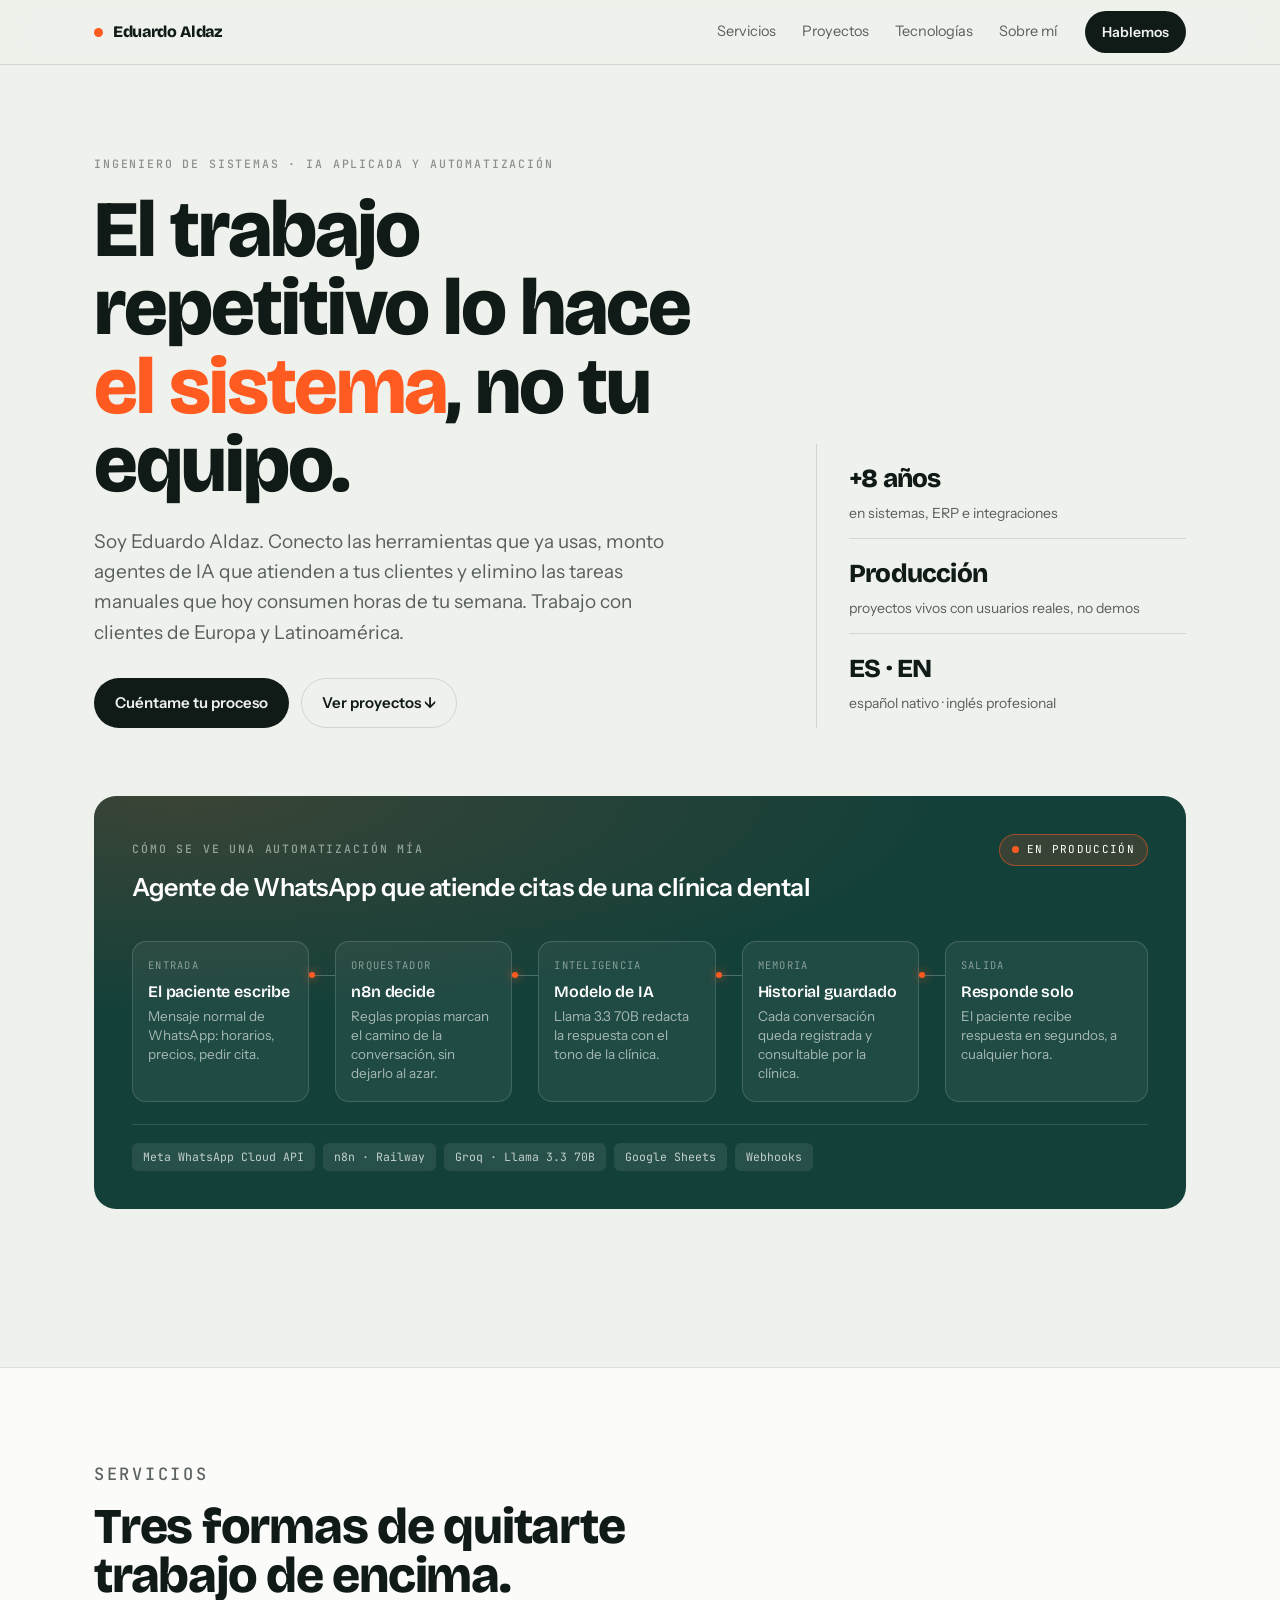
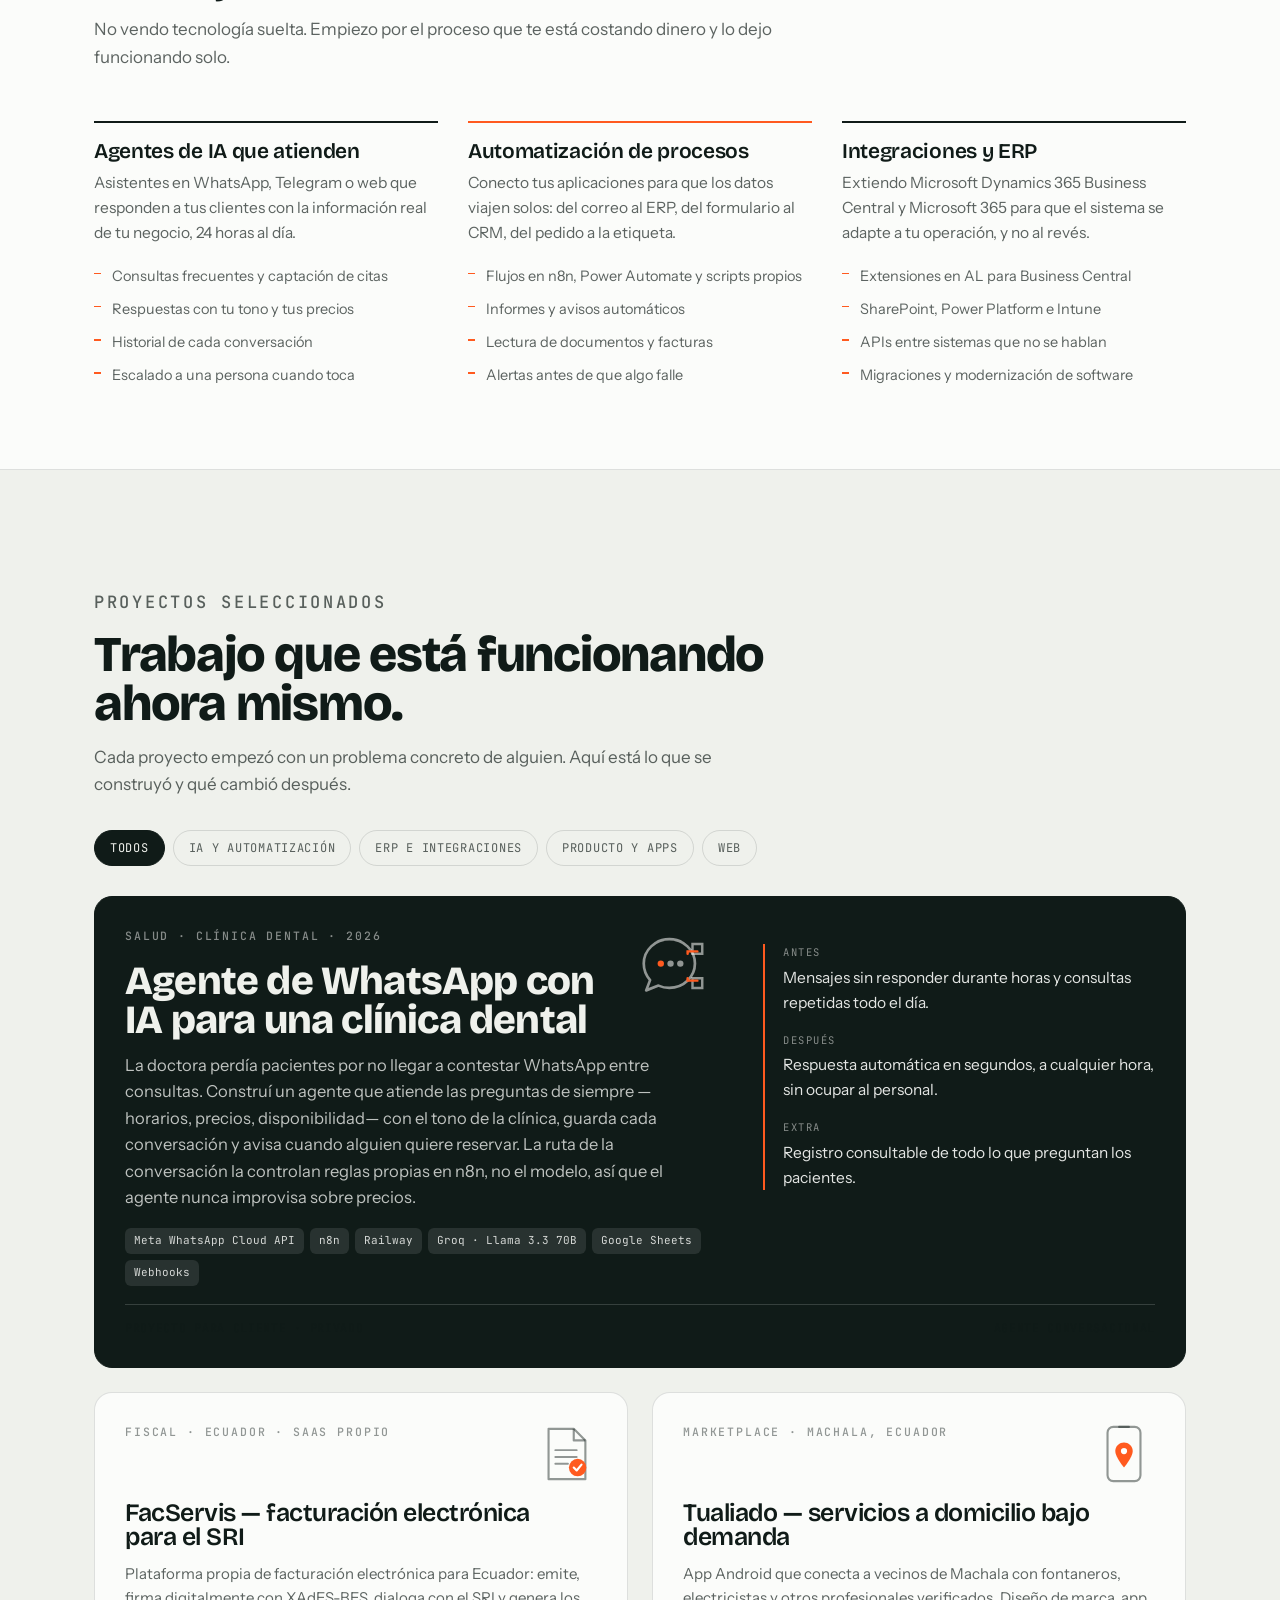
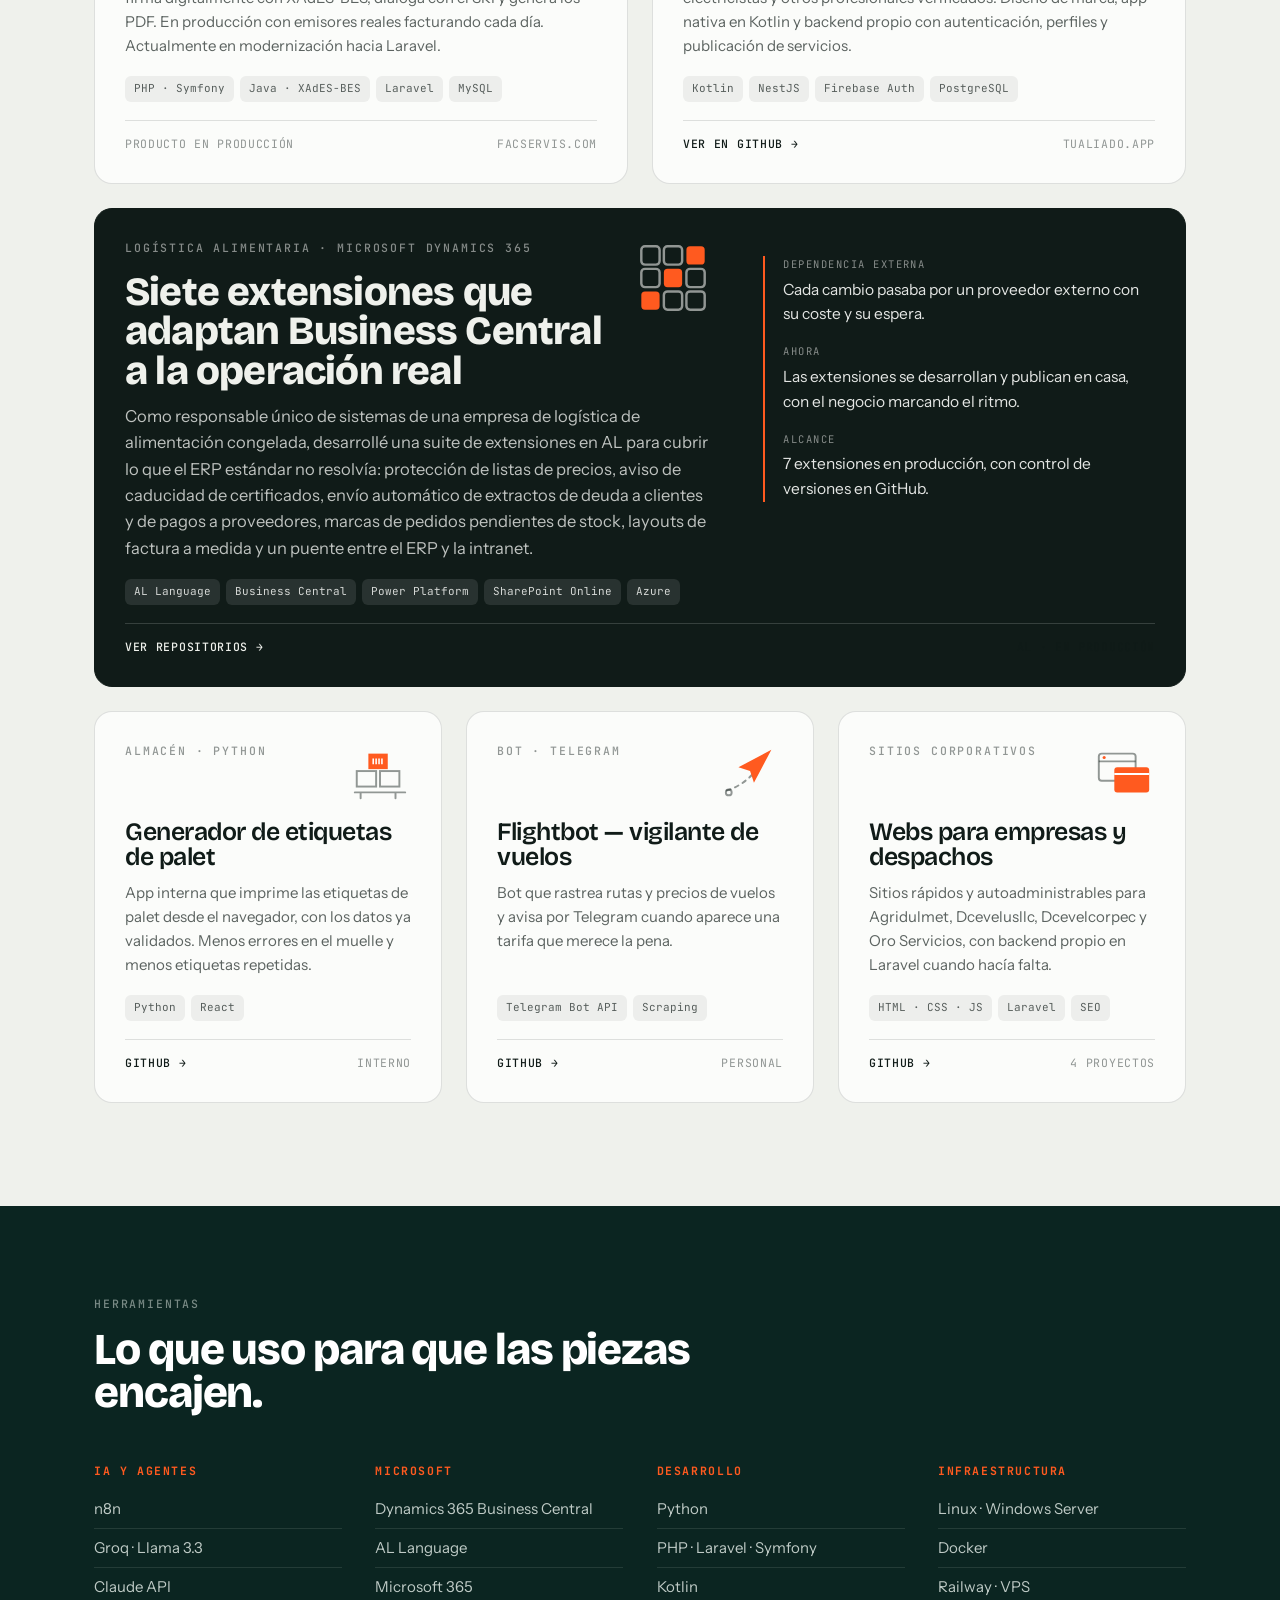
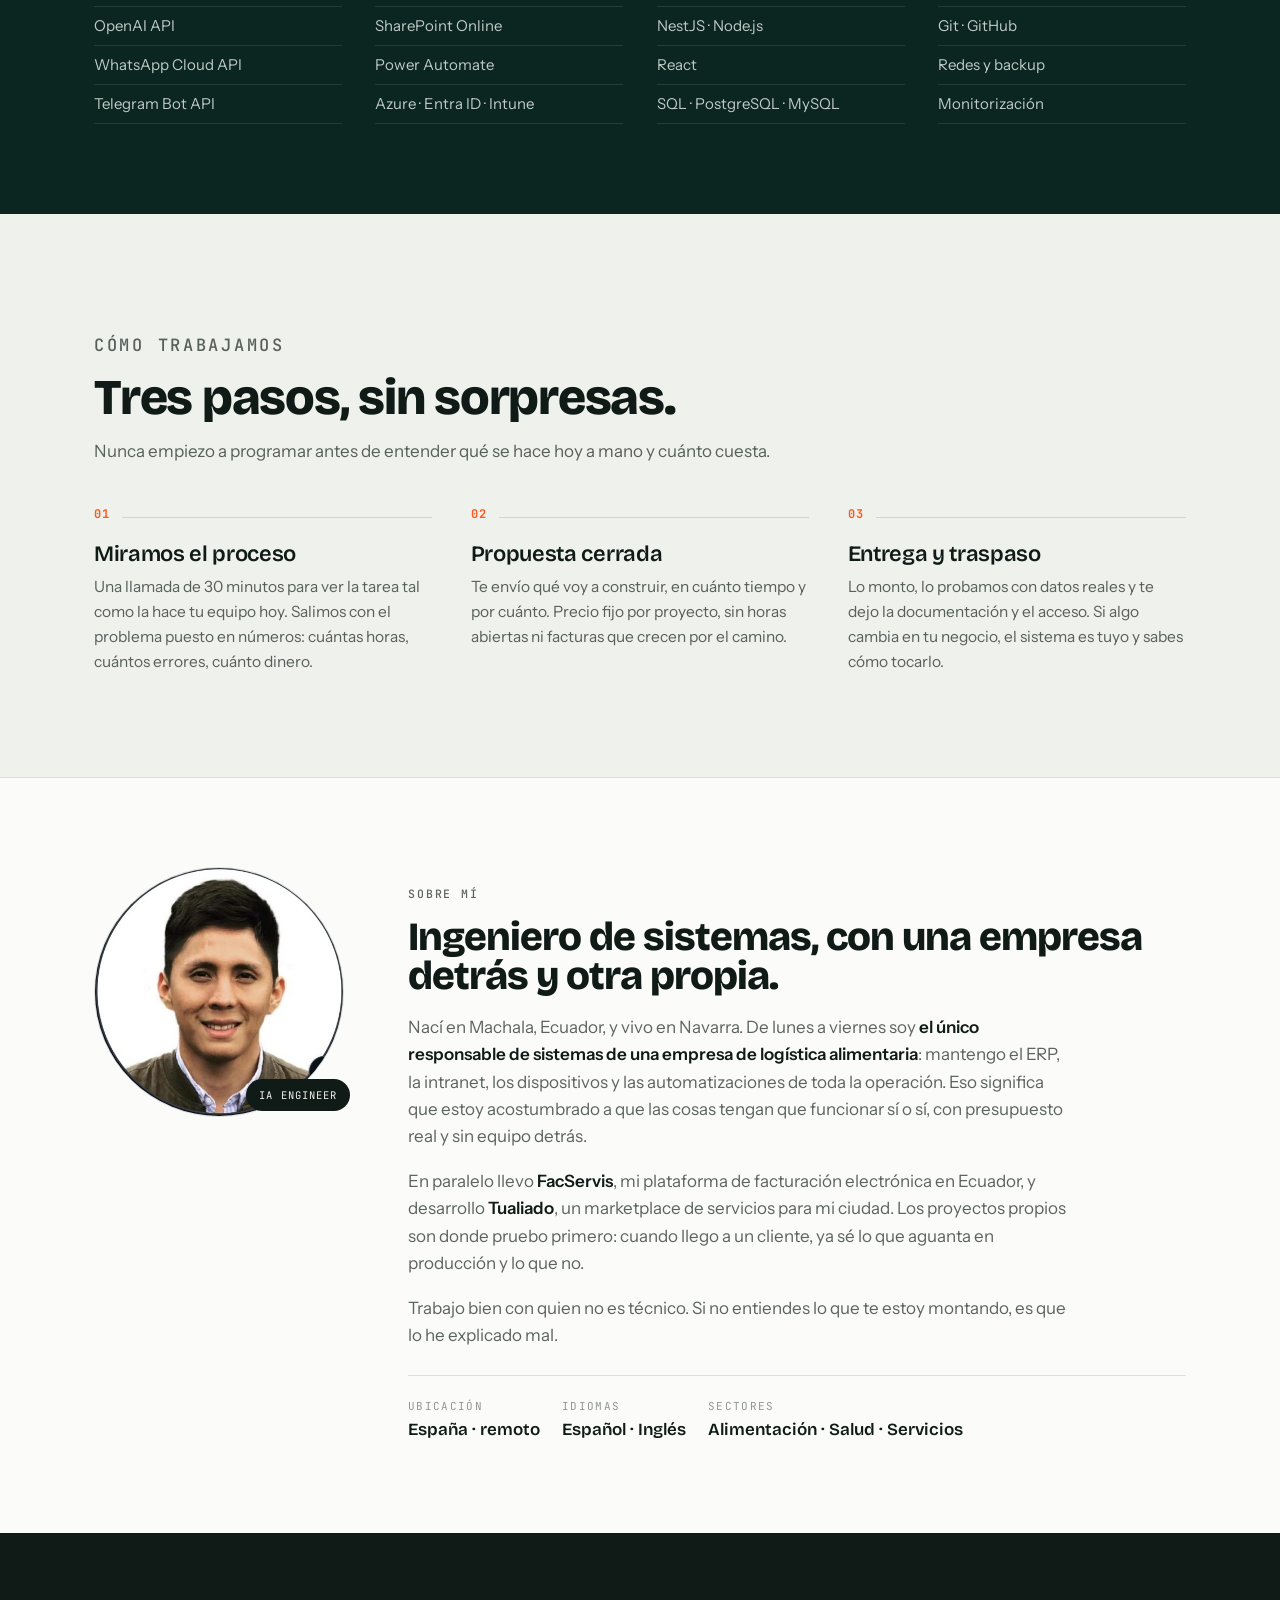
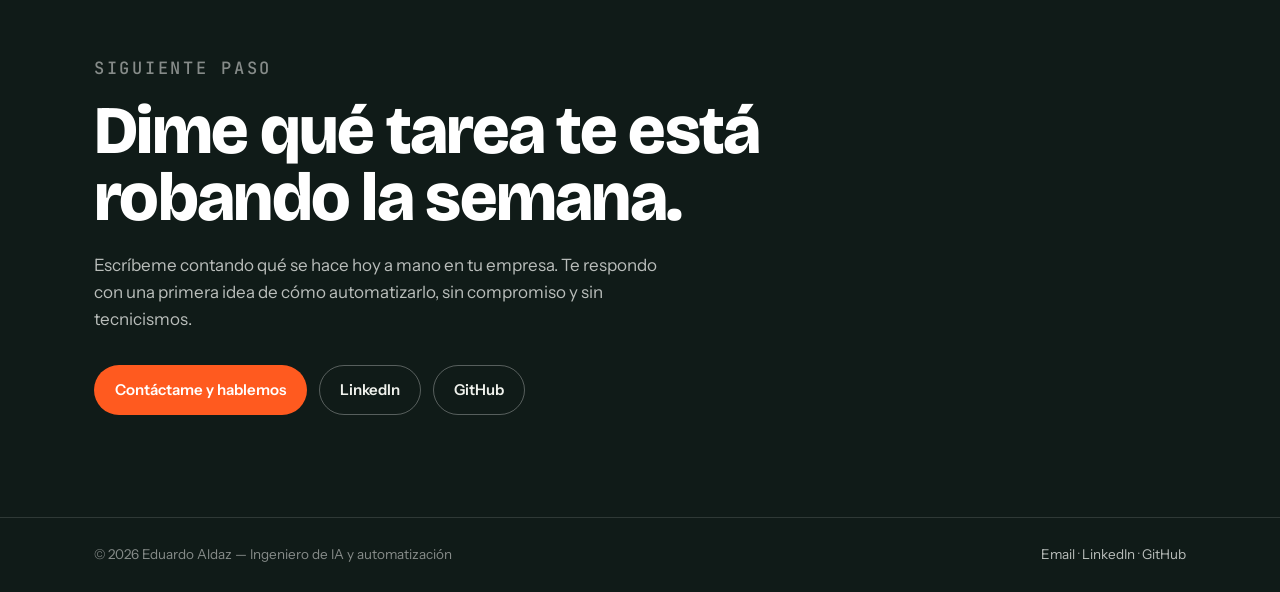
==== index.html @ 6c2fdca2 "restore" ====
<!DOCTYPE html>
<html lang="es">
<head>
<meta charset="utf-8">
<meta name="viewport" content="width=device-width, initial-scale=1">
<title>Eduardo Aldaz — Ingeniero de IA y automatización</title>
<meta name="description" content="Diseño sistemas que hacen solos el trabajo repetitivo: agentes de IA, integraciones con ERP y automatización de procesos para empresas en Europa y Latinoamérica.">
<meta property="og:title" content="Eduardo Aldaz — Ingeniero de IA y automatización">
<meta property="og:description" content="Agentes de IA, integraciones con ERP y automatización de procesos. Proyectos en producción en logística, alimentación, salud y servicios.">
<meta property="og:type" content="website">
<link rel="preconnect" href="https://fonts.googleapis.com">
<link rel="preconnect" href="https://fonts.gstatic.com" crossorigin>
<link href="https://fonts.googleapis.com/css2?family=Bricolage+Grotesque:opsz,wght@12..96,400;12..96,600;12..96,800&family=Instrument+Sans:ital,wght@0,400;0,500;0,600;1,400&family=JetBrains+Mono:wght@400;500;700&display=swap" rel="stylesheet">
<style>
:root{
  --bone:#EFF1EC;
  --pale:#FBFCFA;
  --ink:#101B18;
  --ink-70:rgba(16,27,24,.68);
  --ink-45:rgba(16,27,24,.45);
  --spruce:#14403A;
  --spruce-deep:#0B2521;
  --mist:#C3D0C8;
  --line:rgba(16,27,24,.13);
  --signal:#FF5A1F;
  --signal-soft:#FFE6DA;
  --display:"Bricolage Grotesque",system-ui,sans-serif;
  --body:"Instrument Sans",system-ui,sans-serif;
  --mono:"JetBrains Mono",ui-monospace,monospace;
  --pad:clamp(20px,5vw,72px);
  --maxw:1220px;
}
*{box-sizing:border-box}
html{scroll-behavior:smooth}
body{
  margin:0;background:var(--bone);color:var(--ink);
  font-family:var(--body);font-size:17px;line-height:1.6;
  -webkit-font-smoothing:antialiased;
}
img{max-width:100%;display:block}
a{color:inherit}
h1,h2,h3,h4{font-family:var(--display);font-weight:800;letter-spacing:-.025em;line-height:.98;margin:0}
p{margin:0}
.wrap{max-width:var(--maxw);margin:0 auto;padding-inline:var(--pad)}
.eyebrow{
  font-family:var(--mono);font-size:11.5px;font-weight:500;
  letter-spacing:.16em;text-transform:uppercase;color:var(--ink-45);
}
.skip{position:absolute;left:-9999px}
.skip:focus{left:12px;top:12px;z-index:99;background:var(--ink);color:var(--bone);padding:10px 16px;border-radius:6px}
:focus-visible{outline:2.5px solid var(--signal);outline-offset:3px;border-radius:3px}

/* ---------- nav ---------- */
.nav{
  position:sticky;top:0;z-index:50;background:rgba(239,241,236,.86);
  backdrop-filter:blur(14px);border-bottom:1px solid var(--line);
}
.nav-in{display:flex;align-items:center;gap:28px;height:64px;max-width:var(--maxw);margin:0 auto;padding-inline:var(--pad)}
.mark{display:flex;align-items:center;gap:10px;text-decoration:none;font-family:var(--display);font-weight:800;font-size:16px;letter-spacing:-.02em;margin-right:auto}
.mark span.dot{width:9px;height:9px;border-radius:50%;background:var(--signal);flex:none}
.nav-links{display:flex;gap:26px}
.nav-links a{font-size:14.5px;text-decoration:none;color:var(--ink-70);padding-block:4px}
.nav-links a:hover{color:var(--ink);box-shadow:inset 0 -1.5px 0 var(--signal)}
.btn{
  display:inline-flex;align-items:center;gap:9px;text-decoration:none;
  font-family:var(--body);font-weight:600;font-size:15px;
  padding:12px 20px;border-radius:999px;border:1.5px solid transparent;
  transition:transform .18s ease,background .18s ease,color .18s ease;
}
.btn-primary{background:var(--ink);color:var(--bone)}
.btn-primary:hover{background:var(--signal);color:#fff;transform:translateY(-2px)}
.btn-ghost{border-color:var(--line);color:var(--ink)}
.btn-ghost:hover{border-color:var(--ink);transform:translateY(-2px)}
.btn-sm{padding:9px 16px;font-size:14px}
.nav .btn{flex:none}

/* ---------- hero ---------- */
.hero{padding-top:clamp(48px,7vw,92px);padding-bottom:clamp(36px,5vw,56px)}
.hero-grid{display:grid;grid-template-columns:minmax(0,1.28fr) minmax(0,.72fr);gap:clamp(28px,5vw,64px);align-items:end}
h1{font-size:clamp(40px,6.4vw,80px);margin:18px 0 0;max-width:15ch}
h1 em{font-style:normal;color:var(--signal)}
.hero-sub{font-size:clamp(16.5px,1.5vw,19px);color:var(--ink-70);max-width:46ch;margin-top:22px}
.hero-cta{display:flex;flex-wrap:wrap;gap:12px;margin-top:30px}
.hero-side{border-left:1px solid var(--line);padding-left:clamp(18px,2.5vw,32px)}
.fact{padding:14px 0;border-bottom:1px solid var(--line)}
.fact:last-child{border-bottom:0}
.fact b{display:block;font-family:var(--display);font-size:26px;font-weight:800;letter-spacing:-.03em}
.fact span{font-size:14px;color:var(--ink-70);display:block;margin-top:2px}

/* ---------- signature: flow ---------- */
.flow-shell{
  margin-top:clamp(40px,6vw,68px);background:var(--spruce);color:#EAF1ED;
  border-radius:22px;padding:clamp(22px,3.4vw,38px);position:relative;overflow:hidden;
}
.flow-shell::before{
  content:"";position:absolute;inset:0;pointer-events:none;
  background:radial-gradient(120% 90% at 8% 0%,rgba(255,90,31,.16),transparent 58%);
}
.flow-head{display:flex;flex-wrap:wrap;gap:12px;align-items:baseline;justify-content:space-between;position:relative}
.flow-head .eyebrow{color:rgba(234,241,237,.55)}
.flow-title{font-size:clamp(19px,2.2vw,25px);color:#fff;margin-top:8px;letter-spacing:-.02em;font-weight:600}
.live{
  font-family:var(--mono);font-size:11px;letter-spacing:.12em;text-transform:uppercase;
  display:inline-flex;align-items:center;gap:8px;color:#fff;
  background:rgba(255,90,31,.16);border:1px solid rgba(255,90,31,.5);
  padding:6px 12px;border-radius:999px;flex:none;
}
.live i{width:7px;height:7px;border-radius:50%;background:var(--signal);animation:beat 1.9s ease-in-out infinite}
@keyframes beat{0%,100%{opacity:1;transform:scale(1)}50%{opacity:.35;transform:scale(.7)}}

.flow{display:grid;grid-template-columns:repeat(5,1fr);gap:0;margin-top:clamp(24px,3vw,34px);position:relative}
.step{position:relative;padding-right:26px}
.step:last-child{padding-right:0}
.node{
  background:rgba(255,255,255,.055);border:1px solid rgba(234,241,237,.16);
  border-radius:14px;padding:15px 15px 17px;height:100%;
  animation:wake 6.5s ease-in-out infinite;
}
.step:nth-child(1) .node{animation-delay:0s}
.step:nth-child(2) .node{animation-delay:.6s}
.step:nth-child(3) .node{animation-delay:1.2s}
.step:nth-child(4) .node{animation-delay:1.8s}
.step:nth-child(5) .node{animation-delay:2.4s}
@keyframes wake{
  0%,26%,100%{border-color:rgba(234,241,237,.16);background:rgba(255,255,255,.055)}
  8%,18%{border-color:rgba(255,90,31,.75);background:rgba(255,90,31,.1)}
}
.node .k{font-family:var(--mono);font-size:10.5px;letter-spacing:.12em;color:rgba(234,241,237,.5);text-transform:uppercase}
.node .t{font-family:var(--display);font-weight:600;font-size:16px;color:#fff;margin-top:9px;letter-spacing:-.01em;line-height:1.15}
.node .d{font-size:13.5px;color:rgba(234,241,237,.66);margin-top:6px;line-height:1.42}
.wire{position:absolute;top:34px;right:0;width:26px;height:1px;background:rgba(234,241,237,.26)}
.wire::after{
  content:"";position:absolute;top:-2.5px;left:0;width:6px;height:6px;border-radius:50%;
  background:var(--signal);box-shadow:0 0 10px rgba(255,90,31,.9);
  animation:travel 6.5s linear infinite;
}
.step:nth-child(1) .wire::after{animation-delay:.35s}
.step:nth-child(2) .wire::after{animation-delay:.95s}
.step:nth-child(3) .wire::after{animation-delay:1.55s}
.step:nth-child(4) .wire::after{animation-delay:2.15s}
@keyframes travel{
  0%,4%{transform:translateX(0);opacity:0}
  5%{opacity:1}
  11%{transform:translateX(20px);opacity:1}
  13%,100%{transform:translateX(20px);opacity:0}
}
.flow-foot{
  margin-top:22px;padding-top:18px;border-top:1px solid rgba(234,241,237,.14);
  display:flex;flex-wrap:wrap;gap:8px;position:relative;
}
.chip{font-family:var(--mono);font-size:11.5px;padding:5px 11px;border-radius:6px;background:rgba(234,241,237,.09);color:rgba(234,241,237,.8)}

/* ---------- services band ---------- */
.band{background:var(--pale);border-block:1px solid var(--line);margin-top:clamp(64px,8vw,110px)}
.band-in{padding-block:clamp(52px,6vw,80px)}
.sec-head{max-width:62ch}
.sec-head h2{font-size:clamp(30px,4.2vw,50px);margin-top:14px}
.sec-head p{color:var(--ink-70);margin-top:16px;font-size:17px}
.serv{display:grid;grid-template-columns:repeat(3,1fr);gap:clamp(18px,2.4vw,30px);margin-top:clamp(34px,4vw,50px)}
.serv article{border-top:2px solid var(--ink);padding-top:18px}
.serv article:nth-child(2){border-top-color:var(--signal)}
.serv h3{font-size:21px;font-weight:600;letter-spacing:-.015em}
.serv p{color:var(--ink-70);font-size:15.5px;margin-top:10px}
.serv ul{margin:14px 0 0;padding:0;list-style:none;font-size:14.5px;color:var(--ink-70)}
.serv li{padding:5px 0 5px 18px;position:relative}
.serv li::before{content:"";position:absolute;left:0;top:13px;width:7px;height:1.5px;background:var(--signal)}

/* ---------- projects ---------- */
.projects{padding-block:clamp(64px,8vw,110px)}
.filters{display:flex;flex-wrap:wrap;gap:8px;margin-top:32px}
.filters button{
  font-family:var(--mono);font-size:12px;letter-spacing:.06em;text-transform:uppercase;
  background:transparent;border:1px solid var(--line);color:var(--ink-70);
  padding:9px 15px;border-radius:999px;cursor:pointer;transition:all .16s ease;
}
.filters button:hover{border-color:var(--ink);color:var(--ink)}
.filters button[aria-pressed="true"]{background:var(--ink);border-color:var(--ink);color:var(--bone)}
.cards{display:grid;grid-template-columns:repeat(6,1fr);gap:clamp(16px,2vw,24px);margin-top:30px}
.card{
  grid-column:span 3;background:var(--pale);border:1px solid var(--line);border-radius:18px;
  padding:clamp(20px,2.4vw,30px);display:flex;flex-direction:column;
  transition:transform .22s ease,border-color .22s ease,box-shadow .22s ease;
}
.card:hover{transform:translateY(-3px);border-color:rgba(16,27,24,.28);box-shadow:0 18px 40px -28px rgba(16,27,24,.4)}
.card.hide{display:none}
.card.feat{grid-column:span 6;background:var(--ink);color:var(--bone);border-color:var(--ink)}
.card.feat .eyebrow{color:rgba(251,252,250,.5)}
.card.feat .card-desc{color:rgba(251,252,250,.74)}
.card.feat .chip{background:rgba(251,252,250,.1);color:rgba(251,252,250,.82)}
.card.feat .meta{border-top-color:rgba(251,252,250,.16)}
.card.feat a.src{color:var(--bone)}
.card.small{grid-column:span 2}
.card-top{display:flex;align-items:flex-start;justify-content:space-between;gap:16px}
.art{flex:none;width:62px;height:62px;color:var(--ink-45)}
.card.feat .art{color:rgba(251,252,250,.55);width:78px;height:78px}
.card h3{font-size:clamp(20px,2vw,25px);font-weight:600;letter-spacing:-.02em;margin-top:16px;max-width:26ch}
.card.feat h3{font-size:clamp(26px,3.4vw,40px);font-weight:800;max-width:22ch}
.card-desc{color:var(--ink-70);font-size:15px;margin-top:12px;flex:1}
.card.feat .card-desc{font-size:16.5px;max-width:58ch}
.card .chips{display:flex;flex-wrap:wrap;gap:6px;margin-top:18px}
.card .chip{background:rgba(16,27,24,.06);color:var(--ink-70);font-size:11px;padding:4px 9px}
.meta{display:flex;align-items:center;justify-content:space-between;gap:12px;margin-top:18px;padding-top:14px;border-top:1px solid var(--line);font-family:var(--mono);font-size:11.5px;letter-spacing:.06em;text-transform:uppercase;color:var(--ink-45)}
a.src{text-decoration:none;color:var(--ink);display:inline-flex;align-items:center;gap:6px;font-weight:500}
a.src:hover{color:var(--signal)}
.card.feat a.src:hover{color:var(--signal)}
.feat-row{display:grid;grid-template-columns:minmax(0,1.5fr) minmax(0,1fr);gap:clamp(24px,4vw,52px);align-items:start}
.outcome{border-left:2px solid var(--signal);padding-left:18px}
.outcome dt{font-family:var(--mono);font-size:10.5px;letter-spacing:.14em;text-transform:uppercase;color:rgba(251,252,250,.5)}
.outcome dd{margin:5px 0 16px;font-size:15.5px;color:rgba(251,252,250,.9)}
.outcome dd:last-child{margin-bottom:0}

/* ---------- stack ---------- */
.stack{background:var(--spruce-deep);color:#E7EFEA;padding-block:clamp(56px,7vw,92px)}
.stack .eyebrow{color:rgba(231,239,234,.5)}
.stack h2{font-size:clamp(28px,3.8vw,44px);color:#fff;margin-top:14px;max-width:24ch}
.stack-grid{display:grid;grid-template-columns:repeat(4,1fr);gap:clamp(20px,2.6vw,34px);margin-top:clamp(34px,4vw,52px)}
.stack-col h4{font-family:var(--mono);font-size:11.5px;font-weight:700;letter-spacing:.14em;text-transform:uppercase;color:var(--signal)}
.stack-col ul{list-style:none;margin:14px 0 0;padding:0}
.stack-col li{padding:7px 0;border-bottom:1px solid rgba(231,239,234,.11);font-size:15px;color:rgba(231,239,234,.82)}

/* ---------- process ---------- */
.process{padding-block:clamp(64px,8vw,104px)}
.steps{display:grid;grid-template-columns:repeat(3,1fr);gap:clamp(20px,3vw,40px);margin-top:clamp(34px,4vw,52px);counter-reset:s}
.steps article{position:relative;padding-top:26px;border-top:1px solid var(--line)}
.steps article::before{
  counter-increment:s;content:counter(s,decimal-leading-zero);
  position:absolute;top:-13px;left:0;background:var(--bone);padding-right:12px;
  font-family:var(--mono);font-size:12px;font-weight:700;color:var(--signal);letter-spacing:.1em;
}
.steps h3{font-size:22px;font-weight:600;letter-spacing:-.015em}
.steps p{color:var(--ink-70);font-size:15.5px;margin-top:10px}

/* ---------- about ---------- */
.about{background:var(--pale);border-top:1px solid var(--line);padding-block:clamp(56px,7vw,96px)}
.about-grid{display:grid;grid-template-columns:250px minmax(0,1fr);gap:clamp(28px,5vw,64px);align-items:start}
.portrait{position:relative}
.portrait img{width:100%;aspect-ratio:1;object-fit:cover;border-radius:50%;border:1px solid var(--line)}
.portrait .badge{
  position:absolute;bottom:6px;right:-6px;background:var(--ink);color:var(--bone);
  font-family:var(--mono);font-size:10.5px;letter-spacing:.1em;text-transform:uppercase;
  padding:8px 13px;border-radius:999px;
}
.about h2{font-size:clamp(26px,3.4vw,40px);margin-top:14px}
.about p{color:var(--ink-70);margin-top:18px;max-width:60ch}
.about p strong{color:var(--ink);font-weight:600}
.langs{display:flex;flex-wrap:wrap;gap:22px;margin-top:26px;padding-top:22px;border-top:1px solid var(--line)}
.langs div span{font-family:var(--mono);font-size:11px;letter-spacing:.12em;text-transform:uppercase;color:var(--ink-45);display:block}
.langs div b{font-family:var(--display);font-size:17px;font-weight:600}

/* ---------- contact ---------- */
.contact{background:var(--ink);color:var(--bone);padding-block:clamp(60px,8vw,110px)}
.contact .eyebrow{color:rgba(251,252,250,.5)}
.contact h2{font-size:clamp(32px,5.4vw,68px);margin-top:16px;max-width:20ch;color:#fff}
.contact p{color:rgba(251,252,250,.72);margin-top:20px;max-width:52ch;font-size:17px}
.contact-cta{display:flex;flex-wrap:wrap;gap:12px;margin-top:32px}
.contact .btn-primary{background:var(--signal);color:#fff}
.contact .btn-primary:hover{background:#fff;color:var(--ink)}
.contact .btn-ghost{border-color:rgba(251,252,250,.3);color:var(--bone)}
.contact .btn-ghost:hover{border-color:#fff;background:rgba(251,252,250,.07)}
footer{background:var(--ink);color:rgba(251,252,250,.5);border-top:1px solid rgba(251,252,250,.13);padding-block:26px;font-size:13.5px}
.foot-in{display:flex;flex-wrap:wrap;gap:14px;justify-content:space-between;align-items:center}
footer a{color:rgba(251,252,250,.72);text-decoration:none}
footer a:hover{color:var(--signal)}

/* ---------- reveal ---------- */
.rv{opacity:0;transform:translateY(18px);transition:opacity .65s cubic-bezier(.2,.7,.3,1),transform .65s cubic-bezier(.2,.7,.3,1)}
.rv.in{opacity:1;transform:none}

/* ---------- responsive ---------- */
@media (max-width:1000px){
  .hero-grid{grid-template-columns:1fr;align-items:start}
  .hero-side{border-left:0;border-top:1px solid var(--line);padding-left:0;padding-top:8px;display:grid;grid-template-columns:repeat(3,1fr);gap:18px}
  .fact{border-bottom:0}
  .flow{grid-template-columns:repeat(2,1fr);gap:16px 22px}
  .step{padding-right:0}
  .wire{display:none}
  .serv,.steps,.stack-grid{grid-template-columns:repeat(2,1fr)}
  .cards{grid-template-columns:repeat(4,1fr)}
  .card{grid-column:span 2}
  .card.feat{grid-column:span 4}
  .card.small{grid-column:span 2}
  .feat-row{grid-template-columns:1fr}
  .about-grid{grid-template-columns:1fr;justify-items:start}
  .portrait{width:180px}
}
@media (max-width:660px){
  body{font-size:16.5px}
  .nav-links{display:none}
  .flow{grid-template-columns:1fr}
  .serv,.steps,.stack-grid,.cards{grid-template-columns:1fr}
  .card,.card.feat,.card.small{grid-column:span 1}
  .hero-side{grid-template-columns:1fr;gap:0}
  .fact{border-bottom:1px solid var(--line)}
  .art{width:48px;height:48px}
  .card.feat .art{width:56px;height:56px}
}
@media (prefers-reduced-motion:reduce){
  html{scroll-behavior:auto}
  *,*::before,*::after{animation:none!important;transition:none!important}
  .rv{opacity:1;transform:none}
}
</style>
</head>
<body>
<a class="skip" href="#proyectos">Ir a los proyectos</a>

<nav class="nav">
  <div class="nav-in">
    <a class="mark" href="#top"><span class="dot"></span>Eduardo Aldaz</a>
    <div class="nav-links">
      <a href="#servicios">Servicios</a>
      <a href="#proyectos">Proyectos</a>
      <a href="#stack">Tecnologías</a>
      <a href="#sobre-mi">Sobre mí</a>
    </div>
    <a class="btn btn-primary btn-sm" href="mailto:ventas.serviciostech@gmail.com?subject=Consulta%20de%20automatizaci%C3%B3n">Hablemos</a>
  </div>
</nav>

<!-- ============ HERO ============ -->
<header class="hero wrap" id="top">
  <div class="hero-grid">
    <div>
      <p class="eyebrow">Ingeniero de sistemas · IA aplicada y automatización</p>
      <h1>El trabajo repetitivo lo hace <em>el sistema</em>, no tu equipo.</h1>
      <p class="hero-sub">Soy Eduardo Aldaz. Conecto las herramientas que ya usas, monto agentes de IA que atienden a tus clientes y elimino las tareas manuales que hoy consumen horas de tu semana. Trabajo con clientes de Europa y Latinoamérica.</p>
      <div class="hero-cta">
        <a class="btn btn-primary" href="mailto:aldaz.eduardo@gmail.com?subject=Quiero%20automatizar%20un%20proceso">Cuéntame tu proceso</a>
        <a class="btn btn-ghost" href="#proyectos">Ver proyectos ↓</a>
      </div>
    </div>
    <aside class="hero-side">
      <div class="fact"><b>+8 años</b><span>en sistemas, ERP e integraciones</span></div>
      <div class="fact"><b>Producción</b><span>proyectos vivos con usuarios reales, no demos</span></div>
      <div class="fact"><b>ES · EN</b><span>español nativo · inglés profesional</span></div>
    </aside>
  </div>

  <!-- SIGNATURE: mapa de orquestación en vivo -->
  <section class="flow-shell rv" aria-label="Ejemplo de automatización real">
    <div class="flow-head">
      <div>
        <p class="eyebrow">Cómo se ve una automatización mía</p>
        <p class="flow-title">Agente de WhatsApp que atiende citas de una clínica dental</p>
      </div>
      <span class="live"><i></i>En producción</span>
    </div>
    <div class="flow">
      <div class="step">
        <div class="node">
          <p class="k">Entrada</p>
          <p class="t">El paciente escribe</p>
          <p class="d">Mensaje normal de WhatsApp: horarios, precios, pedir cita.</p>
        </div>
        <span class="wire" aria-hidden="true"></span>
      </div>
      <div class="step">
        <div class="node">
          <p class="k">Orquestador</p>
          <p class="t">n8n decide</p>
          <p class="d">Reglas propias marcan el camino de la conversación, sin dejarlo al azar.</p>
        </div>
        <span class="wire" aria-hidden="true"></span>
      </div>
      <div class="step">
        <div class="node">
          <p class="k">Inteligencia</p>
          <p class="t">Modelo de IA</p>
          <p class="d">Llama 3.3 70B redacta la respuesta con el tono de la clínica.</p>
        </div>
        <span class="wire" aria-hidden="true"></span>
      </div>
      <div class="step">
        <div class="node">
          <p class="k">Memoria</p>
          <p class="t">Historial guardado</p>
          <p class="d">Cada conversación queda registrada y consultable por la clínica.</p>
        </div>
        <span class="wire" aria-hidden="true"></span>
      </div>
      <div class="step">
        <div class="node">
          <p class="k">Salida</p>
          <p class="t">Responde solo</p>
          <p class="d">El paciente recibe respuesta en segundos, a cualquier hora.</p>
        </div>
      </div>
    </div>
    <div class="flow-foot">
      <span class="chip">Meta WhatsApp Cloud API</span>
      <span class="chip">n8n · Railway</span>
      <span class="chip">Groq · Llama 3.3 70B</span>
      <span class="chip">Google Sheets</span>
      <span class="chip">Webhooks</span>
    </div>
  </section>
</header>

<!-- ============ SERVICIOS ============ -->
<section class="band" id="servicios">
  <div class="wrap band-in">
    <div class="sec-head rv">
      <p class="eyebrow">Servicios</p>
      <h2>Tres formas de quitarte trabajo de encima.</h2>
      <p>No vendo tecnología suelta. Empiezo por el proceso que te está costando dinero y lo dejo funcionando solo.</p>
    </div>
    <div class="serv">
      <article class="rv">
        <h3>Agentes de IA que atienden</h3>
        <p>Asistentes en WhatsApp, Telegram o web que responden a tus clientes con la información real de tu negocio, 24 horas al día.</p>
        <ul>
          <li>Consultas frecuentes y captación de citas</li>
          <li>Respuestas con tu tono y tus precios</li>
          <li>Historial de cada conversación</li>
          <li>Escalado a una persona cuando toca</li>
        </ul>
      </article>
      <article class="rv">
        <h3>Automatización de procesos</h3>
        <p>Conecto tus aplicaciones para que los datos viajen solos: del correo al ERP, del formulario al CRM, del pedido a la etiqueta.</p>
        <ul>
          <li>Flujos en n8n, Power Automate y scripts propios</li>
          <li>Informes y avisos automáticos</li>
          <li>Lectura de documentos y facturas</li>
          <li>Alertas antes de que algo falle</li>
        </ul>
      </article>
      <article class="rv">
        <h3>Integraciones y ERP</h3>
        <p>Extiendo Microsoft Dynamics 365 Business Central y Microsoft 365 para que el sistema se adapte a tu operación, y no al revés.</p>
        <ul>
          <li>Extensiones en AL para Business Central</li>
          <li>SharePoint, Power Platform e Intune</li>
          <li>APIs entre sistemas que no se hablan</li>
          <li>Migraciones y modernización de software</li>
        </ul>
      </article>
    </div>
  </div>
</section>

<!-- ============ PROYECTOS ============ -->
<section class="projects wrap" id="proyectos">
  <div class="sec-head rv">
    <p class="eyebrow">Proyectos seleccionados</p>
    <h2>Trabajo que está funcionando ahora mismo.</h2>
    <p>Cada proyecto empezó con un problema concreto de alguien. Aquí está lo que se construyó y qué cambió después.</p>
  </div>

  <div class="filters" role="group" aria-label="Filtrar proyectos">
    <button data-cat="all" aria-pressed="true">Todos</button>
    <button data-cat="ia" aria-pressed="false">IA y automatización</button>
    <button data-cat="erp" aria-pressed="false">ERP e integraciones</button>
    <button data-cat="prod" aria-pressed="false">Producto y apps</button>
    <button data-cat="web" aria-pressed="false">Web</button>
  </div>

  <div class="cards">

    <!-- FEATURED: WhatsApp dental -->
    <article class="card feat" data-cat="ia">
      <div class="feat-row">
        <div>
          <div class="card-top">
            <div>
              <p class="eyebrow">Salud · Clínica dental · 2026</p>
              <h3>Agente de WhatsApp con IA para una clínica dental</h3>
            </div>
            <svg class="art" viewBox="0 0 64 64" fill="none" aria-hidden="true">
              <path d="M8 30c0-11 9.4-20 21-20s21 9 21 20-9.4 20-21 20c-3.2 0-6.2-.7-8.9-1.9L10 52l3.2-8.4C10 40 8 35.3 8 30Z" stroke="currentColor" stroke-width="2.2" stroke-linejoin="round"/>
              <circle cx="22" cy="30" r="2.6" fill="#FF5A1F"/>
              <circle cx="30" cy="30" r="2.6" fill="currentColor"/>
              <circle cx="38" cy="30" r="2.6" fill="currentColor"/>
              <path d="M48 14h8v8h-8zM48 42h8v8h-8z" stroke="currentColor" stroke-width="2"/>
              <path d="M44 22v-2h8M44 42v2h8" stroke="#FF5A1F" stroke-width="2" stroke-linecap="round"/>
            </svg>
          </div>
          <p class="card-desc">La doctora perdía pacientes por no llegar a contestar WhatsApp entre consultas. Construí un agente que atiende las preguntas de siempre —horarios, precios, disponibilidad— con el tono de la clínica, guarda cada conversación y avisa cuando alguien quiere reservar. La ruta de la conversación la controlan reglas propias en n8n, no el modelo, así que el agente nunca improvisa sobre precios.</p>
          <div class="chips">
            <span class="chip">Meta WhatsApp Cloud API</span>
            <span class="chip">n8n</span>
            <span class="chip">Railway</span>
            <span class="chip">Groq · Llama 3.3 70B</span>
            <span class="chip">Google Sheets</span>
            <span class="chip">Webhooks</span>
          </div>
        </div>
        <dl class="outcome">
          <dt>Antes</dt>
          <dd>Mensajes sin responder durante horas y consultas repetidas todo el día.</dd>
          <dt>Después</dt>
          <dd>Respuesta automática en segundos, a cualquier hora, sin ocupar al personal.</dd>
          <dt>Extra</dt>
          <dd>Registro consultable de todo lo que preguntan los pacientes.</dd>
        </dl>
      </div>
      <div class="meta"><span>Proyecto para cliente · privado</span><span>Agente conversacional</span></div>
    </article>

    <!-- FacServis -->
    <article class="card" data-cat="prod">
      <div class="card-top">
        <div>
          <p class="eyebrow">Fiscal · Ecuador · SaaS propio</p>
        </div>
        <svg class="art" viewBox="0 0 64 64" fill="none" aria-hidden="true">
          <path d="M14 6h26l12 12v40H14z" stroke="currentColor" stroke-width="2.2" stroke-linejoin="round"/>
          <path d="M40 6v12h12" stroke="currentColor" stroke-width="2.2" stroke-linejoin="round"/>
          <path d="M21 28h22M21 35h22M21 42h13" stroke="currentColor" stroke-width="2" stroke-linecap="round"/>
          <circle cx="44" cy="46" r="9" fill="#FF5A1F"/>
          <path d="m40 46 3 3 5-6" stroke="#fff" stroke-width="2.2" stroke-linecap="round" stroke-linejoin="round"/>
        </svg>
      </div>
      <h3>FacServis — facturación electrónica para el SRI</h3>
      <p class="card-desc">Plataforma propia de facturación electrónica para Ecuador: emite, firma digitalmente con XAdES-BES, dialoga con el SRI y genera los PDF. En producción con emisores reales facturando cada día. Actualmente en modernización hacia Laravel.</p>
      <div class="chips"><span class="chip">PHP · Symfony</span><span class="chip">Java · XAdES-BES</span><span class="chip">Laravel</span><span class="chip">MySQL</span></div>
      <div class="meta"><span>Producto en producción</span><span>facservis.com</span></div>
    </article>

    <!-- Tualiado -->
    <article class="card" data-cat="prod">
      <div class="card-top">
        <div><p class="eyebrow">Marketplace · Machala, Ecuador</p></div>
        <svg class="art" viewBox="0 0 64 64" fill="none" aria-hidden="true">
          <rect x="15" y="4" width="34" height="56" rx="6" stroke="currentColor" stroke-width="2.2"/>
          <path d="M27 4h10" stroke="currentColor" stroke-width="2.2" stroke-linecap="round"/>
          <path d="M32 20c5 0 9 4 9 9 0 6.5-9 17-9 17s-9-10.5-9-17c0-5 4-9 9-9Z" fill="#FF5A1F"/>
          <circle cx="32" cy="29" r="3.2" fill="#fff"/>
        </svg>
      </div>
      <h3>Tualiado — servicios a domicilio bajo demanda</h3>
      <p class="card-desc">App Android que conecta a vecinos de Machala con fontaneros, electricistas y otros profesionales verificados. Diseño de marca, app nativa en Kotlin y backend propio con autenticación, perfiles y publicación de servicios.</p>
      <div class="chips"><span class="chip">Kotlin</span><span class="chip">NestJS</span><span class="chip">Firebase Auth</span><span class="chip">PostgreSQL</span></div>
      <div class="meta"><a class="src" href="https://github.com/eduardoaldaz/tualiado-app" target="_blank" rel="noopener">Ver en GitHub →</a><span>tualiado.app</span></div>
    </article>

    <!-- BC extensions suite -->
    <article class="card feat" data-cat="erp">
      <div class="feat-row">
        <div>
          <div class="card-top">
            <div>
              <p class="eyebrow">Logística alimentaria · Microsoft Dynamics 365</p>
              <h3>Siete extensiones que adaptan Business Central a la operación real</h3>
            </div>
            <svg class="art" viewBox="0 0 64 64" fill="none" aria-hidden="true">
              <rect x="6" y="6" width="15" height="15" rx="3" stroke="currentColor" stroke-width="2"/>
              <rect x="24.5" y="6" width="15" height="15" rx="3" stroke="currentColor" stroke-width="2"/>
              <rect x="43" y="6" width="15" height="15" rx="3" fill="#FF5A1F"/>
              <rect x="6" y="24.5" width="15" height="15" rx="3" stroke="currentColor" stroke-width="2"/>
              <rect x="24.5" y="24.5" width="15" height="15" rx="3" fill="#FF5A1F"/>
              <rect x="43" y="24.5" width="15" height="15" rx="3" stroke="currentColor" stroke-width="2"/>
              <rect x="6" y="43" width="15" height="15" rx="3" fill="#FF5A1F"/>
              <rect x="24.5" y="43" width="15" height="15" rx="3" stroke="currentColor" stroke-width="2"/>
              <rect x="43" y="43" width="15" height="15" rx="3" stroke="currentColor" stroke-width="2"/>
            </svg>
          </div>
          <p class="card-desc">Como responsable único de sistemas de una empresa de logística de alimentación congelada, desarrollé una suite de extensiones en AL para cubrir lo que el ERP estándar no resolvía: protección de listas de precios, aviso de caducidad de certificados, envío automático de extractos de deuda a clientes y de pagos a proveedores, marcas de pedidos pendientes de stock, layouts de factura a medida y un puente entre el ERP y la intranet.</p>
          <div class="chips">
            <span class="chip">AL Language</span><span class="chip">Business Central</span><span class="chip">Power Platform</span><span class="chip">SharePoint Online</span><span class="chip">Azure</span>
          </div>
        </div>
        <dl class="outcome">
          <dt>Dependencia externa</dt>
          <dd>Cada cambio pasaba por un proveedor externo con su coste y su espera.</dd>
          <dt>Ahora</dt>
          <dd>Las extensiones se desarrollan y publican en casa, con el negocio marcando el ritmo.</dd>
          <dt>Alcance</dt>
          <dd>7 extensiones en producción, con control de versiones en GitHub.</dd>
        </dl>
      </div>
      <div class="meta"><a class="src" href="https://github.com/eduardoaldaz?tab=repositories" target="_blank" rel="noopener">Ver repositorios →</a><span>AL · en producción</span></div>
    </article>

    <!-- Pallet labels -->
    <article class="card small" data-cat="erp">
      <div class="card-top">
        <div><p class="eyebrow">Almacén · Python</p></div>
        <svg class="art" viewBox="0 0 64 64" fill="none" aria-hidden="true">
          <rect x="8" y="30" width="20" height="16" stroke="currentColor" stroke-width="2"/>
          <rect x="32" y="30" width="20" height="16" stroke="currentColor" stroke-width="2"/>
          <rect x="20" y="12" width="20" height="16" fill="#FF5A1F"/>
          <path d="M6 52h52M12 52v6M48 52v6" stroke="currentColor" stroke-width="2" stroke-linecap="round"/>
          <path d="M25 17v6M28 17v6M31 17v6M34 17v6" stroke="#fff" stroke-width="1.6"/>
        </svg>
      </div>
      <h3>Generador de etiquetas de palet</h3>
      <p class="card-desc">App interna que imprime las etiquetas de palet desde el navegador, con los datos ya validados. Menos errores en el muelle y menos etiquetas repetidas.</p>
      <div class="chips"><span class="chip">Python</span><span class="chip">React</span></div>
      <div class="meta"><a class="src" href="https://github.com/eduardoaldaz/pallet-labels-app" target="_blank" rel="noopener">GitHub →</a><span>Interno</span></div>
    </article>

    <!-- Flightbot -->
    <article class="card small" data-cat="ia">
      <div class="card-top">
        <div><p class="eyebrow">Bot · Telegram</p></div>
        <svg class="art" viewBox="0 0 64 64" fill="none" aria-hidden="true">
          <path d="M6 50c14-4 26-14 34-26" stroke="currentColor" stroke-width="2" stroke-dasharray="4 5" stroke-linecap="round"/>
          <path d="M52 8 34 42l-4-12-12-4z" fill="#FF5A1F"/>
          <circle cx="8" cy="52" r="3" stroke="currentColor" stroke-width="2"/>
        </svg>
      </div>
      <h3>Flightbot — vigilante de vuelos</h3>
      <p class="card-desc">Bot que rastrea rutas y precios de vuelos y avisa por Telegram cuando aparece una tarifa que merece la pena.</p>
      <div class="chips"><span class="chip">Telegram Bot API</span><span class="chip">Scraping</span></div>
      <div class="meta"><a class="src" href="https://github.com/eduardoaldaz/flightbot" target="_blank" rel="noopener">GitHub →</a><span>Personal</span></div>
    </article>

    <!-- Webs corporativas -->
    <article class="card small" data-cat="web">
      <div class="card-top">
        <div><p class="eyebrow">Sitios corporativos</p></div>
        <svg class="art" viewBox="0 0 64 64" fill="none" aria-hidden="true">
          <rect x="6" y="12" width="38" height="28" rx="3" stroke="currentColor" stroke-width="2"/>
          <path d="M6 20h38" stroke="currentColor" stroke-width="2"/>
          <circle cx="11.5" cy="16" r="1.6" fill="#FF5A1F"/>
          <rect x="22" y="26" width="36" height="26" rx="3" fill="#FF5A1F"/>
          <path d="M22 33h36" stroke="#fff" stroke-width="2"/>
        </svg>
      </div>
      <h3>Webs para empresas y despachos</h3>
      <p class="card-desc">Sitios rápidos y autoadministrables para Agridulmet, Dcevelusllc, Dcevelcorpec y Oro Servicios, con backend propio en Laravel cuando hacía falta.</p>
      <div class="chips"><span class="chip">HTML · CSS · JS</span><span class="chip">Laravel</span><span class="chip">SEO</span></div>
      <div class="meta"><a class="src" href="https://github.com/eduardoaldaz?tab=repositories" target="_blank" rel="noopener">GitHub →</a><span>4 proyectos</span></div>
    </article>

  </div>
</section>

<!-- ============ STACK ============ -->
<section class="stack" id="stack">
  <div class="wrap">
    <p class="eyebrow">Herramientas</p>
    <h2>Lo que uso para que las piezas encajen.</h2>
    <div class="stack-grid">
      <div class="stack-col rv">
        <h4>IA y agentes</h4>
        <ul><li>n8n</li><li>Groq · Llama 3.3</li><li>Claude API</li><li>OpenAI API</li><li>WhatsApp Cloud API</li><li>Telegram Bot API</li></ul>
      </div>
      <div class="stack-col rv">
        <h4>Microsoft</h4>
        <ul><li>Dynamics 365 Business Central</li><li>AL Language</li><li>Microsoft 365</li><li>SharePoint Online</li><li>Power Automate</li><li>Azure · Entra ID · Intune</li></ul>
      </div>
      <div class="stack-col rv">
        <h4>Desarrollo</h4>
        <ul><li>Python</li><li>PHP · Laravel · Symfony</li><li>Kotlin</li><li>NestJS · Node.js</li><li>React</li><li>SQL · PostgreSQL · MySQL</li></ul>
      </div>
      <div class="stack-col rv">
        <h4>Infraestructura</h4>
        <ul><li>Linux · Windows Server</li><li>Docker</li><li>Railway · VPS</li><li>Git · GitHub</li><li>Redes y backup</li><li>Monitorización</li></ul>
      </div>
    </div>
  </div>
</section>

<!-- ============ PROCESO ============ -->
<section class="process wrap">
  <div class="sec-head rv">
    <p class="eyebrow">Cómo trabajamos</p>
    <h2>Tres pasos, sin sorpresas.</h2>
    <p>Nunca empiezo a programar antes de entender qué se hace hoy a mano y cuánto cuesta.</p>
  </div>
  <div class="steps">
    <article class="rv">
      <h3>Miramos el proceso</h3>
      <p>Una llamada de 30 minutos para ver la tarea tal como la hace tu equipo hoy. Salimos con el problema puesto en números: cuántas horas, cuántos errores, cuánto dinero.</p>
    </article>
    <article class="rv">
      <h3>Propuesta cerrada</h3>
      <p>Te envío qué voy a construir, en cuánto tiempo y por cuánto. Precio fijo por proyecto, sin horas abiertas ni facturas que crecen por el camino.</p>
    </article>
    <article class="rv">
      <h3>Entrega y traspaso</h3>
      <p>Lo monto, lo probamos con datos reales y te dejo la documentación y el acceso. Si algo cambia en tu negocio, el sistema es tuyo y sabes cómo tocarlo.</p>
    </article>
  </div>
</section>

<!-- ============ SOBRE MÍ ============ -->
<section class="about" id="sobre-mi">
  <div class="wrap about-grid">
    <div class="portrait rv">
      <img src="[data-uri]" alt="Retrato de Eduardo Aldaz">
      <span class="badge">IA Engineer</span>
    </div>
    <div class="rv">
      <p class="eyebrow">Sobre mí</p>
      <h2>Ingeniero de sistemas, con una empresa detrás y otra propia.</h2>
      <p>Nací en Machala, Ecuador, y vivo en Navarra. De lunes a viernes soy <strong>el único responsable de sistemas de una empresa de logística alimentaria</strong>: mantengo el ERP, la intranet, los dispositivos y las automatizaciones de toda la operación. Eso significa que estoy acostumbrado a que las cosas tengan que funcionar sí o sí, con presupuesto real y sin equipo detrás.</p>
      <p>En paralelo llevo <strong>FacServis</strong>, mi plataforma de facturación electrónica en Ecuador, y desarrollo <strong>Tualiado</strong>, un marketplace de servicios para mi ciudad. Los proyectos propios son donde pruebo primero: cuando llego a un cliente, ya sé lo que aguanta en producción y lo que no.</p>
      <p>Trabajo bien con quien no es técnico. Si no entiendes lo que te estoy montando, es que lo he explicado mal.</p>
      <div class="langs">
        <div><span>Ubicación</span><b>España · remoto</b></div>
        <div><span>Idiomas</span><b>Español · Inglés</b></div>
        <div><span>Sectores</span><b>Alimentación · Salud · Servicios</b></div>
      </div>
    </div>
  </div>
</section>

<!-- ============ CONTACTO ============ -->
<section class="contact" id="contacto">
  <div class="wrap">
    <p class="eyebrow">Siguiente paso</p>
    <h2>Dime qué tarea te está robando la semana.</h2>
    <p>Escríbeme contando qué se hace hoy a mano en tu empresa. Te respondo con una primera idea de cómo automatizarlo, sin compromiso y sin tecnicismos.</p>
    <div class="contact-cta">
      <a class="btn btn-primary" href="mailto:ventas.serviciostech@gmail.com?subject=Quiero%20automatizar%20un%20proceso&body=Hola%20Eduardo%2C%0A%0AEn%20mi%20empresa%20hacemos%20esto%20a%20mano%3A%0A%0A">Contáctame y hablemos</a>
      <a class="btn btn-ghost" href="https://www.linkedin.com/in/eduardoaldazn" target="_blank" rel="noopener">LinkedIn</a>
      <a class="btn btn-ghost" href="https://github.com/eduardoaldaz" target="_blank" rel="noopener">GitHub</a>
    </div>
  </div>
</section>

<footer>
  <div class="wrap foot-in">
    <span>© 2026 Eduardo Aldaz — Ingeniero de IA y automatización</span>
    <span><a href="mailto:aldaz.eduardo@gmail.com">Email</a> · <a href="https://www.linkedin.com/in/eduardoaldazn" target="_blank" rel="noopener">LinkedIn</a> · <a href="https://github.com/eduardoaldaz" target="_blank" rel="noopener">GitHub</a></span>
  </div>
</footer>

<script>
// Filtro de proyectos
const btns = document.querySelectorAll('.filters button');
const cards = document.querySelectorAll('.cards .card');
btns.forEach(b => b.addEventListener('click', () => {
  btns.forEach(x => x.setAttribute('aria-pressed', String(x === b)));
  const cat = b.dataset.cat;
  cards.forEach(c => c.classList.toggle('hide', cat !== 'all' && c.dataset.cat !== cat));
}));

// Reveal al hacer scroll
const io = new IntersectionObserver((entries) => {
  entries.forEach(e => { if (e.isIntersecting) { e.target.classList.add('in'); io.unobserve(e.target); } });
}, { threshold: 0.12, rootMargin: '0px 0px -40px 0px' });
document.querySelectorAll('.rv').forEach(el => io.observe(el));
</script>
</body>
</html>
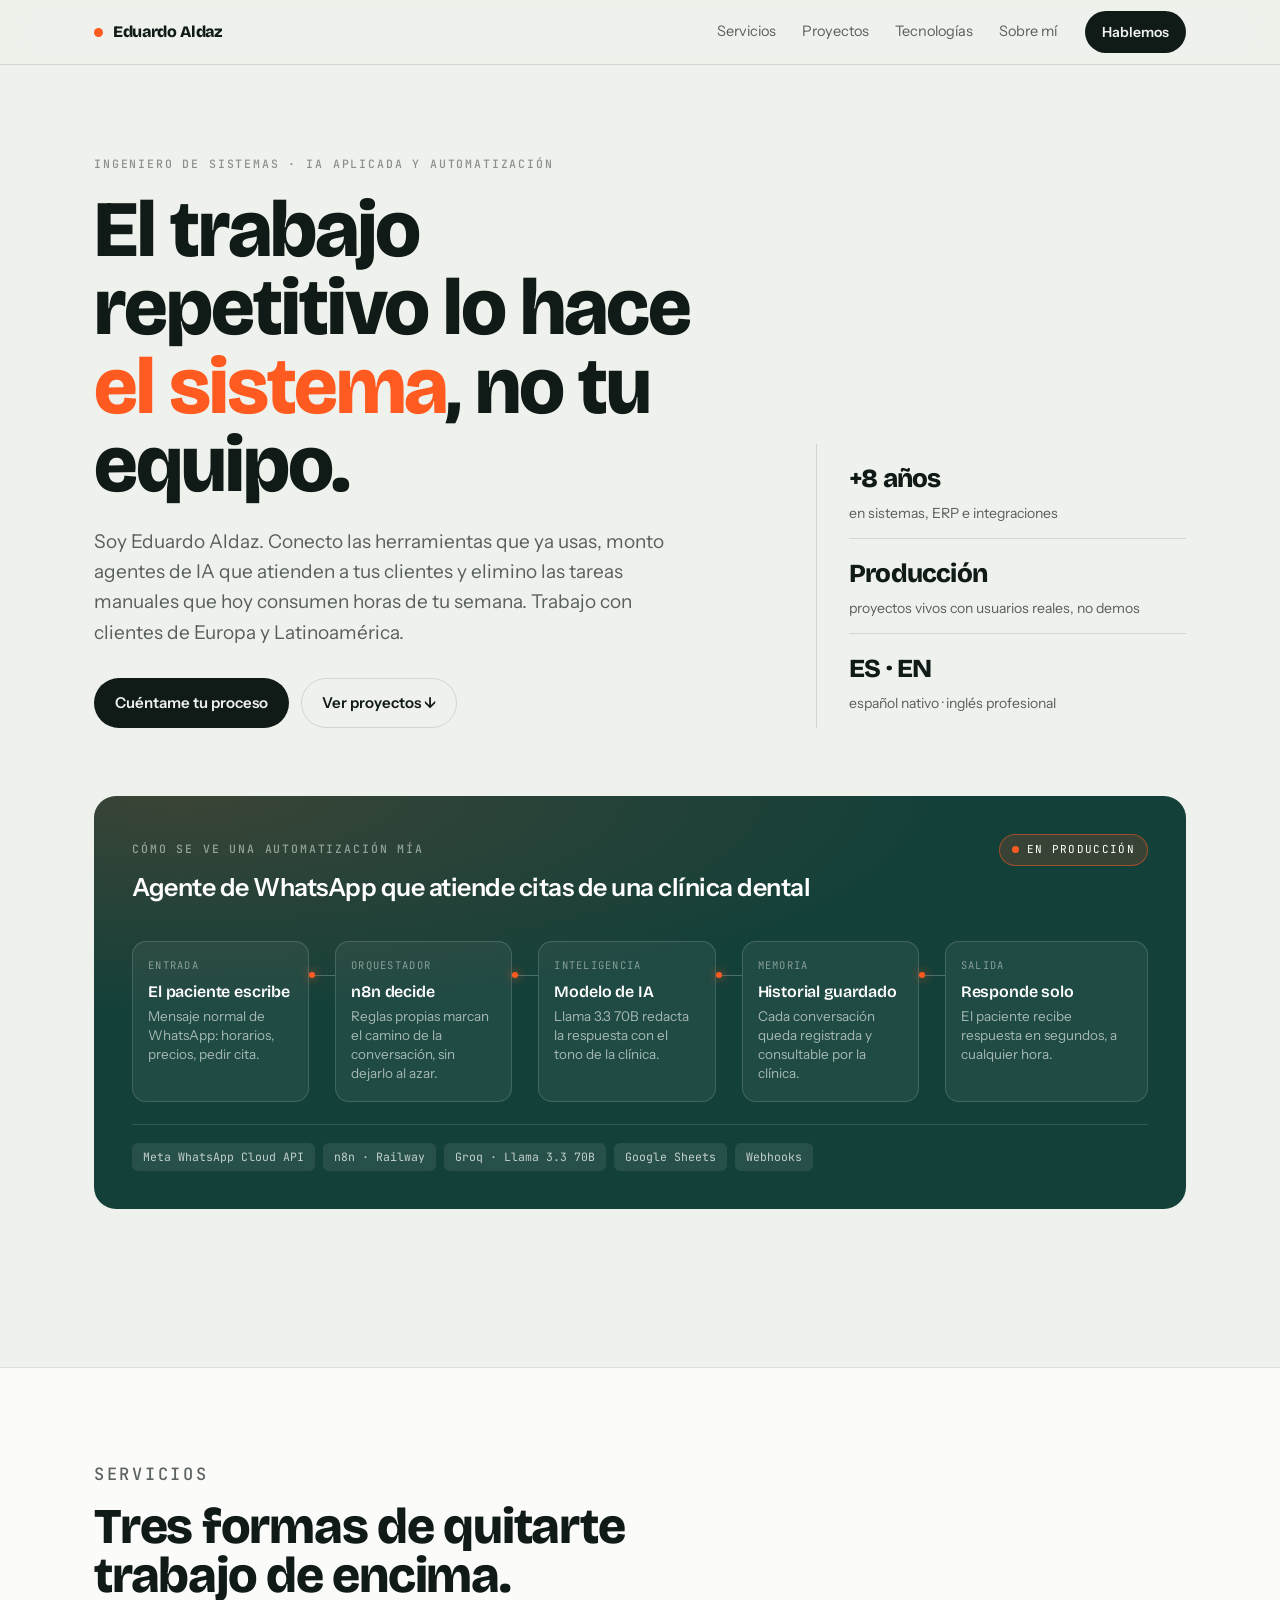
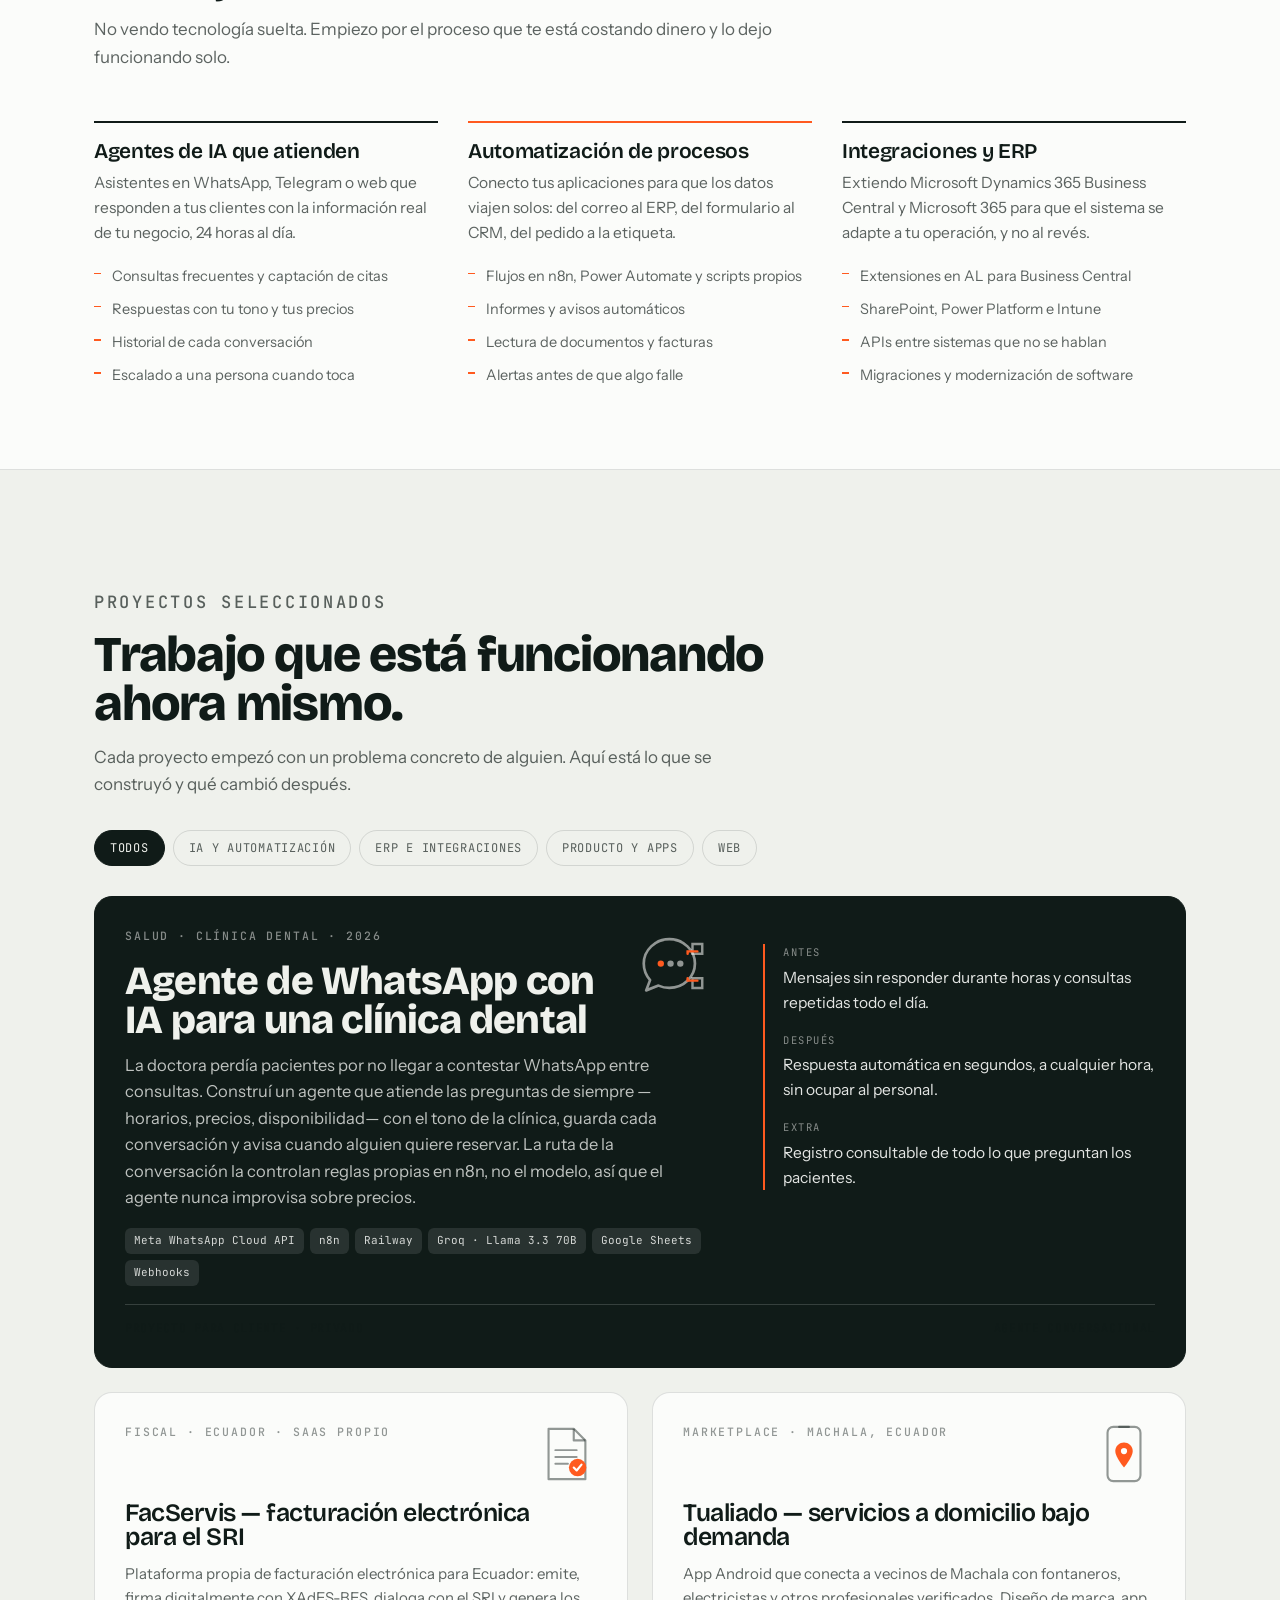
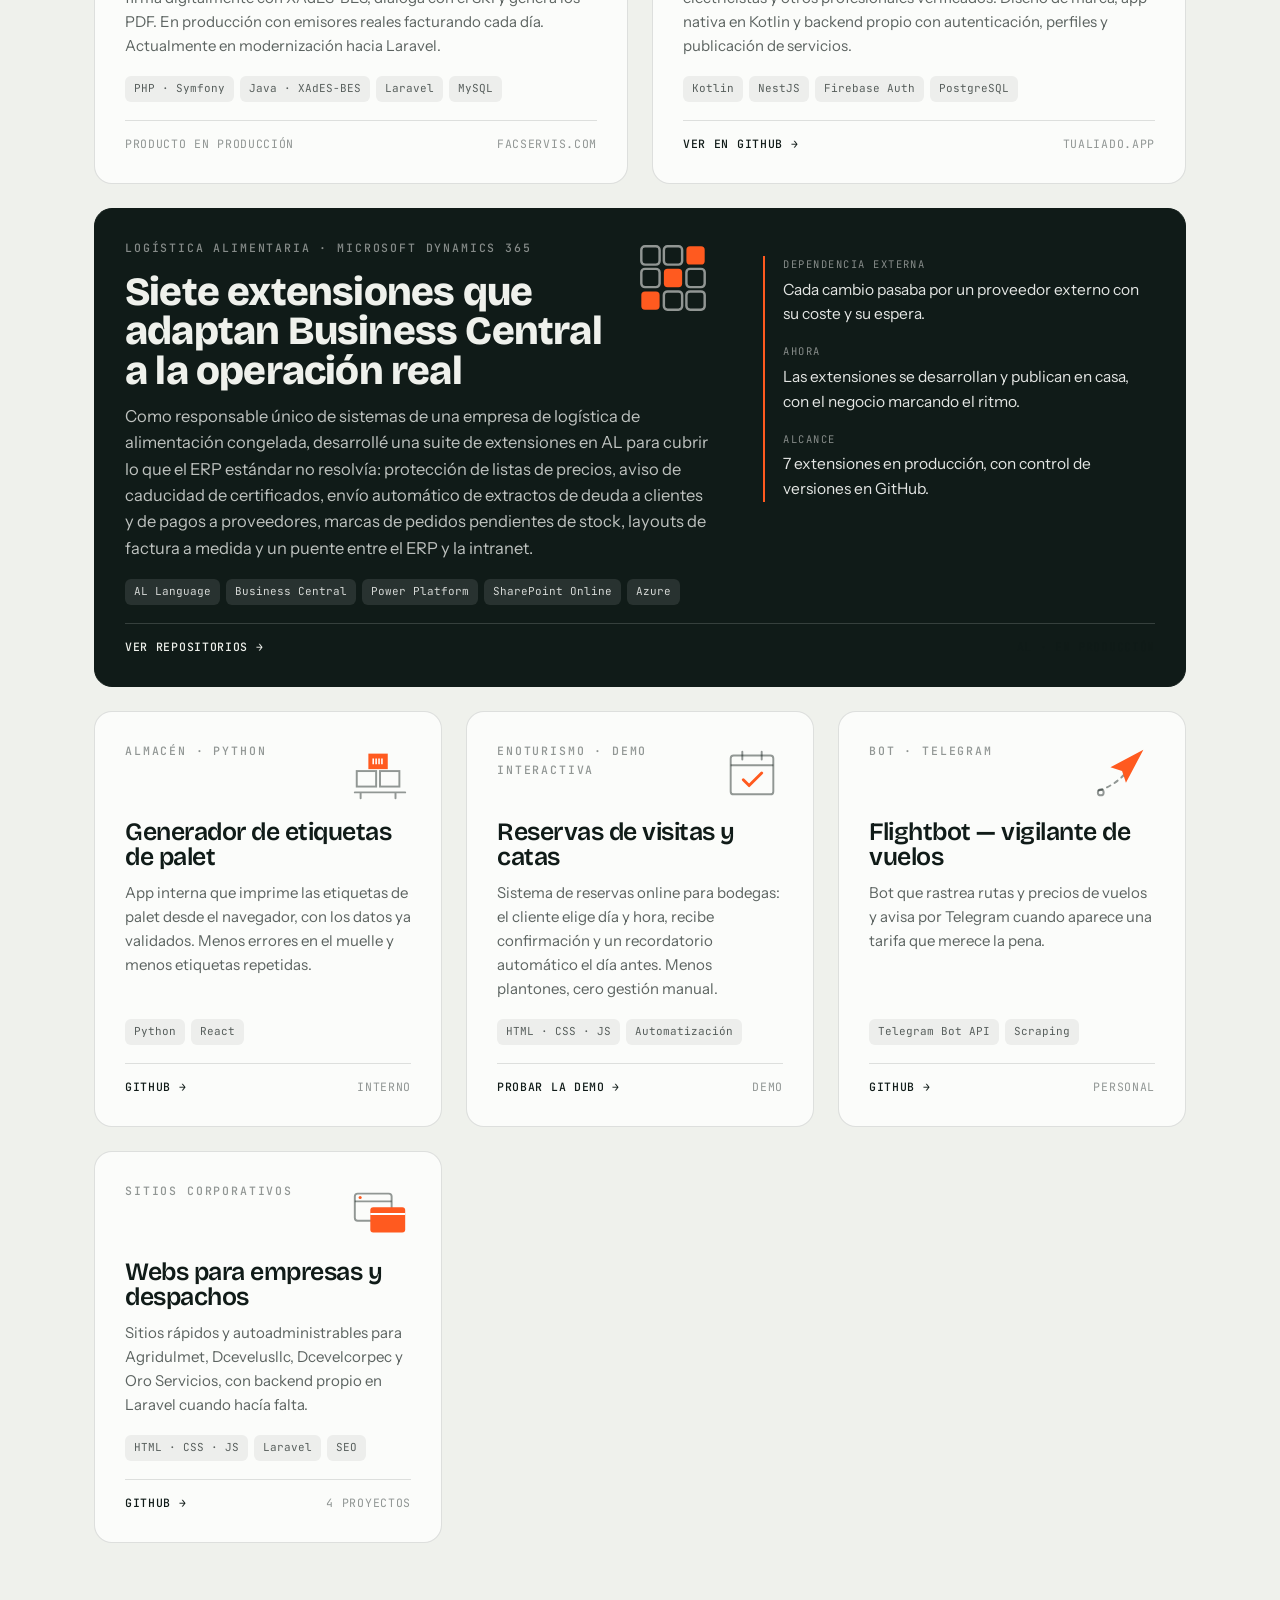
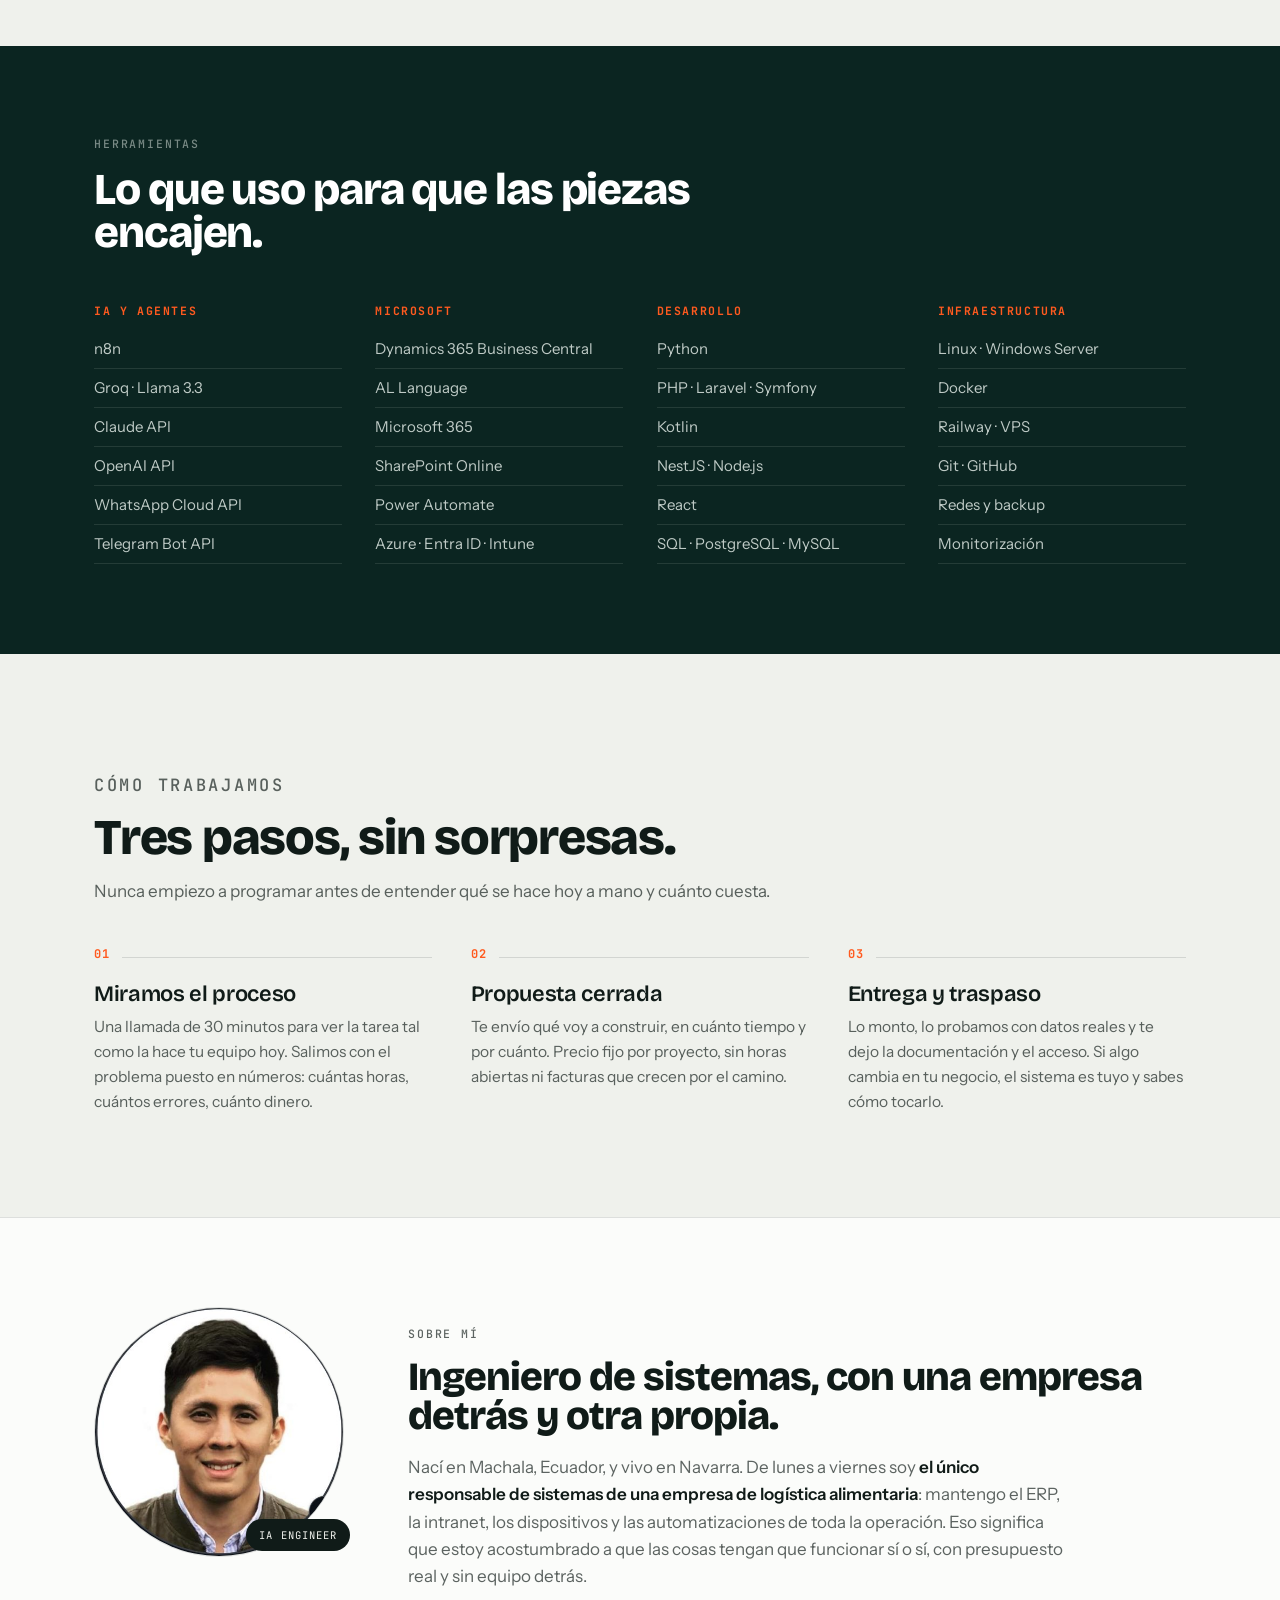
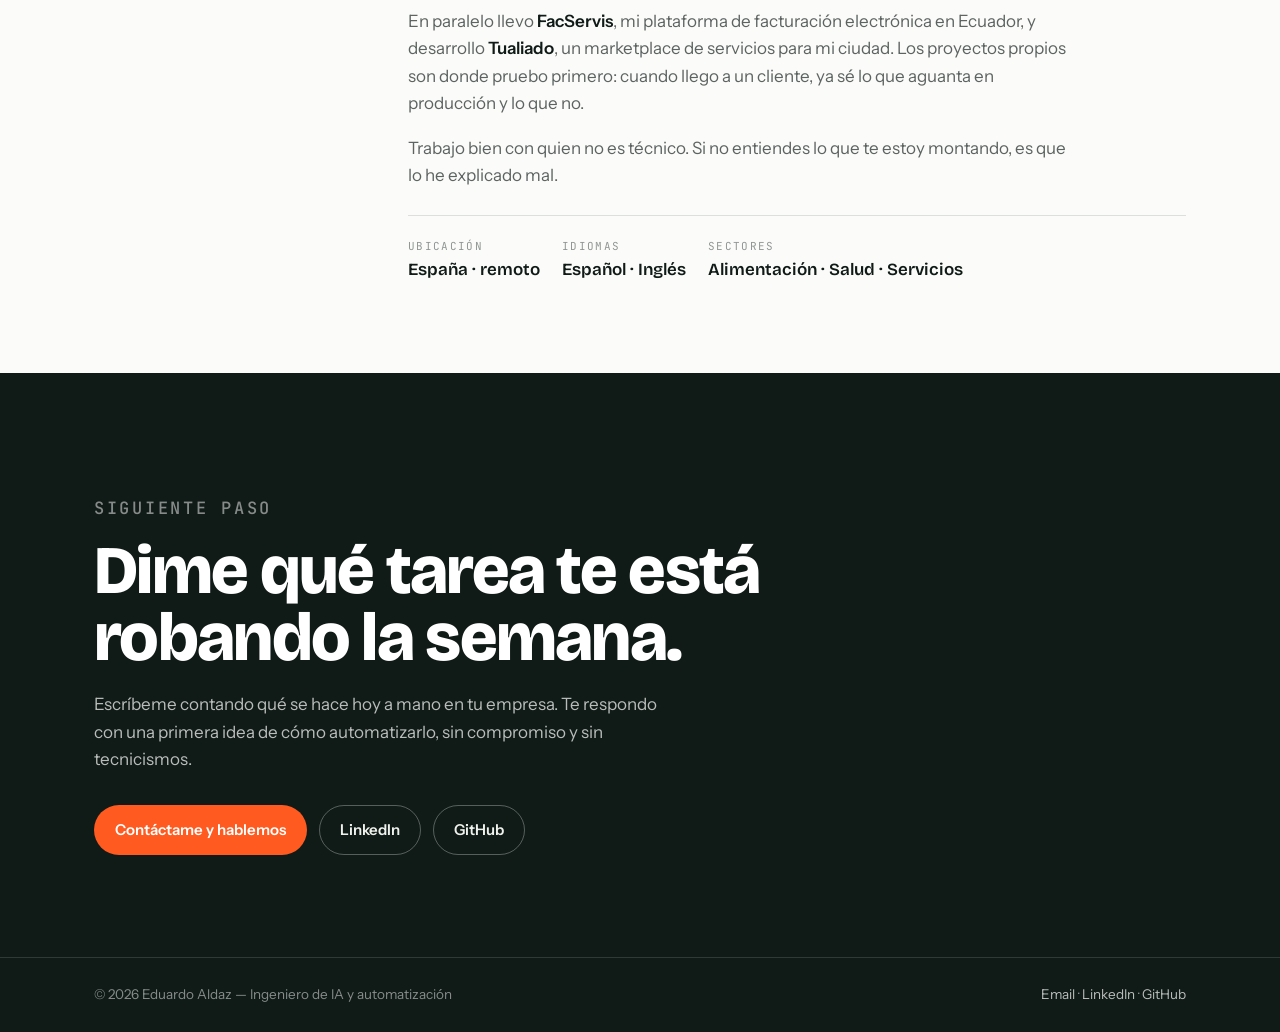
==== commit 2b5447a3: "Unifico correo y añado demo de reservas" ====
--- a/index.html
+++ b/index.html
@@ -325,7 +325,7 @@
       <h1>El trabajo repetitivo lo hace <em>el sistema</em>, no tu equipo.</h1>
       <p class="hero-sub">Soy Eduardo Aldaz. Conecto las herramientas que ya usas, monto agentes de IA que atienden a tus clientes y elimino las tareas manuales que hoy consumen horas de tu semana. Trabajo con clientes de Europa y Latinoamérica.</p>
       <div class="hero-cta">
-        <a class="btn btn-primary" href="mailto:aldaz.eduardo@gmail.com?subject=Quiero%20automatizar%20un%20proceso">Cuéntame tu proceso</a>
+        <a class="btn btn-primary" href="mailto:ventas.serviciostech@gmail.com?subject=Quiero%20automatizar%20un%20proceso">Cuéntame tu proceso</a>
         <a class="btn btn-ghost" href="#proyectos">Ver proyectos ↓</a>
       </div>
     </div>
@@ -590,6 +590,23 @@
       <div class="meta"><a class="src" href="https://github.com/eduardoaldaz/pallet-labels-app" target="_blank" rel="noopener">GitHub →</a><span>Interno</span></div>
     </article>
 
+    <!-- Demo reservas de catas -->
+    <article class="card small" data-cat="prod">
+      <div class="card-top">
+        <div><p class="eyebrow">Enoturismo · Demo interactiva</p></div>
+        <svg class="art" viewBox="0 0 64 64" fill="none" aria-hidden="true">
+          <rect x="10" y="14" width="44" height="40" rx="3" stroke="currentColor" stroke-width="2"/>
+          <path d="M10 24h44" stroke="currentColor" stroke-width="2"/>
+          <path d="M22 10v8M42 10v8" stroke="currentColor" stroke-width="2" stroke-linecap="round"/>
+          <path d="M23 39l6 6 13-13" stroke="#FF5A1F" stroke-width="3" stroke-linecap="round" stroke-linejoin="round"/>
+        </svg>
+      </div>
+      <h3>Reservas de visitas y catas</h3>
+      <p class="card-desc">Sistema de reservas online para bodegas: el cliente elige día y hora, recibe confirmación y un recordatorio automático el día antes. Menos plantones, cero gestión manual.</p>
+      <div class="chips"><span class="chip">HTML · CSS · JS</span><span class="chip">Automatización</span></div>
+      <div class="meta"><a class="src" href="demos/reservas/" target="_blank" rel="noopener">Probar la demo →</a><span>Demo</span></div>
+    </article>
+
     <!-- Flightbot -->
     <article class="card small" data-cat="ia">
       <div class="card-top">
@@ -715,7 +732,7 @@
 <footer>
   <div class="wrap foot-in">
     <span>© 2026 Eduardo Aldaz — Ingeniero de IA y automatización</span>
-    <span><a href="mailto:aldaz.eduardo@gmail.com">Email</a> · <a href="https://www.linkedin.com/in/eduardoaldazn" target="_blank" rel="noopener">LinkedIn</a> · <a href="https://github.com/eduardoaldaz" target="_blank" rel="noopener">GitHub</a></span>
+    <span><a href="mailto:ventas.serviciostech@gmail.com">Email</a> · <a href="https://www.linkedin.com/in/eduardoaldazn" target="_blank" rel="noopener">LinkedIn</a> · <a href="https://github.com/eduardoaldaz" target="_blank" rel="noopener">GitHub</a></span>
   </div>
 </footer>
 
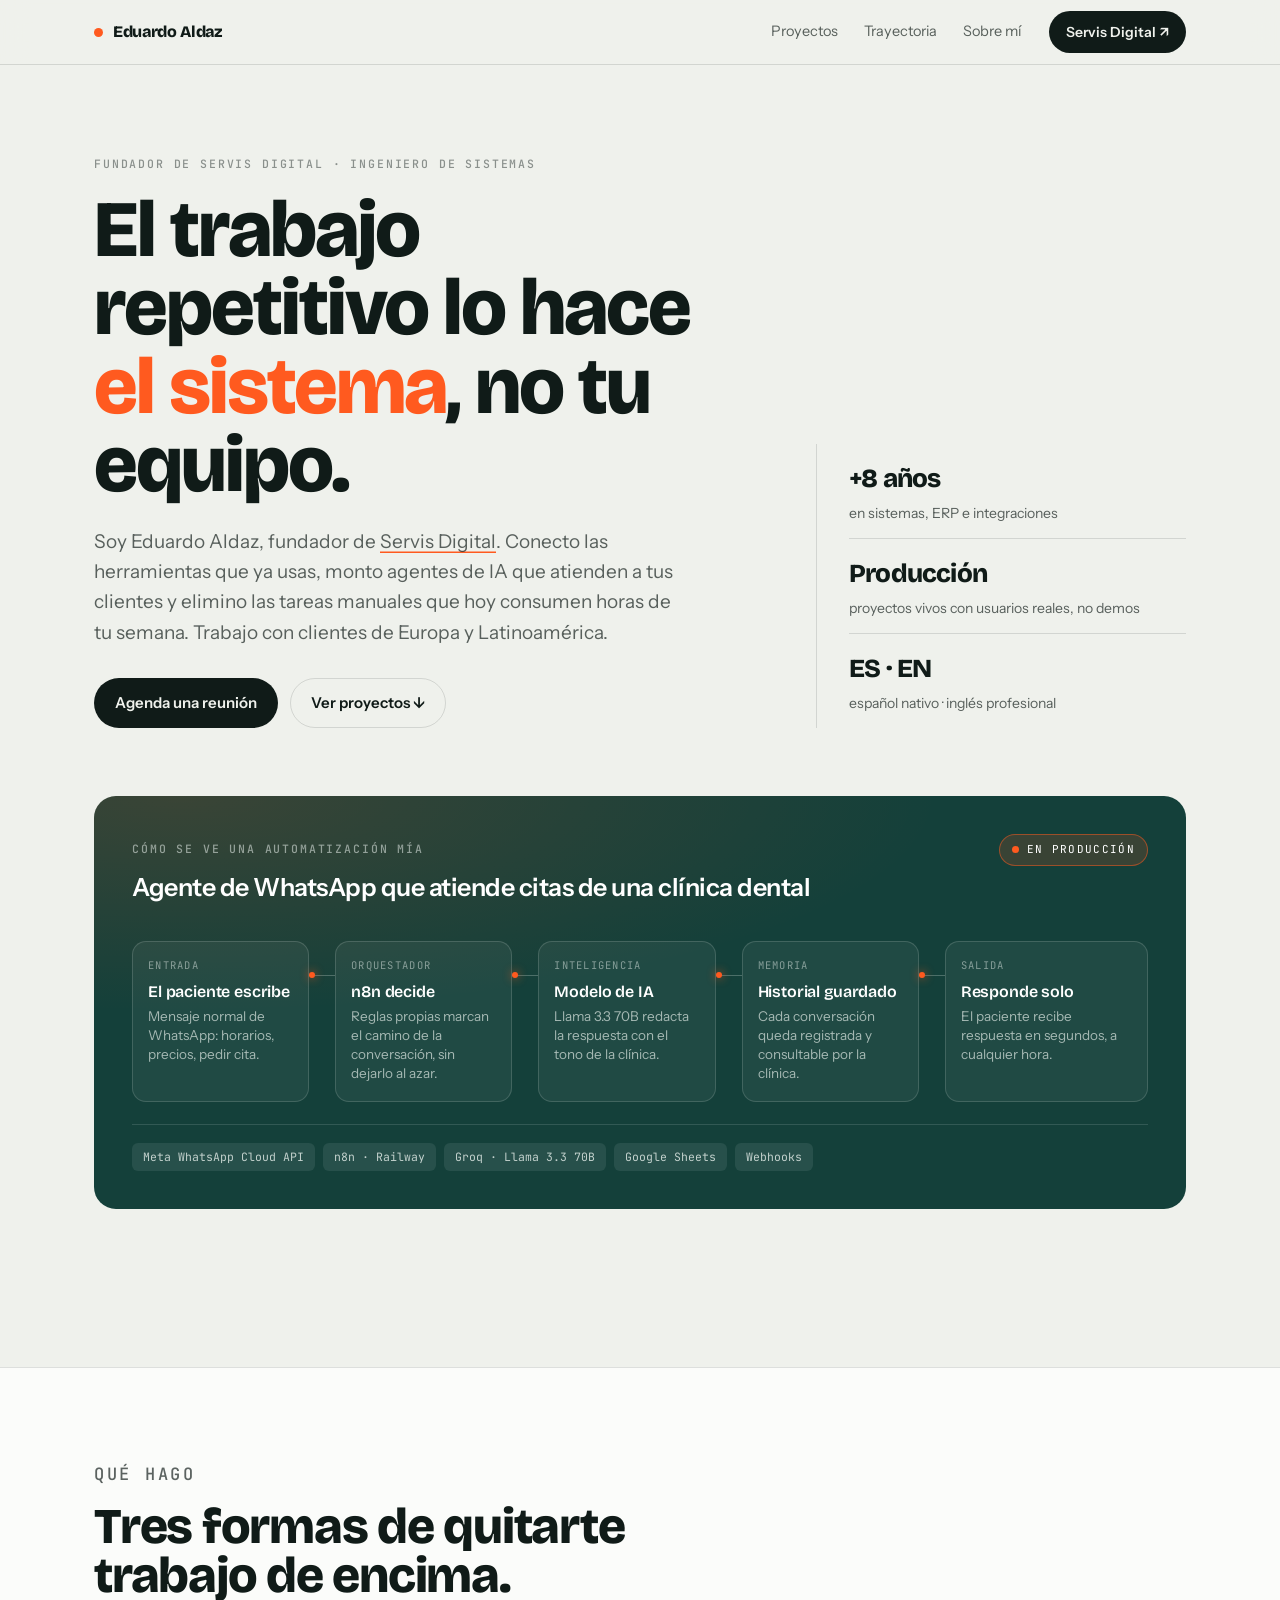
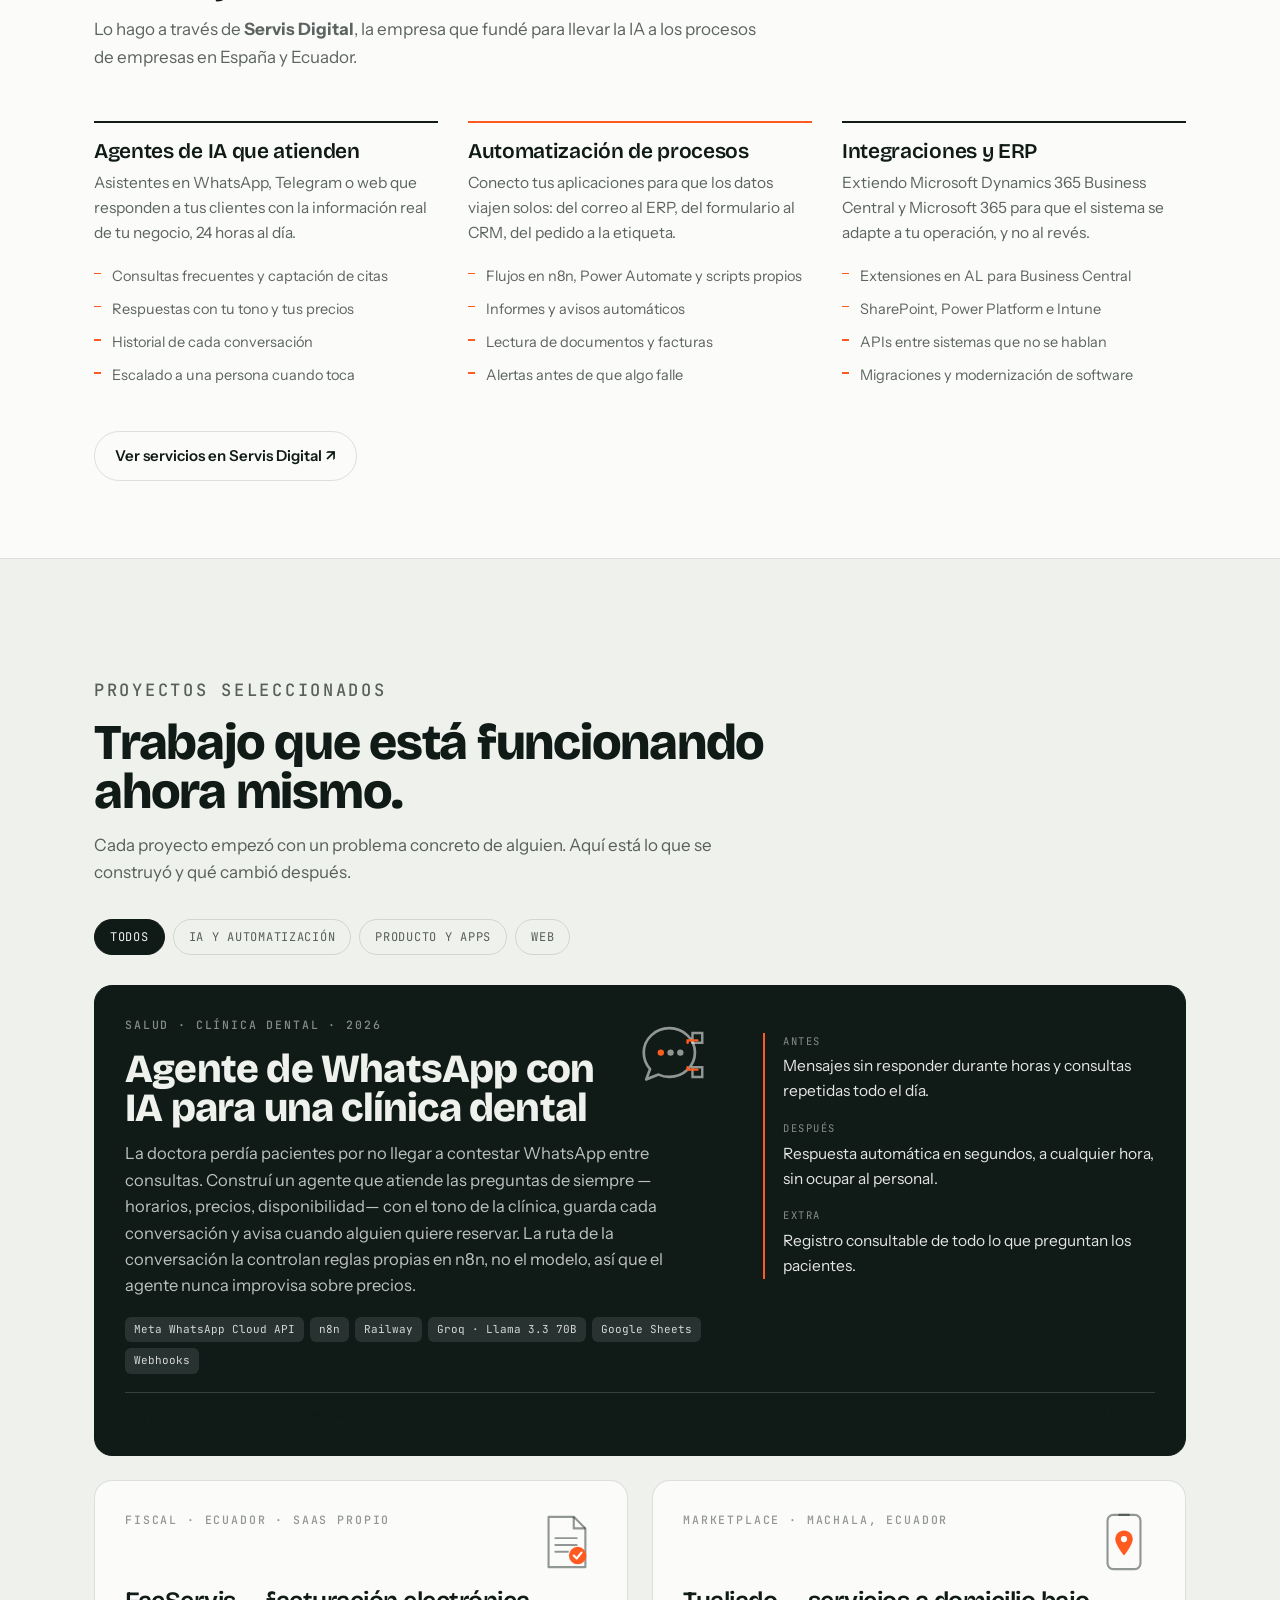
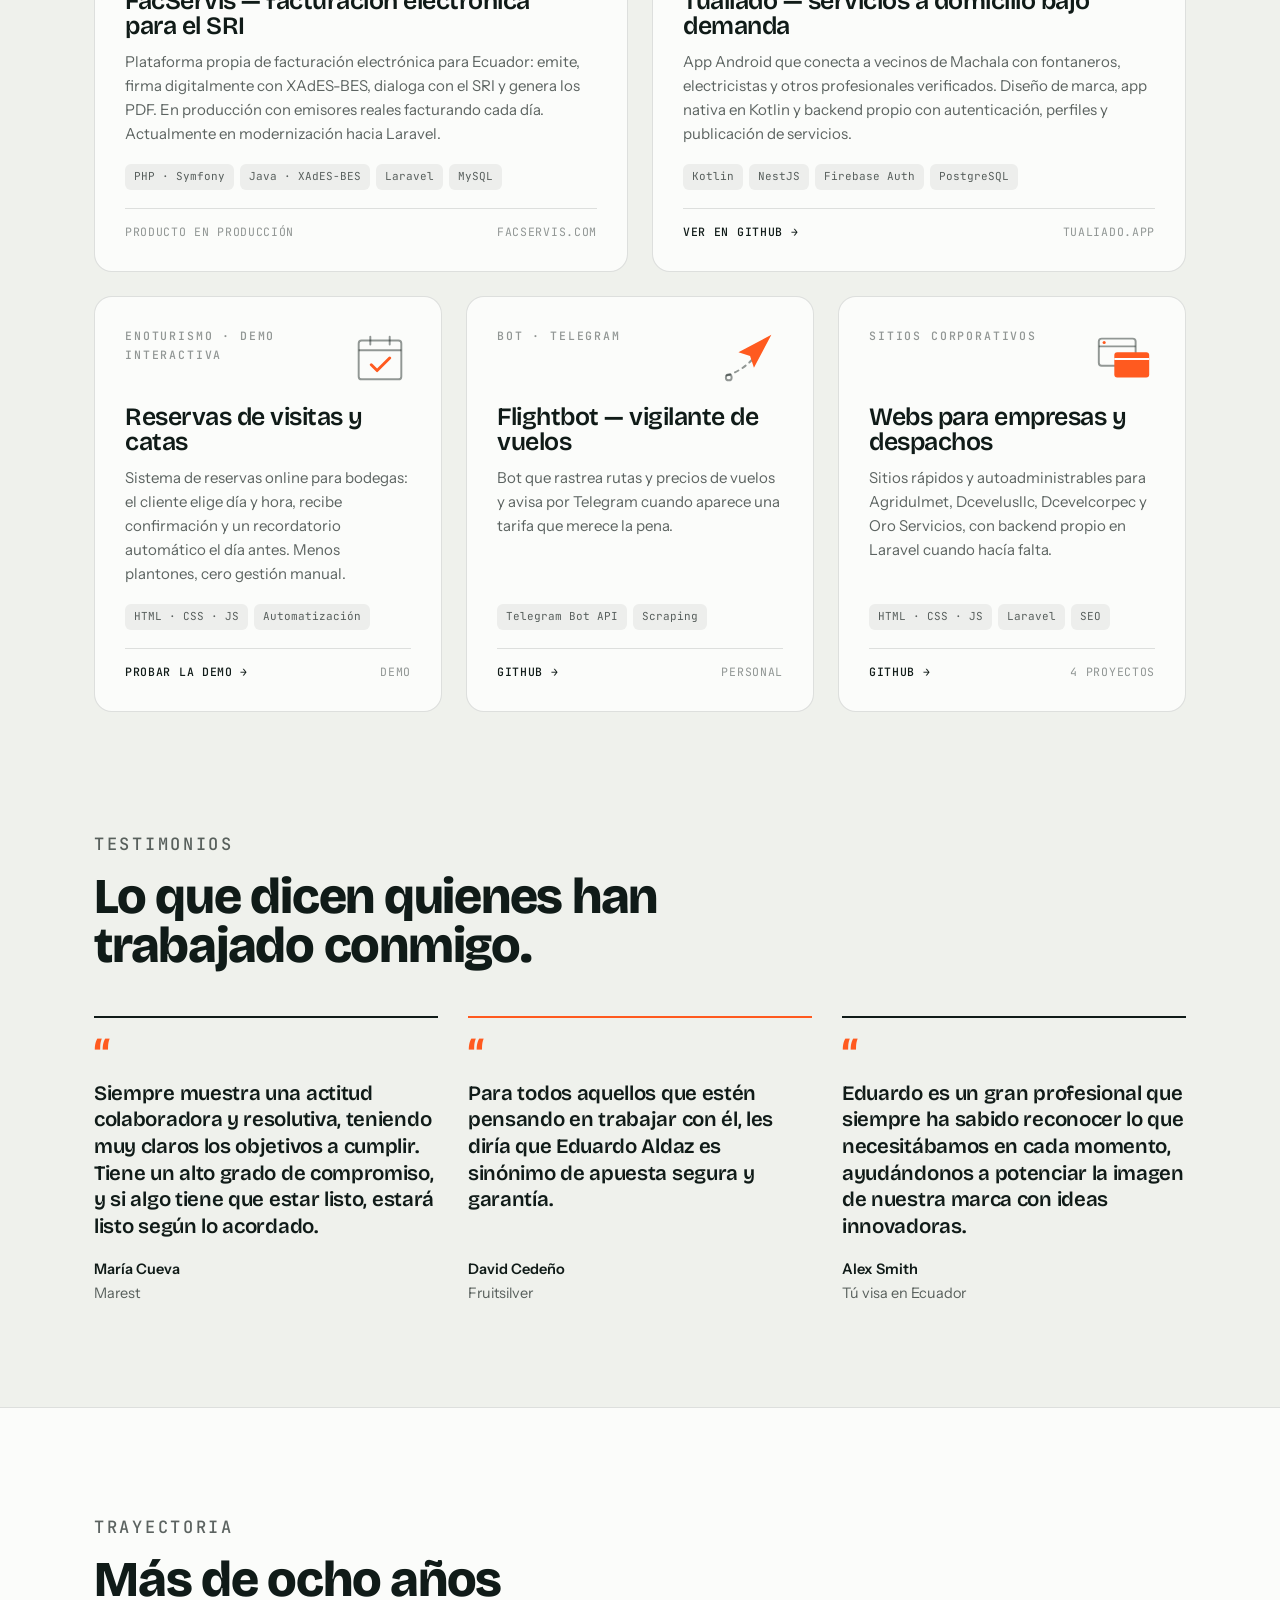
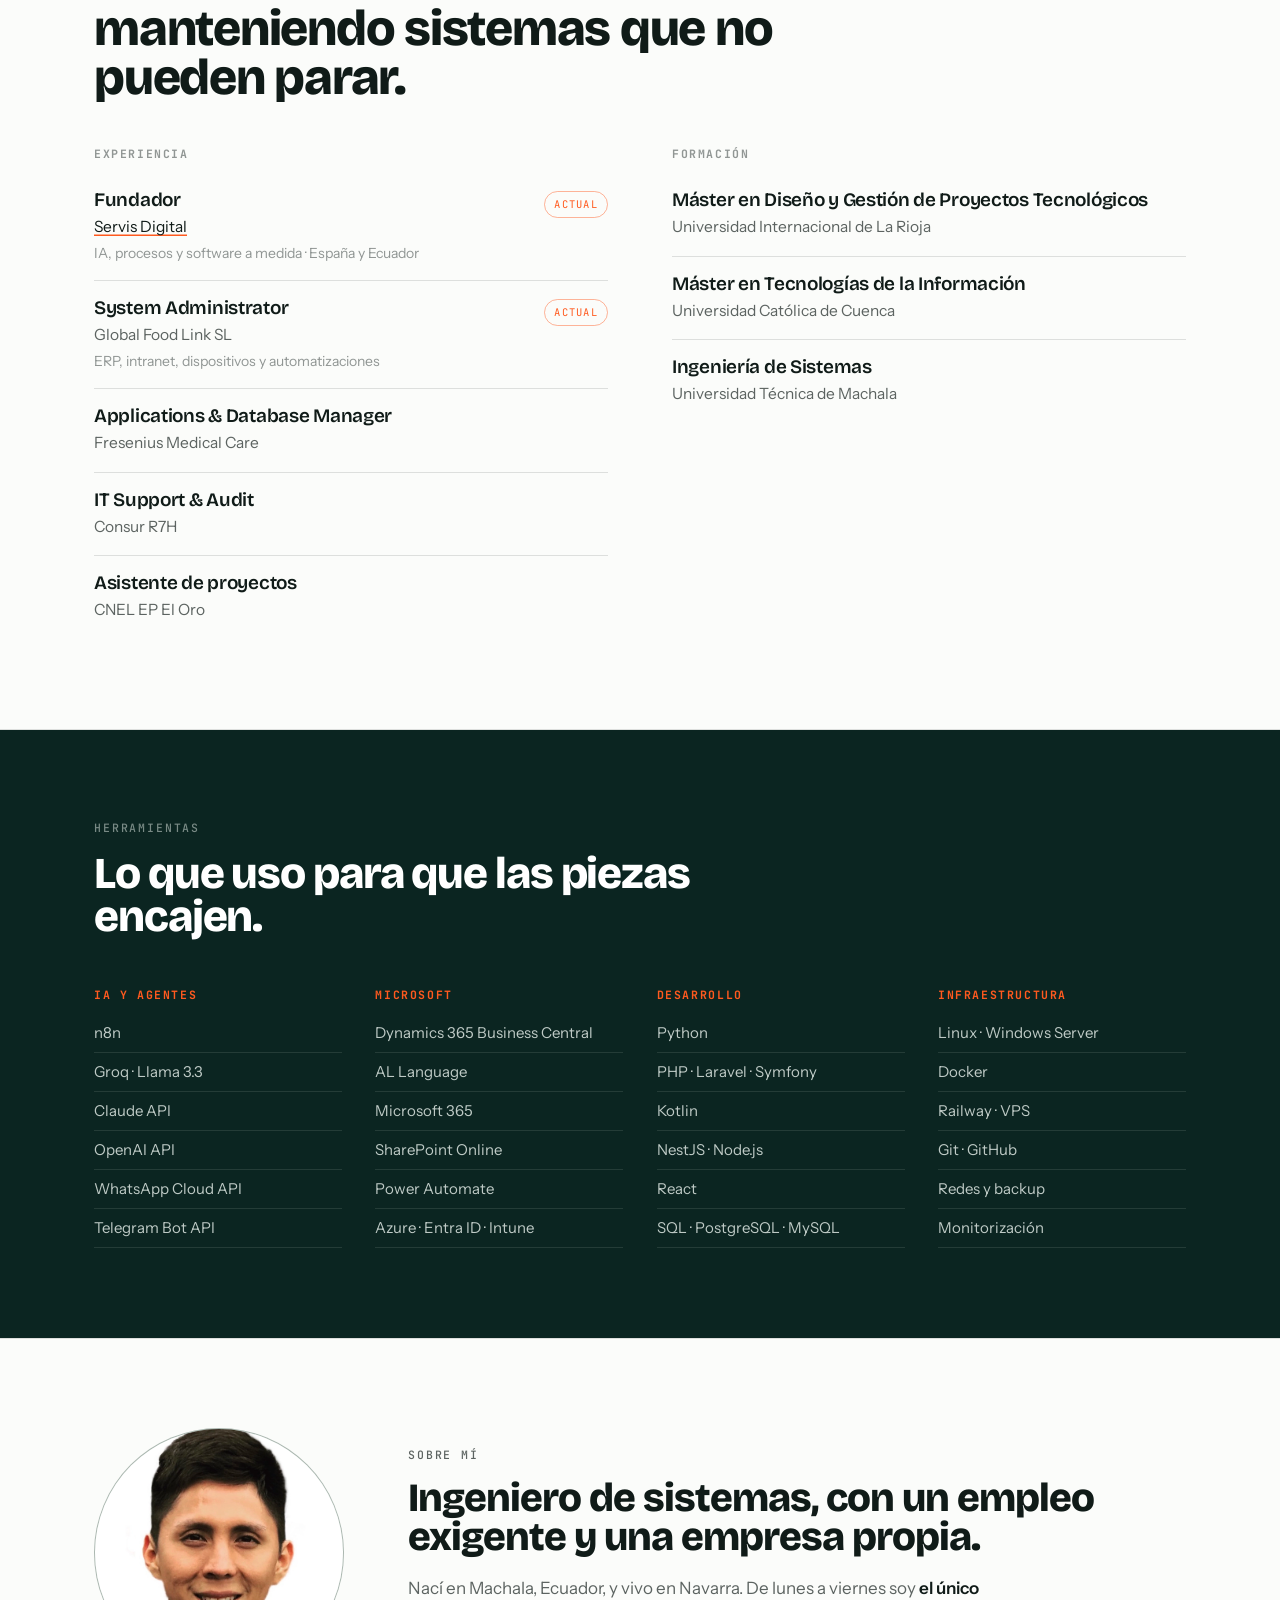
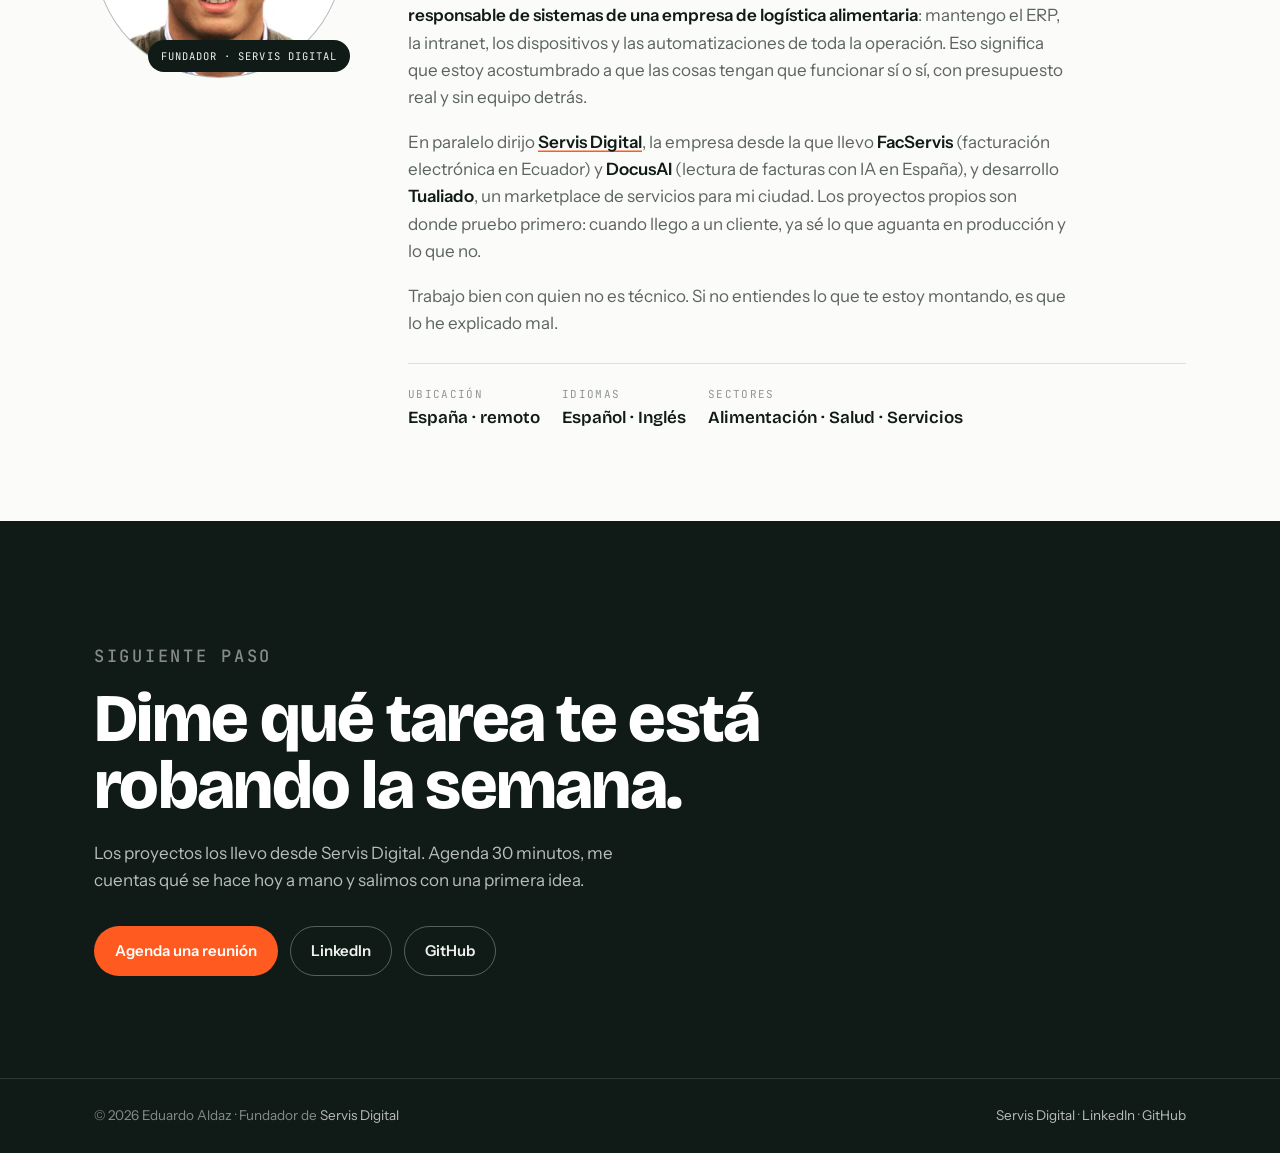
==== commit 3b0ff878: "Merge personal site into portfolio and link it to Servis Digital Add career, education and testimoni" ====
--- a/index.html
+++ b/index.html
@@ -3,10 +3,12 @@
 <head>
 <meta charset="utf-8">
 <meta name="viewport" content="width=device-width, initial-scale=1">
-<title>Eduardo Aldaz — Ingeniero de IA y automatización</title>
+<title>Eduardo Aldaz — Fundador de Servis Digital</title>
 <meta name="description" content="Diseño sistemas que hacen solos el trabajo repetitivo: agentes de IA, integraciones con ERP y automatización de procesos para empresas en Europa y Latinoamérica.">
-<meta property="og:title" content="Eduardo Aldaz — Ingeniero de IA y automatización">
-<meta property="og:description" content="Agentes de IA, integraciones con ERP y automatización de procesos. Proyectos en producción en logística, alimentación, salud y servicios.">
+<meta property="og:title" content="Eduardo Aldaz — Fundador de Servis Digital">
+<meta property="og:url" content="https://eduardoaldaz.servisdigital.com/">
+<link rel="canonical" href="https://eduardoaldaz.servisdigital.com/">
+<meta property="og:description" content="Agentes de IA, integraciones con ERP y automatización de procesos. Fundador de Servis Digital. Proyectos en producción en salud, facturación electrónica y servicios.">
 <meta property="og:type" content="website">
 <link rel="preconnect" href="https://fonts.googleapis.com">
 <link rel="preconnect" href="https://fonts.gstatic.com" crossorigin>
@@ -234,7 +236,7 @@
 .about{background:var(--pale);border-top:1px solid var(--line);padding-block:clamp(56px,7vw,96px)}
 .about-grid{display:grid;grid-template-columns:250px minmax(0,1fr);gap:clamp(28px,5vw,64px);align-items:start}
 .portrait{position:relative}
-.portrait img{width:100%;aspect-ratio:1;object-fit:cover;border-radius:50%;border:1px solid var(--line)}
+.portrait img{width:100%;height:auto;aspect-ratio:1;object-fit:cover;object-position:50% 20%;background:var(--mist);border-radius:50%;border:1px solid var(--line)}
 .portrait .badge{
   position:absolute;bottom:6px;right:-6px;background:var(--ink);color:var(--bone);
   font-family:var(--mono);font-size:10.5px;letter-spacing:.1em;text-transform:uppercase;
@@ -261,6 +263,37 @@
 .foot-in{display:flex;flex-wrap:wrap;gap:14px;justify-content:space-between;align-items:center}
 footer a{color:rgba(251,252,250,.72);text-decoration:none}
 footer a:hover{color:var(--signal)}
+
+
+/* ---------- servis digital link ---------- */
+a.sd{color:inherit;text-decoration:none;box-shadow:inset 0 -1.5px 0 var(--signal)}
+a.sd:hover{color:var(--signal)}
+.serv-more{margin-top:clamp(28px,3vw,40px)}
+
+/* ---------- testimonios ---------- */
+.quotes{padding-block:0 clamp(64px,8vw,104px)}
+.quote-grid{display:grid;grid-template-columns:repeat(3,1fr);gap:clamp(18px,2.4vw,30px);margin-top:clamp(30px,4vw,46px)}
+.quote{margin:0;border-top:2px solid var(--ink);padding-top:20px;display:flex;flex-direction:column}
+.quote:nth-child(2){border-top-color:var(--signal)}
+.quote blockquote{margin:0;font-family:var(--display);font-weight:600;font-size:clamp(18px,1.6vw,21px);line-height:1.3;letter-spacing:-.015em;flex:1}
+.quote blockquote::before{content:"“";display:block;font-size:46px;line-height:.8;color:var(--signal);margin-bottom:6px}
+.quote figcaption{margin-top:18px;font-size:14.5px}
+.quote figcaption b{display:block;font-weight:600}
+.quote figcaption span{color:var(--ink-70)}
+
+/* ---------- trayectoria ---------- */
+.career{background:var(--pale);border-block:1px solid var(--line);padding-block:clamp(56px,7vw,96px)}
+.career-grid{display:grid;grid-template-columns:repeat(2,1fr);gap:clamp(28px,5vw,64px);margin-top:clamp(30px,4vw,46px)}
+.career h3{font-family:var(--mono);font-size:11.5px;font-weight:700;letter-spacing:.14em;text-transform:uppercase;color:var(--ink-45)}
+.tl{list-style:none;margin:14px 0 0;padding:0}
+.tl li{display:flex;justify-content:space-between;align-items:flex-start;gap:16px;padding:16px 0;border-bottom:1px solid var(--line)}
+.tl li:last-child{border-bottom:0}
+.tl b{display:block;font-family:var(--display);font-size:19px;font-weight:600;letter-spacing:-.015em;line-height:1.2}
+.tl span{display:block;color:var(--ink-70);margin-top:3px;font-size:15.5px}
+.tl span a{color:var(--ink);text-decoration:none;box-shadow:inset 0 -1.5px 0 var(--signal)}
+.tl small{display:block;color:var(--ink-45);font-size:14px;margin-top:2px}
+.tl .now{flex:none;display:inline;margin:2px 0 0;font-family:var(--mono);font-size:10.5px;letter-spacing:.12em;text-transform:uppercase;color:var(--signal);border:1px solid rgba(255,90,31,.45);padding:4px 9px;border-radius:999px}
+@media (max-width:1000px){.quote-grid{grid-template-columns:1fr}.career-grid{grid-template-columns:1fr}}
 
 /* ---------- reveal ---------- */
 .rv{opacity:0;transform:translateY(18px);transition:opacity .65s cubic-bezier(.2,.7,.3,1),transform .65s cubic-bezier(.2,.7,.3,1)}
@@ -308,12 +341,11 @@
   <div class="nav-in">
     <a class="mark" href="#top"><span class="dot"></span>Eduardo Aldaz</a>
     <div class="nav-links">
-      <a href="#servicios">Servicios</a>
       <a href="#proyectos">Proyectos</a>
-      <a href="#stack">Tecnologías</a>
+      <a href="#trayectoria">Trayectoria</a>
       <a href="#sobre-mi">Sobre mí</a>
     </div>
-    <a class="btn btn-primary btn-sm" href="mailto:ventas.serviciostech@gmail.com?subject=Consulta%20de%20automatizaci%C3%B3n">Hablemos</a>
+    <a class="btn btn-primary btn-sm" href="https://servisdigital.com" target="_blank" rel="noopener">Servis Digital ↗</a>
   </div>
 </nav>
 
@@ -321,11 +353,11 @@
 <header class="hero wrap" id="top">
   <div class="hero-grid">
     <div>
-      <p class="eyebrow">Ingeniero de sistemas · IA aplicada y automatización</p>
+      <p class="eyebrow">Fundador de Servis Digital · Ingeniero de sistemas</p>
       <h1>El trabajo repetitivo lo hace <em>el sistema</em>, no tu equipo.</h1>
-      <p class="hero-sub">Soy Eduardo Aldaz. Conecto las herramientas que ya usas, monto agentes de IA que atienden a tus clientes y elimino las tareas manuales que hoy consumen horas de tu semana. Trabajo con clientes de Europa y Latinoamérica.</p>
+      <p class="hero-sub">Soy Eduardo Aldaz, fundador de <a class="sd" href="https://servisdigital.com" target="_blank" rel="noopener">Servis Digital</a>. Conecto las herramientas que ya usas, monto agentes de IA que atienden a tus clientes y elimino las tareas manuales que hoy consumen horas de tu semana. Trabajo con clientes de Europa y Latinoamérica.</p>
       <div class="hero-cta">
-        <a class="btn btn-primary" href="mailto:ventas.serviciostech@gmail.com?subject=Quiero%20automatizar%20un%20proceso">Cuéntame tu proceso</a>
+        <a class="btn btn-primary" href="https://servisdigital.com/contacto" target="_blank" rel="noopener">Agenda una reunión</a>
         <a class="btn btn-ghost" href="#proyectos">Ver proyectos ↓</a>
       </div>
     </div>
@@ -400,9 +432,9 @@
 <section class="band" id="servicios">
   <div class="wrap band-in">
     <div class="sec-head rv">
-      <p class="eyebrow">Servicios</p>
+      <p class="eyebrow">Qué hago</p>
       <h2>Tres formas de quitarte trabajo de encima.</h2>
-      <p>No vendo tecnología suelta. Empiezo por el proceso que te está costando dinero y lo dejo funcionando solo.</p>
+      <p>Lo hago a través de <strong>Servis Digital</strong>, la empresa que fundé para llevar la IA a los procesos de empresas en España y Ecuador.</p>
     </div>
     <div class="serv">
       <article class="rv">
@@ -436,6 +468,7 @@
         </ul>
       </article>
     </div>
+    <p class="serv-more rv"><a class="btn btn-ghost" href="https://servisdigital.com/servicios" target="_blank" rel="noopener">Ver servicios en Servis Digital ↗</a></p>
   </div>
 </section>
 
@@ -450,7 +483,6 @@
   <div class="filters" role="group" aria-label="Filtrar proyectos">
     <button data-cat="all" aria-pressed="true">Todos</button>
     <button data-cat="ia" aria-pressed="false">IA y automatización</button>
-    <button data-cat="erp" aria-pressed="false">ERP e integraciones</button>
     <button data-cat="prod" aria-pressed="false">Producto y apps</button>
     <button data-cat="web" aria-pressed="false">Web</button>
   </div>
@@ -534,61 +566,7 @@
       <div class="meta"><a class="src" href="https://github.com/eduardoaldaz/tualiado-app" target="_blank" rel="noopener">Ver en GitHub →</a><span>tualiado.app</span></div>
     </article>
 
-    <!-- BC extensions suite -->
-    <article class="card feat" data-cat="erp">
-      <div class="feat-row">
-        <div>
-          <div class="card-top">
-            <div>
-              <p class="eyebrow">Logística alimentaria · Microsoft Dynamics 365</p>
-              <h3>Siete extensiones que adaptan Business Central a la operación real</h3>
-            </div>
-            <svg class="art" viewBox="0 0 64 64" fill="none" aria-hidden="true">
-              <rect x="6" y="6" width="15" height="15" rx="3" stroke="currentColor" stroke-width="2"/>
-              <rect x="24.5" y="6" width="15" height="15" rx="3" stroke="currentColor" stroke-width="2"/>
-              <rect x="43" y="6" width="15" height="15" rx="3" fill="#FF5A1F"/>
-              <rect x="6" y="24.5" width="15" height="15" rx="3" stroke="currentColor" stroke-width="2"/>
-              <rect x="24.5" y="24.5" width="15" height="15" rx="3" fill="#FF5A1F"/>
-              <rect x="43" y="24.5" width="15" height="15" rx="3" stroke="currentColor" stroke-width="2"/>
-              <rect x="6" y="43" width="15" height="15" rx="3" fill="#FF5A1F"/>
-              <rect x="24.5" y="43" width="15" height="15" rx="3" stroke="currentColor" stroke-width="2"/>
-              <rect x="43" y="43" width="15" height="15" rx="3" stroke="currentColor" stroke-width="2"/>
-            </svg>
-          </div>
-          <p class="card-desc">Como responsable único de sistemas de una empresa de logística de alimentación congelada, desarrollé una suite de extensiones en AL para cubrir lo que el ERP estándar no resolvía: protección de listas de precios, aviso de caducidad de certificados, envío automático de extractos de deuda a clientes y de pagos a proveedores, marcas de pedidos pendientes de stock, layouts de factura a medida y un puente entre el ERP y la intranet.</p>
-          <div class="chips">
-            <span class="chip">AL Language</span><span class="chip">Business Central</span><span class="chip">Power Platform</span><span class="chip">SharePoint Online</span><span class="chip">Azure</span>
-          </div>
-        </div>
-        <dl class="outcome">
-          <dt>Dependencia externa</dt>
-          <dd>Cada cambio pasaba por un proveedor externo con su coste y su espera.</dd>
-          <dt>Ahora</dt>
-          <dd>Las extensiones se desarrollan y publican en casa, con el negocio marcando el ritmo.</dd>
-          <dt>Alcance</dt>
-          <dd>7 extensiones en producción, con control de versiones en GitHub.</dd>
-        </dl>
-      </div>
-      <div class="meta"><a class="src" href="https://github.com/eduardoaldaz?tab=repositories" target="_blank" rel="noopener">Ver repositorios →</a><span>AL · en producción</span></div>
-    </article>
-
-    <!-- Pallet labels -->
-    <article class="card small" data-cat="erp">
-      <div class="card-top">
-        <div><p class="eyebrow">Almacén · Python</p></div>
-        <svg class="art" viewBox="0 0 64 64" fill="none" aria-hidden="true">
-          <rect x="8" y="30" width="20" height="16" stroke="currentColor" stroke-width="2"/>
-          <rect x="32" y="30" width="20" height="16" stroke="currentColor" stroke-width="2"/>
-          <rect x="20" y="12" width="20" height="16" fill="#FF5A1F"/>
-          <path d="M6 52h52M12 52v6M48 52v6" stroke="currentColor" stroke-width="2" stroke-linecap="round"/>
-          <path d="M25 17v6M28 17v6M31 17v6M34 17v6" stroke="#fff" stroke-width="1.6"/>
-        </svg>
-      </div>
-      <h3>Generador de etiquetas de palet</h3>
-      <p class="card-desc">App interna que imprime las etiquetas de palet desde el navegador, con los datos ya validados. Menos errores en el muelle y menos etiquetas repetidas.</p>
-      <div class="chips"><span class="chip">Python</span><span class="chip">React</span></div>
-      <div class="meta"><a class="src" href="https://github.com/eduardoaldaz/pallet-labels-app" target="_blank" rel="noopener">GitHub →</a><span>Interno</span></div>
-    </article>
+
 
     <!-- Demo reservas de catas -->
     <article class="card small" data-cat="prod">
@@ -644,6 +622,58 @@
   </div>
 </section>
 
+<!-- ============ TESTIMONIOS ============ -->
+<section class="quotes wrap" aria-labelledby="t-quotes">
+  <div class="sec-head rv">
+    <p class="eyebrow">Testimonios</p>
+    <h2 id="t-quotes">Lo que dicen quienes han trabajado conmigo.</h2>
+  </div>
+  <div class="quote-grid">
+    <figure class="quote rv">
+      <blockquote>Siempre muestra una actitud colaboradora y resolutiva, teniendo muy claros los objetivos a cumplir. Tiene un alto grado de compromiso, y si algo tiene que estar listo, estará listo según lo acordado.</blockquote>
+      <figcaption><b>María Cueva</b><span>Marest</span></figcaption>
+    </figure>
+    <figure class="quote rv">
+      <blockquote>Para todos aquellos que estén pensando en trabajar con él, les diría que Eduardo Aldaz es sinónimo de apuesta segura y garantía.</blockquote>
+      <figcaption><b>David Cedeño</b><span>Fruitsilver</span></figcaption>
+    </figure>
+    <figure class="quote rv">
+      <blockquote>Eduardo es un gran profesional que siempre ha sabido reconocer lo que necesitábamos en cada momento, ayudándonos a potenciar la imagen de nuestra marca con ideas innovadoras.</blockquote>
+      <figcaption><b>Alex Smith</b><span>Tú visa en Ecuador</span></figcaption>
+    </figure>
+  </div>
+</section>
+
+<!-- ============ TRAYECTORIA ============ -->
+<section class="career" id="trayectoria">
+  <div class="wrap">
+    <div class="sec-head rv">
+      <p class="eyebrow">Trayectoria</p>
+      <h2>Más de ocho años manteniendo sistemas que no pueden parar.</h2>
+    </div>
+    <div class="career-grid">
+      <div class="rv">
+        <h3>Experiencia</h3>
+        <ul class="tl">
+          <li><div><b>Fundador</b><span><a href="https://servisdigital.com" target="_blank" rel="noopener">Servis Digital</a></span><small>IA, procesos y software a medida · España y Ecuador</small></div><span class="now">Actual</span></li>
+          <li><div><b>System Administrator</b><span>Global Food Link SL</span><small>ERP, intranet, dispositivos y automatizaciones</small></div><span class="now">Actual</span></li>
+          <li><div><b>Applications & Database Manager</b><span>Fresenius Medical Care</span></div></li>
+          <li><div><b>IT Support & Audit</b><span>Consur R7H</span></div></li>
+          <li><div><b>Asistente de proyectos</b><span>CNEL EP El Oro</span></div></li>
+        </ul>
+      </div>
+      <div class="rv">
+        <h3>Formación</h3>
+        <ul class="tl">
+          <li><div><b>Máster en Diseño y Gestión de Proyectos Tecnológicos</b><span>Universidad Internacional de La Rioja</span></div></li>
+          <li><div><b>Máster en Tecnologías de la Información</b><span>Universidad Católica de Cuenca</span></div></li>
+          <li><div><b>Ingeniería de Sistemas</b><span>Universidad Técnica de Machala</span></div></li>
+        </ul>
+      </div>
+    </div>
+  </div>
+</section>
+
 <!-- ============ STACK ============ -->
 <section class="stack" id="stack">
   <div class="wrap">
@@ -670,41 +700,18 @@
   </div>
 </section>
 
-<!-- ============ PROCESO ============ -->
-<section class="process wrap">
-  <div class="sec-head rv">
-    <p class="eyebrow">Cómo trabajamos</p>
-    <h2>Tres pasos, sin sorpresas.</h2>
-    <p>Nunca empiezo a programar antes de entender qué se hace hoy a mano y cuánto cuesta.</p>
-  </div>
-  <div class="steps">
-    <article class="rv">
-      <h3>Miramos el proceso</h3>
-      <p>Una llamada de 30 minutos para ver la tarea tal como la hace tu equipo hoy. Salimos con el problema puesto en números: cuántas horas, cuántos errores, cuánto dinero.</p>
-    </article>
-    <article class="rv">
-      <h3>Propuesta cerrada</h3>
-      <p>Te envío qué voy a construir, en cuánto tiempo y por cuánto. Precio fijo por proyecto, sin horas abiertas ni facturas que crecen por el camino.</p>
-    </article>
-    <article class="rv">
-      <h3>Entrega y traspaso</h3>
-      <p>Lo monto, lo probamos con datos reales y te dejo la documentación y el acceso. Si algo cambia en tu negocio, el sistema es tuyo y sabes cómo tocarlo.</p>
-    </article>
-  </div>
-</section>
-
 <!-- ============ SOBRE MÍ ============ -->
 <section class="about" id="sobre-mi">
   <div class="wrap about-grid">
     <div class="portrait rv">
-      <img src="[data-uri]" alt="Retrato de Eduardo Aldaz">
-      <span class="badge">IA Engineer</span>
+      <img src="img/profile.webp" width="629" height="785" loading="lazy" decoding="async" alt="Retrato de Eduardo Aldaz">
+      <span class="badge">Fundador · Servis Digital</span>
     </div>
     <div class="rv">
       <p class="eyebrow">Sobre mí</p>
-      <h2>Ingeniero de sistemas, con una empresa detrás y otra propia.</h2>
+      <h2>Ingeniero de sistemas, con un empleo exigente y una empresa propia.</h2>
       <p>Nací en Machala, Ecuador, y vivo en Navarra. De lunes a viernes soy <strong>el único responsable de sistemas de una empresa de logística alimentaria</strong>: mantengo el ERP, la intranet, los dispositivos y las automatizaciones de toda la operación. Eso significa que estoy acostumbrado a que las cosas tengan que funcionar sí o sí, con presupuesto real y sin equipo detrás.</p>
-      <p>En paralelo llevo <strong>FacServis</strong>, mi plataforma de facturación electrónica en Ecuador, y desarrollo <strong>Tualiado</strong>, un marketplace de servicios para mi ciudad. Los proyectos propios son donde pruebo primero: cuando llego a un cliente, ya sé lo que aguanta en producción y lo que no.</p>
+      <p>En paralelo dirijo <a class="sd" href="https://servisdigital.com" target="_blank" rel="noopener"><strong>Servis Digital</strong></a>, la empresa desde la que llevo <strong>FacServis</strong> (facturación electrónica en Ecuador) y <strong>DocusAI</strong> (lectura de facturas con IA en España), y desarrollo <strong>Tualiado</strong>, un marketplace de servicios para mi ciudad. Los proyectos propios son donde pruebo primero: cuando llego a un cliente, ya sé lo que aguanta en producción y lo que no.</p>
       <p>Trabajo bien con quien no es técnico. Si no entiendes lo que te estoy montando, es que lo he explicado mal.</p>
       <div class="langs">
         <div><span>Ubicación</span><b>España · remoto</b></div>
@@ -720,9 +727,9 @@
   <div class="wrap">
     <p class="eyebrow">Siguiente paso</p>
     <h2>Dime qué tarea te está robando la semana.</h2>
-    <p>Escríbeme contando qué se hace hoy a mano en tu empresa. Te respondo con una primera idea de cómo automatizarlo, sin compromiso y sin tecnicismos.</p>
+    <p>Los proyectos los llevo desde Servis Digital. Agenda 30 minutos, me cuentas qué se hace hoy a mano y salimos con una primera idea.</p>
     <div class="contact-cta">
-      <a class="btn btn-primary" href="mailto:ventas.serviciostech@gmail.com?subject=Quiero%20automatizar%20un%20proceso&body=Hola%20Eduardo%2C%0A%0AEn%20mi%20empresa%20hacemos%20esto%20a%20mano%3A%0A%0A">Contáctame y hablemos</a>
+      <a class="btn btn-primary" href="https://servisdigital.com/contacto" target="_blank" rel="noopener">Agenda una reunión</a>
       <a class="btn btn-ghost" href="https://www.linkedin.com/in/eduardoaldazn" target="_blank" rel="noopener">LinkedIn</a>
       <a class="btn btn-ghost" href="https://github.com/eduardoaldaz" target="_blank" rel="noopener">GitHub</a>
     </div>
@@ -731,8 +738,8 @@
 
 <footer>
   <div class="wrap foot-in">
-    <span>© 2026 Eduardo Aldaz — Ingeniero de IA y automatización</span>
-    <span><a href="mailto:ventas.serviciostech@gmail.com">Email</a> · <a href="https://www.linkedin.com/in/eduardoaldazn" target="_blank" rel="noopener">LinkedIn</a> · <a href="https://github.com/eduardoaldaz" target="_blank" rel="noopener">GitHub</a></span>
+    <span>© 2026 Eduardo Aldaz · Fundador de <a href="https://servisdigital.com" target="_blank" rel="noopener">Servis Digital</a></span>
+    <span><a href="https://servisdigital.com" target="_blank" rel="noopener">Servis Digital</a> · <a href="https://www.linkedin.com/in/eduardoaldazn" target="_blank" rel="noopener">LinkedIn</a> · <a href="https://github.com/eduardoaldaz" target="_blank" rel="noopener">GitHub</a></span>
   </div>
 </footer>
 
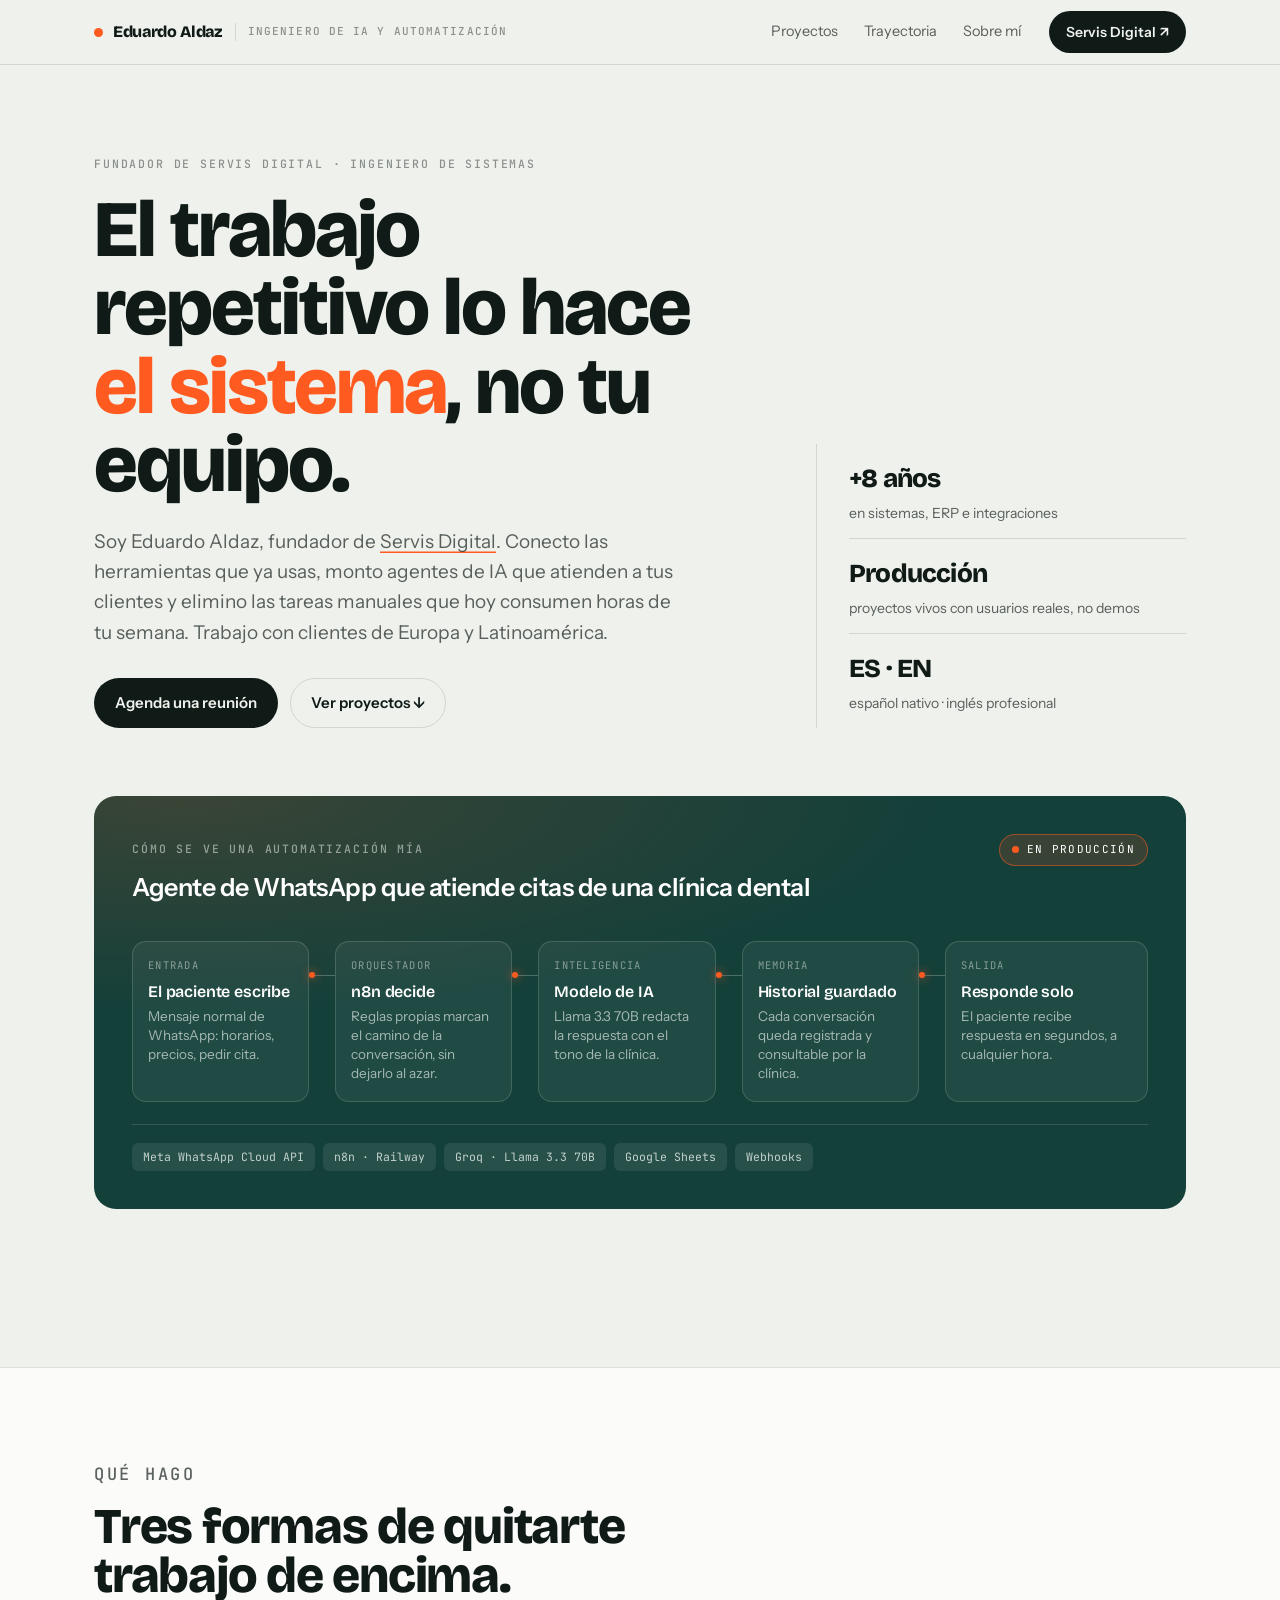
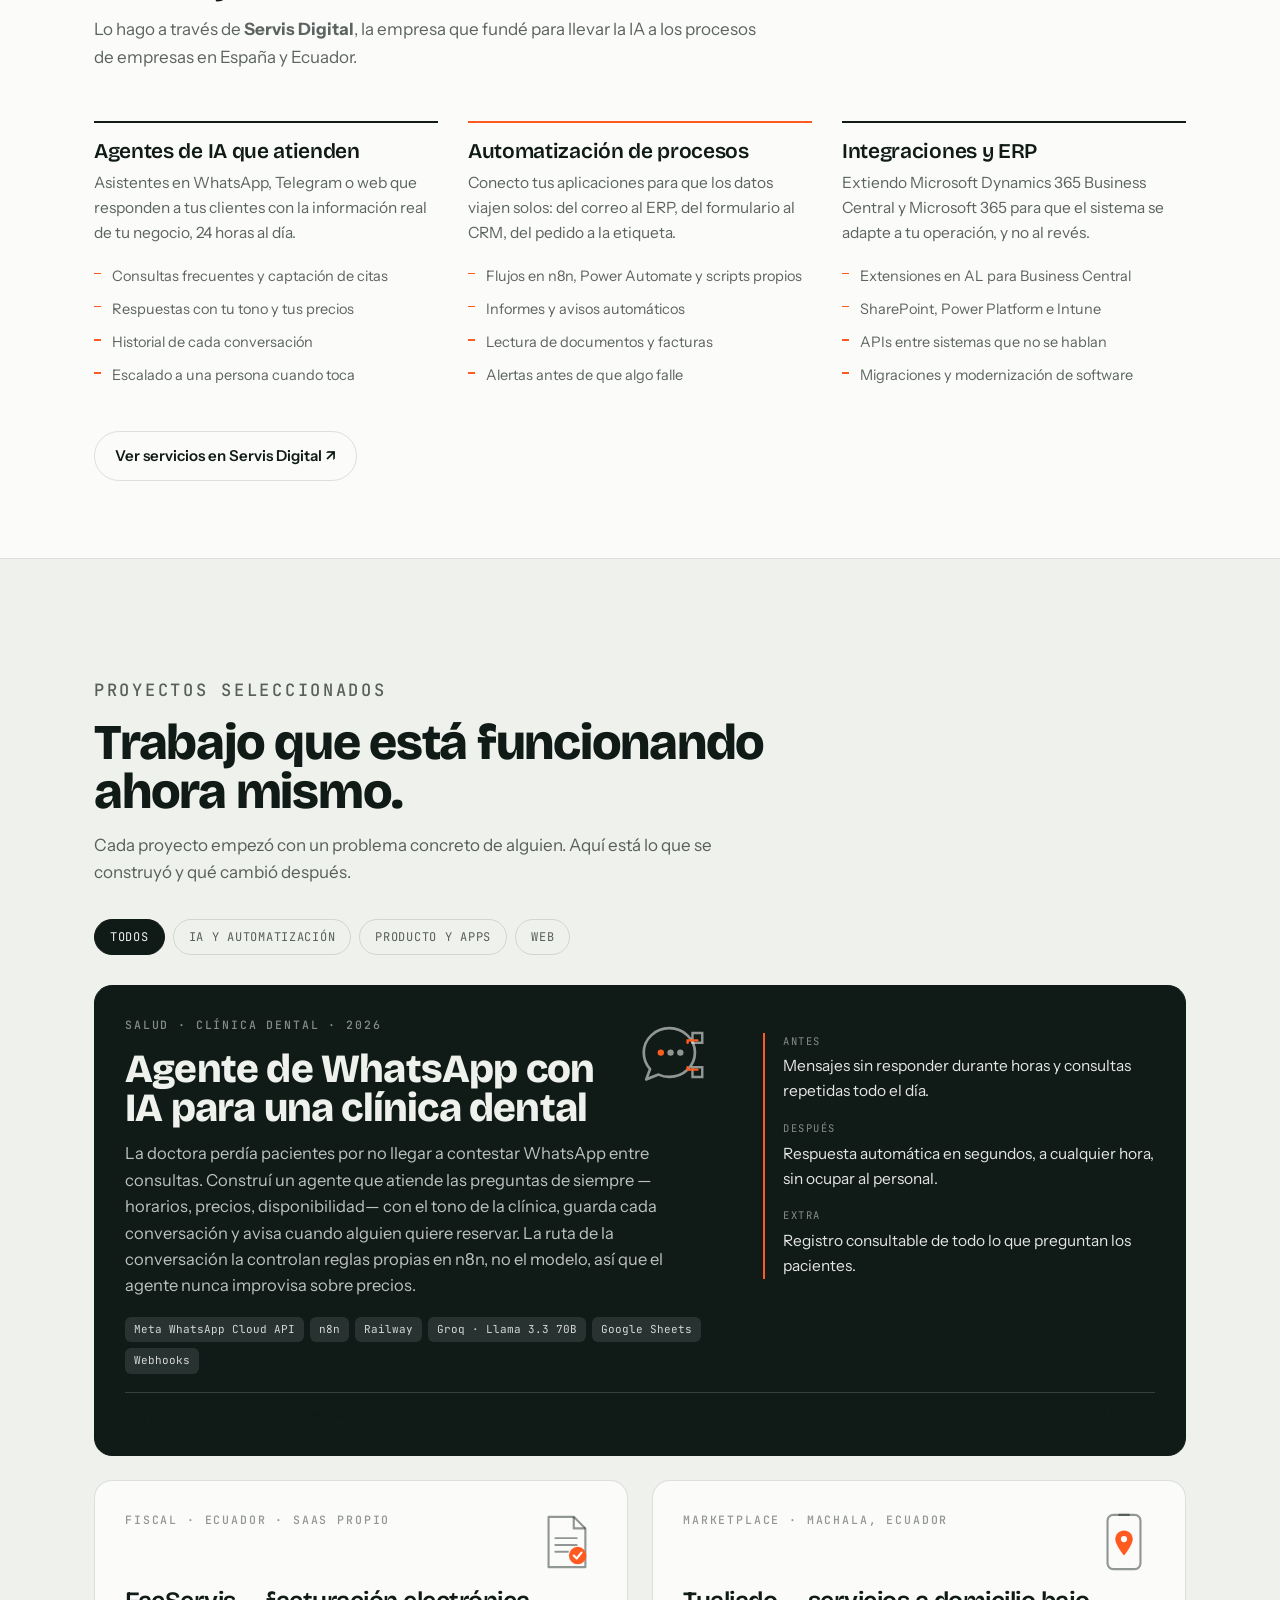
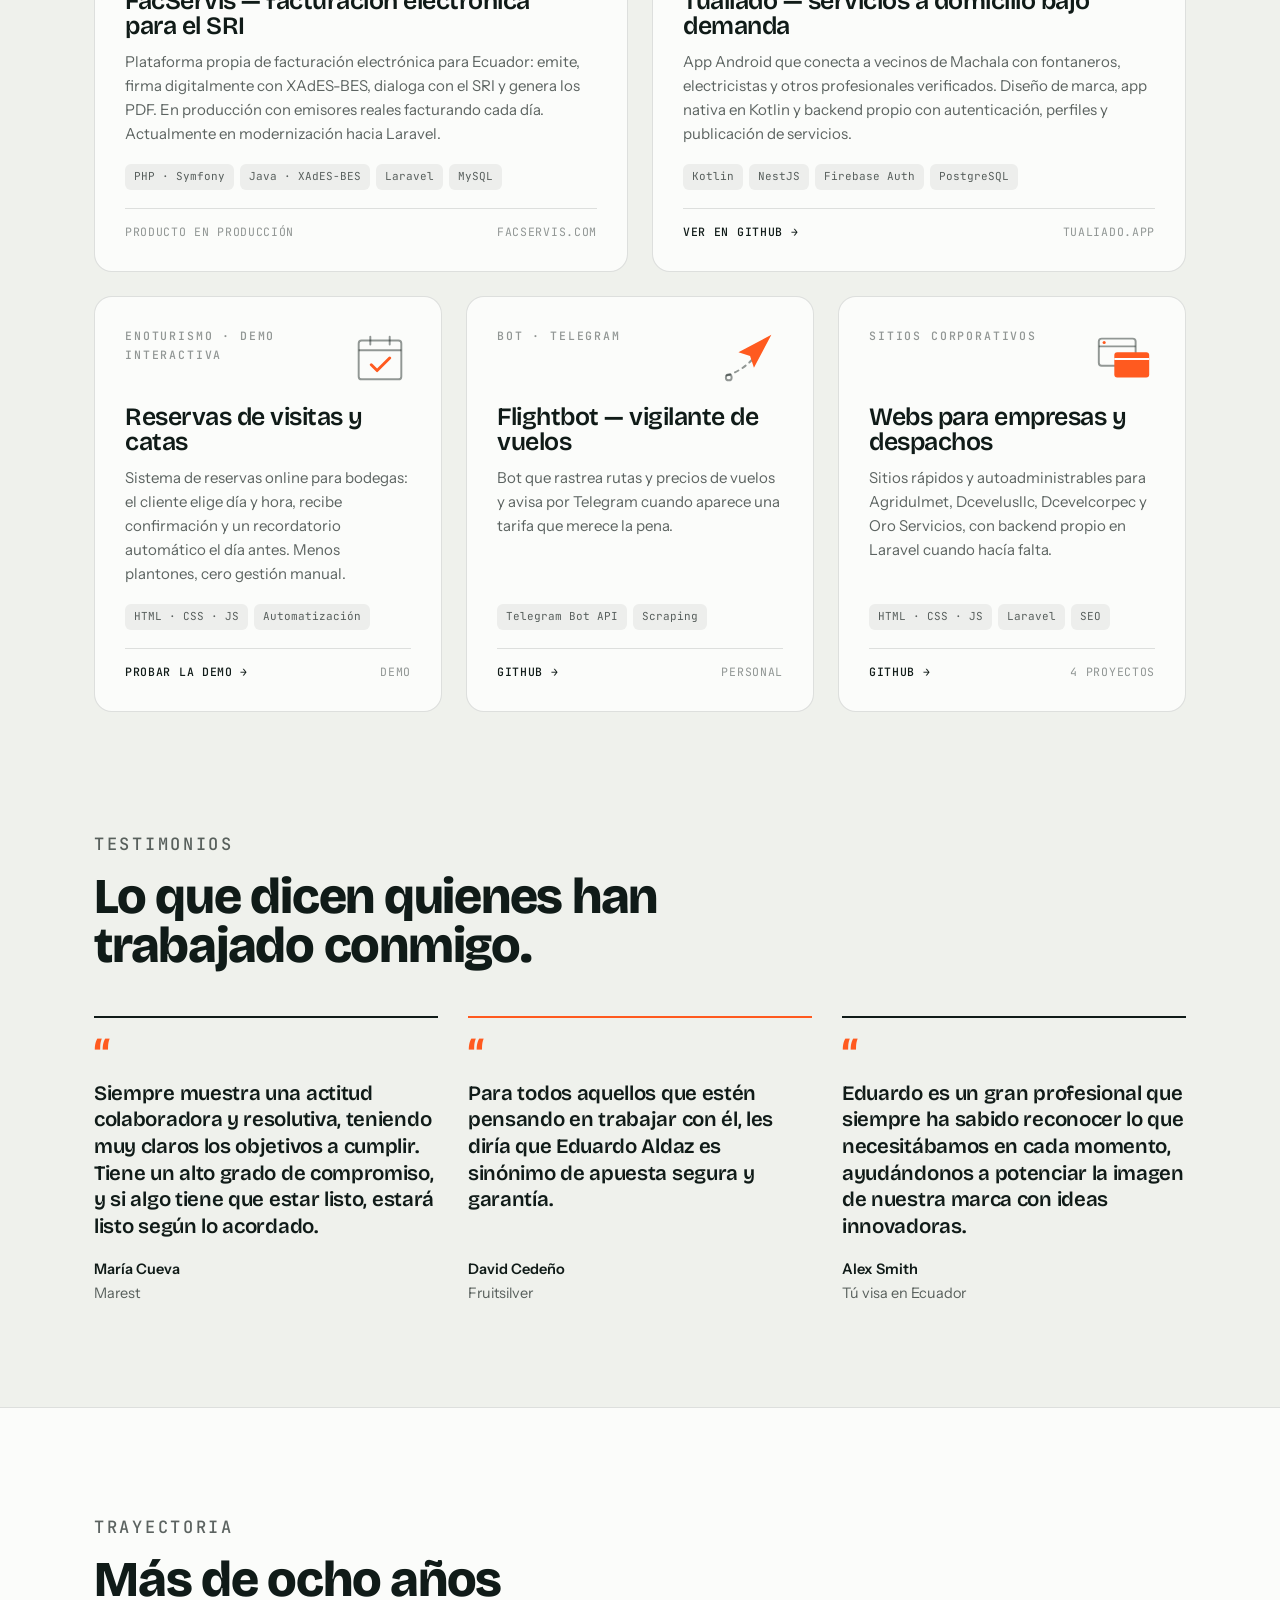
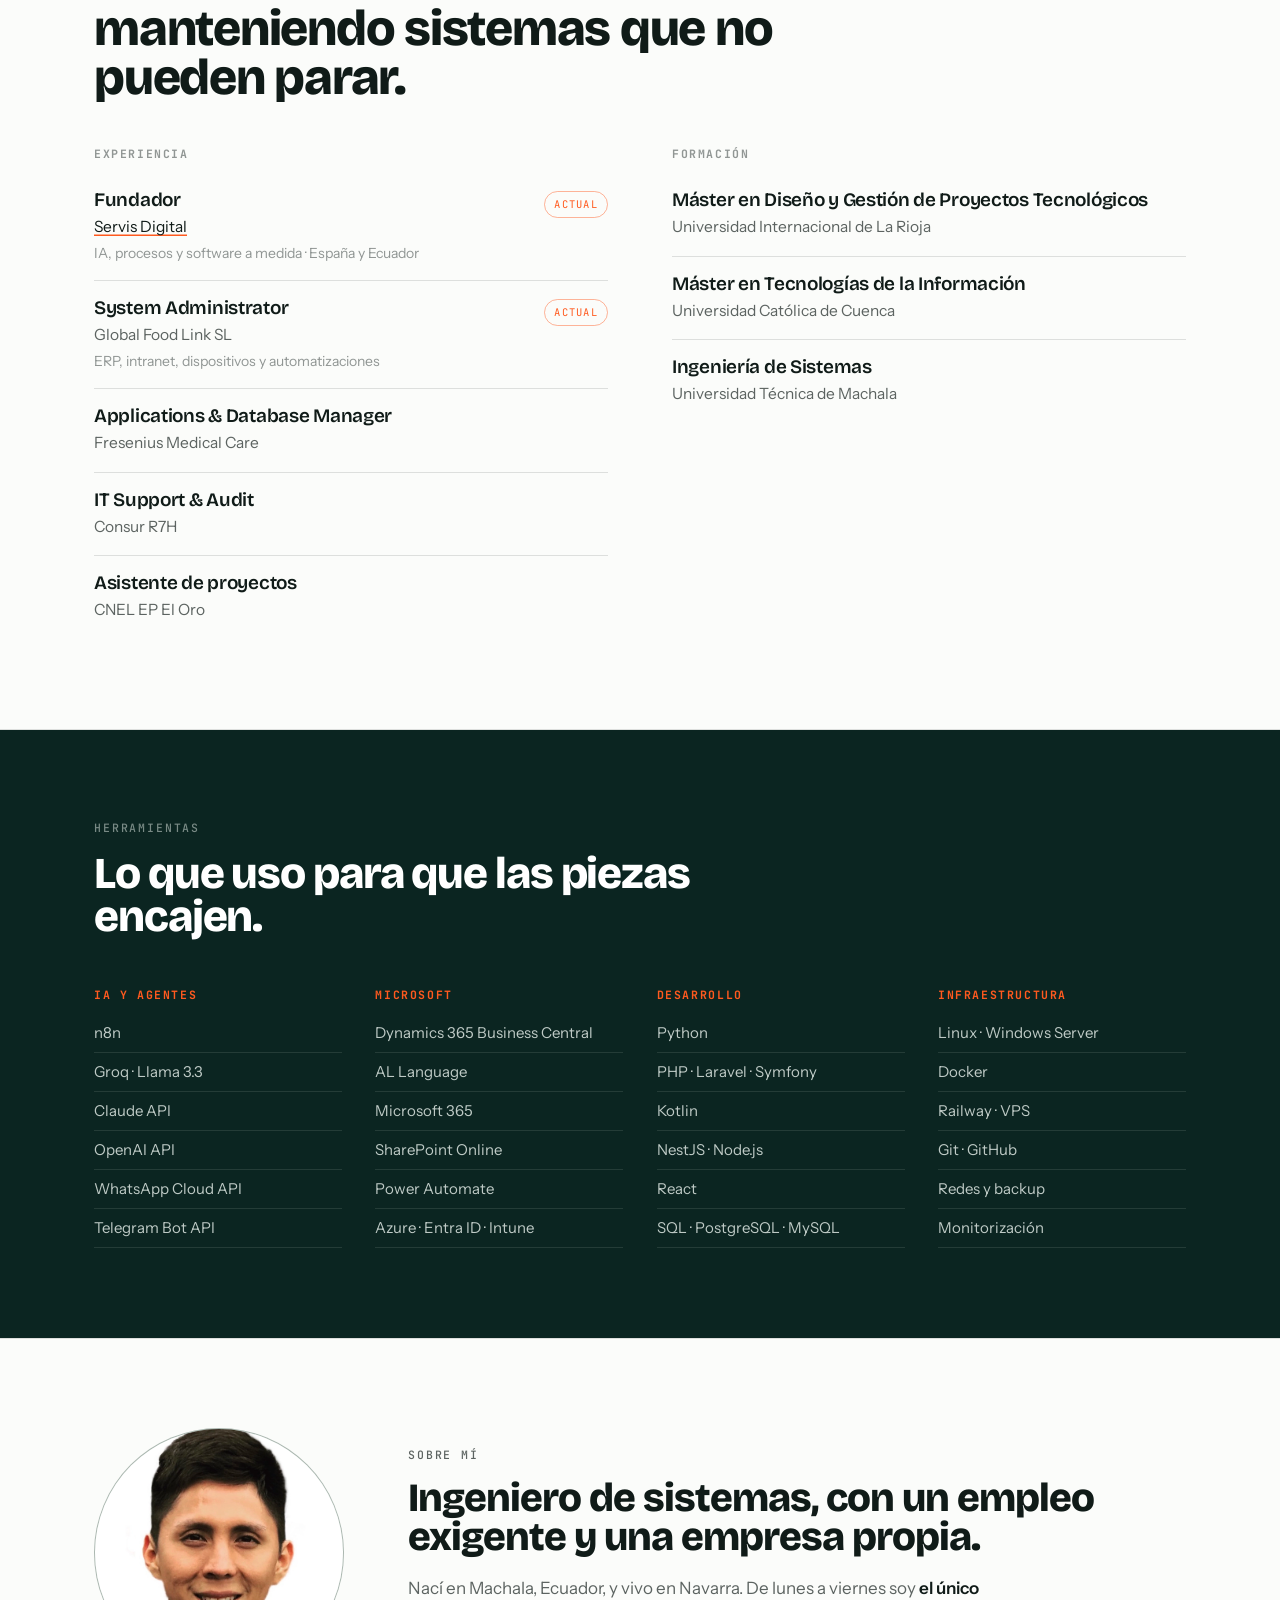
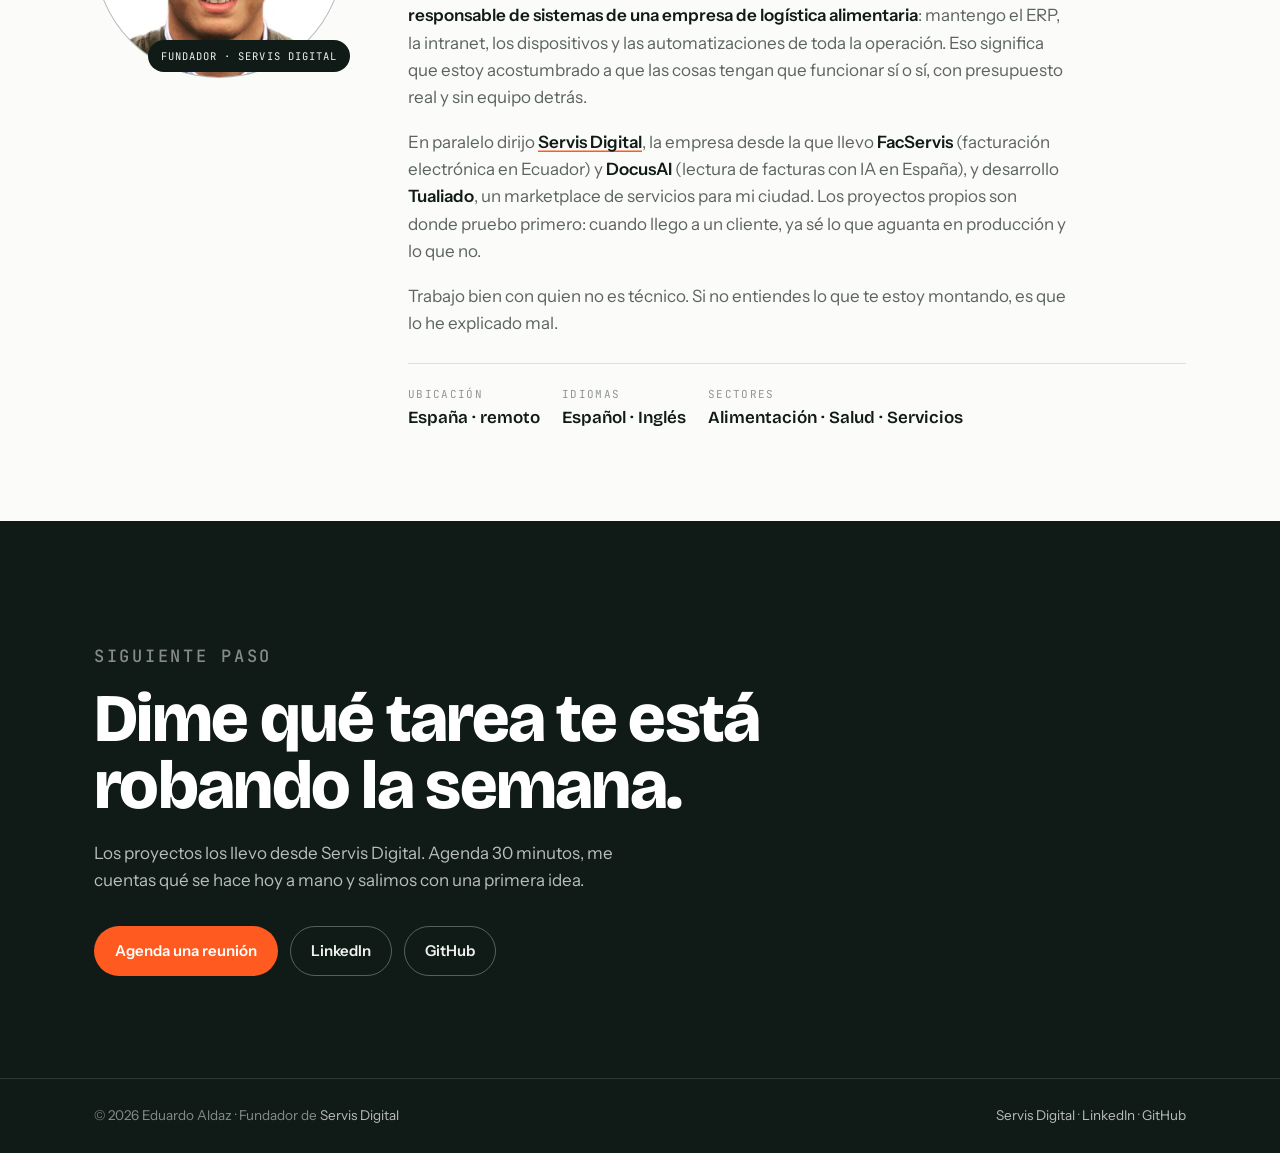
==== commit e75214d2: "Add EA favicon and role tagline next to the name Co-Authored-By: Claude Opus 5.5 <noreply@anthropic." ====
--- a/index.html
+++ b/index.html
@@ -3,9 +3,13 @@
 <head>
 <meta charset="utf-8">
 <meta name="viewport" content="width=device-width, initial-scale=1">
-<title>Eduardo Aldaz — Fundador de Servis Digital</title>
+<title>Eduardo Aldaz — Ingeniero de IA y automatización</title>
+<link rel="icon" href="favicon.svg" type="image/svg+xml">
+<link rel="icon" href="favicon.ico" sizes="32x32">
+<link rel="apple-touch-icon" href="apple-touch-icon.png">
+<meta name="theme-color" content="#101B18">
 <meta name="description" content="Diseño sistemas que hacen solos el trabajo repetitivo: agentes de IA, integraciones con ERP y automatización de procesos para empresas en Europa y Latinoamérica.">
-<meta property="og:title" content="Eduardo Aldaz — Fundador de Servis Digital">
+<meta property="og:title" content="Eduardo Aldaz — Ingeniero de IA y automatización">
 <meta property="og:url" content="https://eduardoaldaz.servisdigital.com/">
 <link rel="canonical" href="https://eduardoaldaz.servisdigital.com/">
 <meta property="og:description" content="Agentes de IA, integraciones con ERP y automatización de procesos. Fundador de Servis Digital. Proyectos en producción en salud, facturación electrónica y servicios.">
@@ -60,6 +64,8 @@
 .nav-in{display:flex;align-items:center;gap:28px;height:64px;max-width:var(--maxw);margin:0 auto;padding-inline:var(--pad)}
 .mark{display:flex;align-items:center;gap:10px;text-decoration:none;font-family:var(--display);font-weight:800;font-size:16px;letter-spacing:-.02em;margin-right:auto}
 .mark span.dot{width:9px;height:9px;border-radius:50%;background:var(--signal);flex:none}
+.mark .role{font-family:var(--mono);font-weight:500;font-size:11px;letter-spacing:.1em;text-transform:uppercase;color:var(--ink-45);padding-left:12px;margin-left:2px;border-left:1px solid var(--line)}
+@media (max-width:900px){.mark .role{display:none}}
 .nav-links{display:flex;gap:26px}
 .nav-links a{font-size:14.5px;text-decoration:none;color:var(--ink-70);padding-block:4px}
 .nav-links a:hover{color:var(--ink);box-shadow:inset 0 -1.5px 0 var(--signal)}
@@ -339,7 +345,7 @@
 
 <nav class="nav">
   <div class="nav-in">
-    <a class="mark" href="#top"><span class="dot"></span>Eduardo Aldaz</a>
+    <a class="mark" href="#top"><span class="dot"></span>Eduardo Aldaz<span class="role">Ingeniero de IA y automatización</span></a>
     <div class="nav-links">
       <a href="#proyectos">Proyectos</a>
       <a href="#trayectoria">Trayectoria</a>
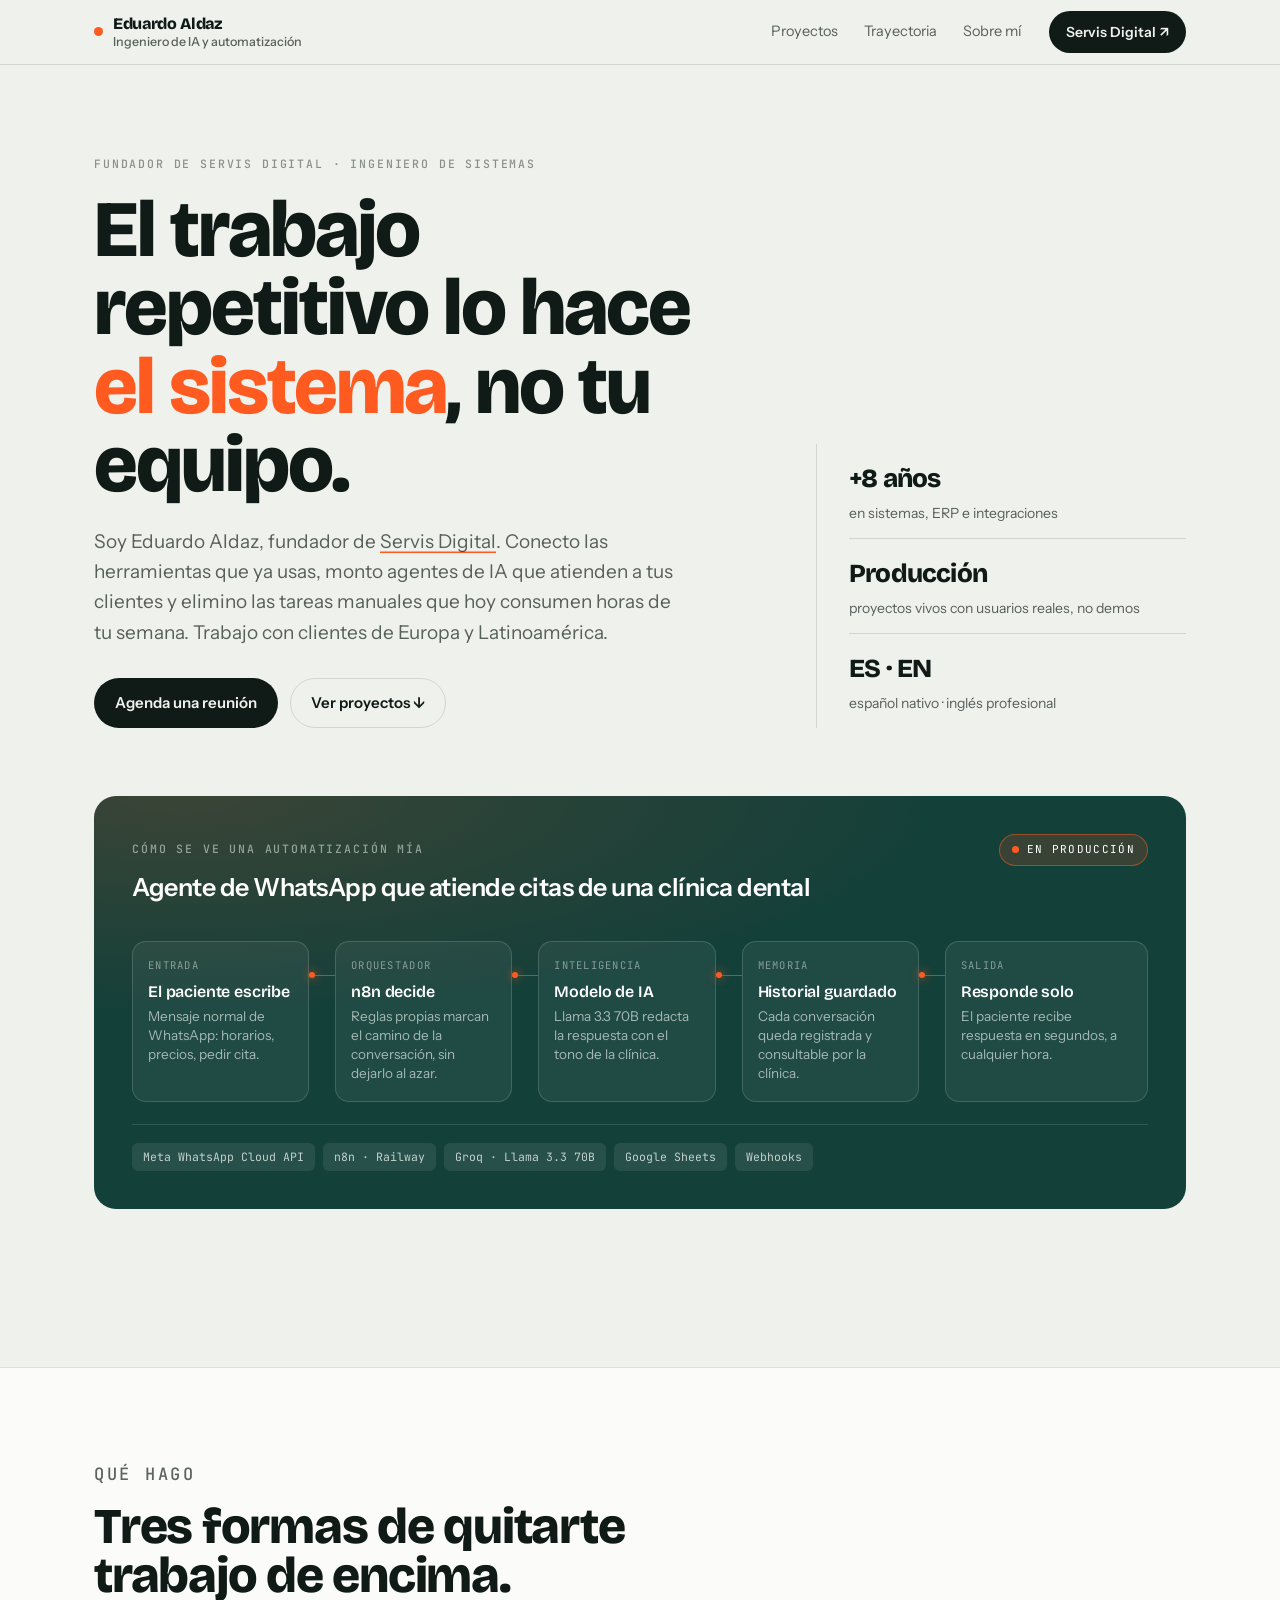
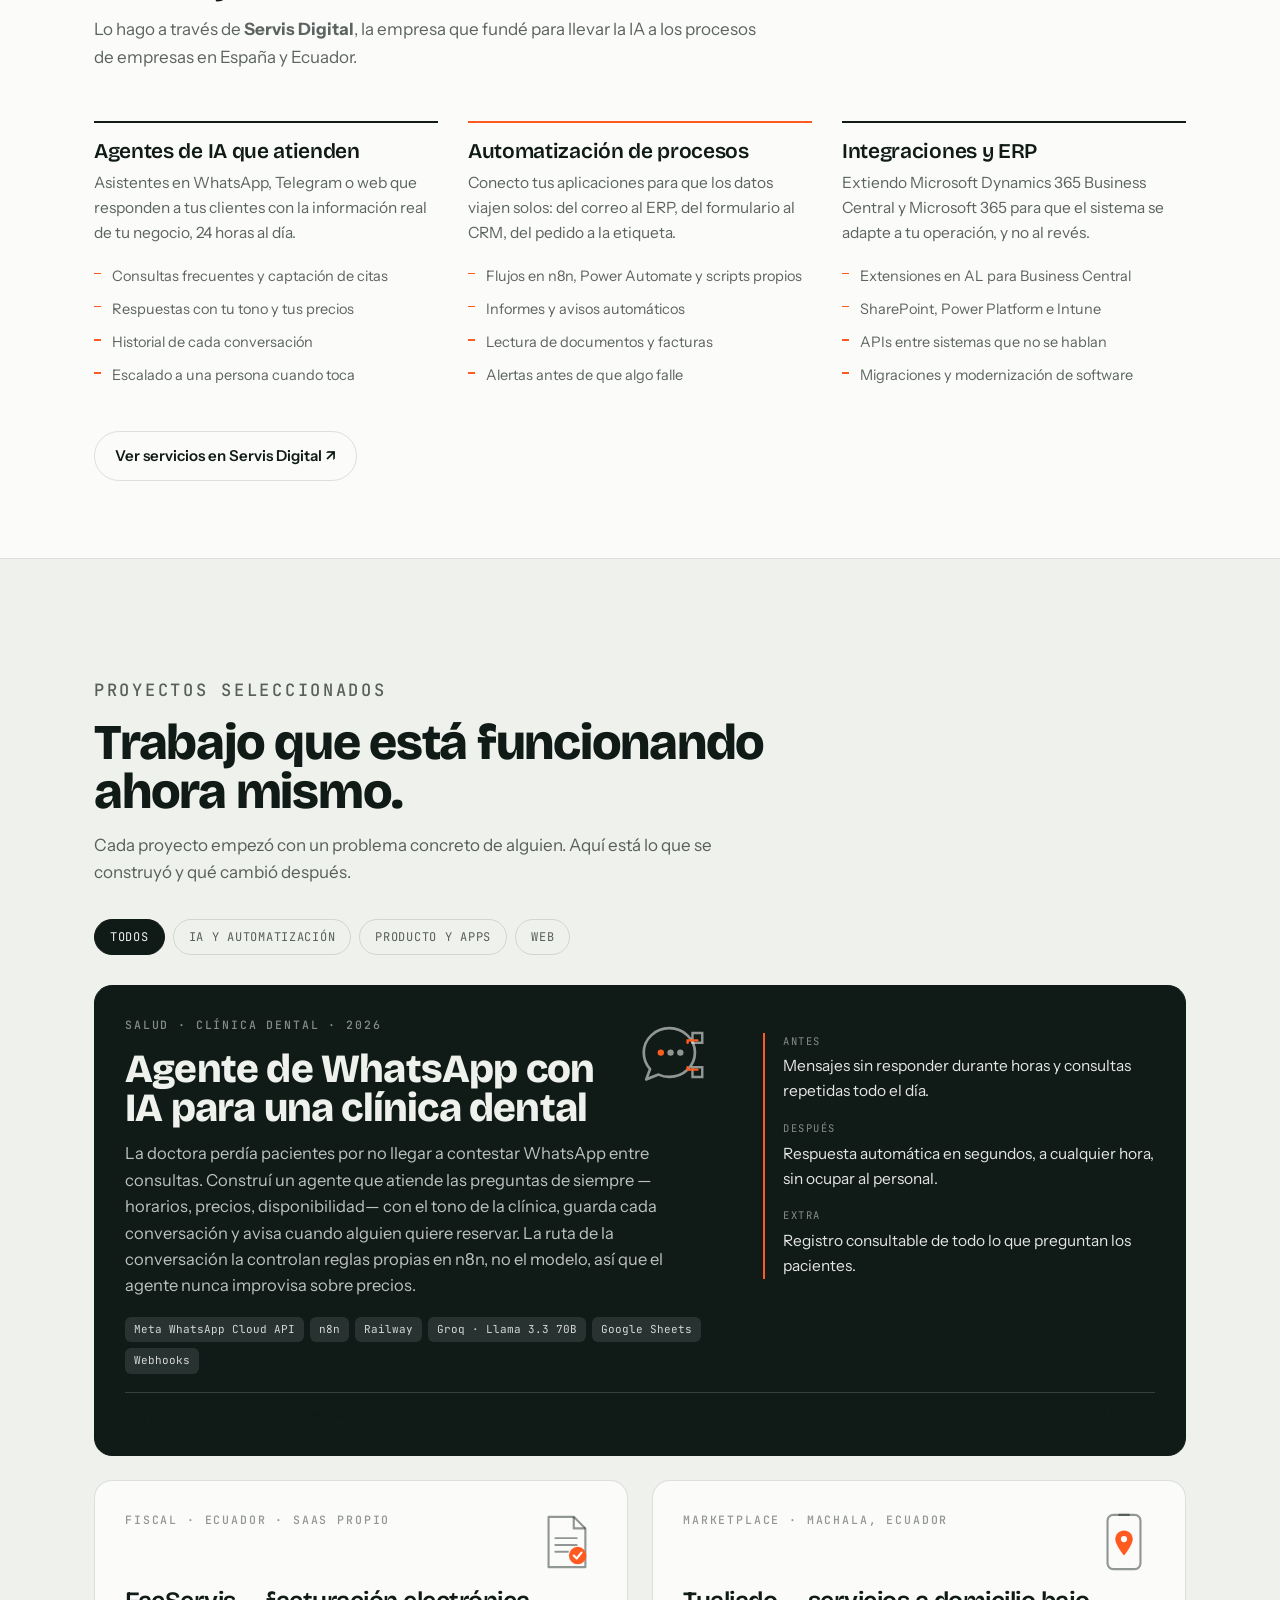
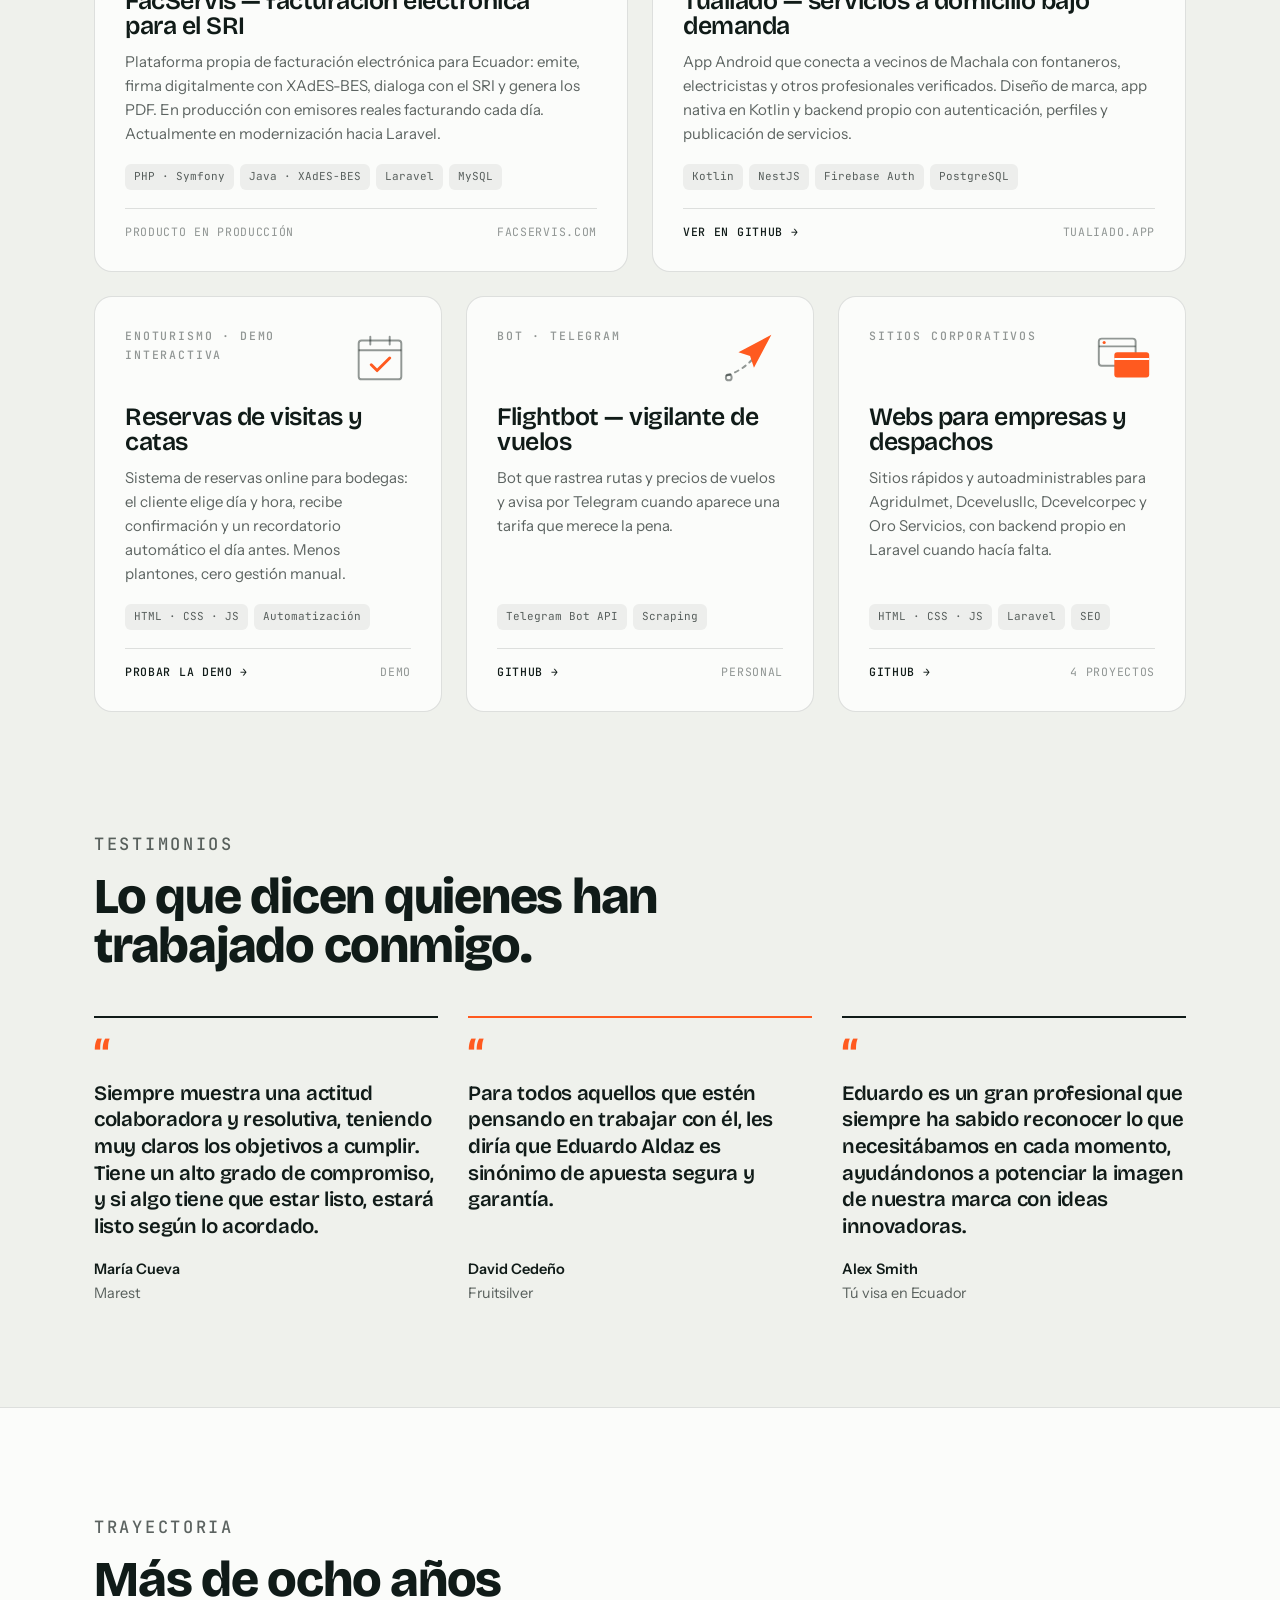
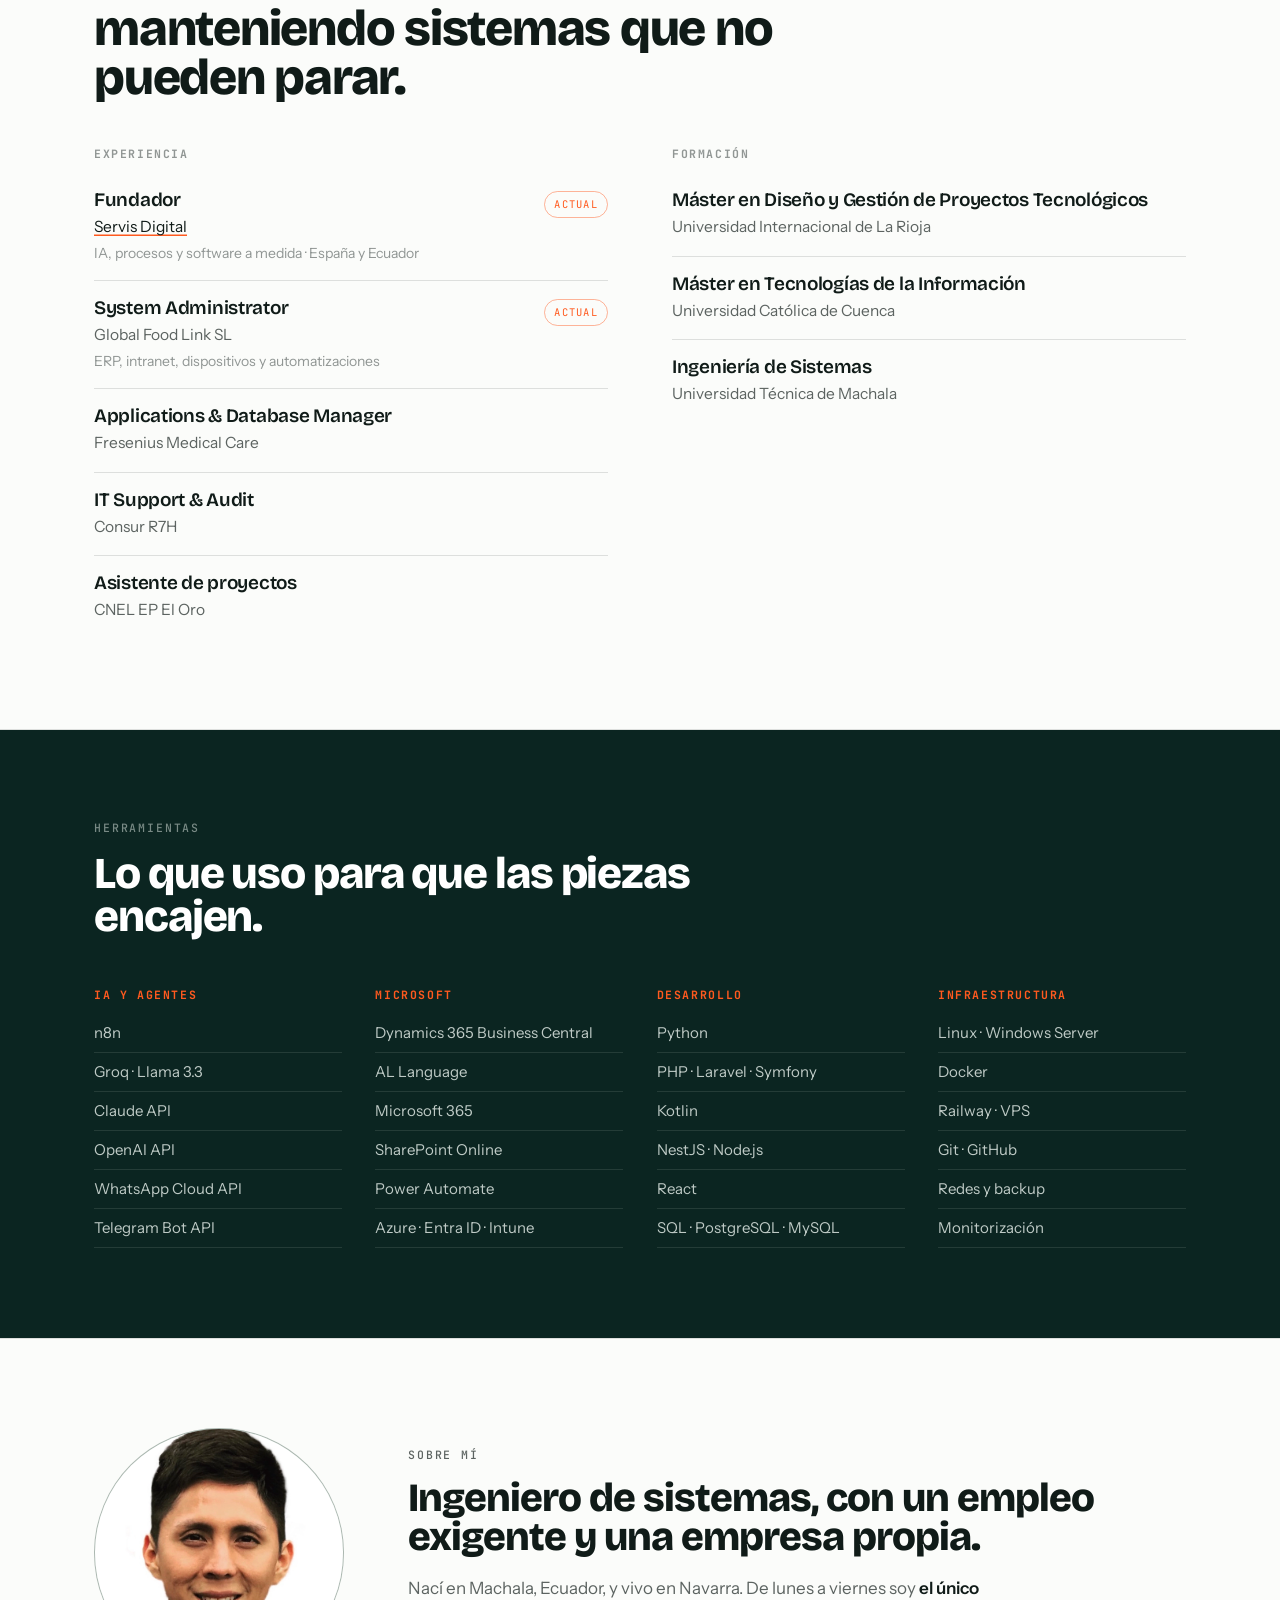
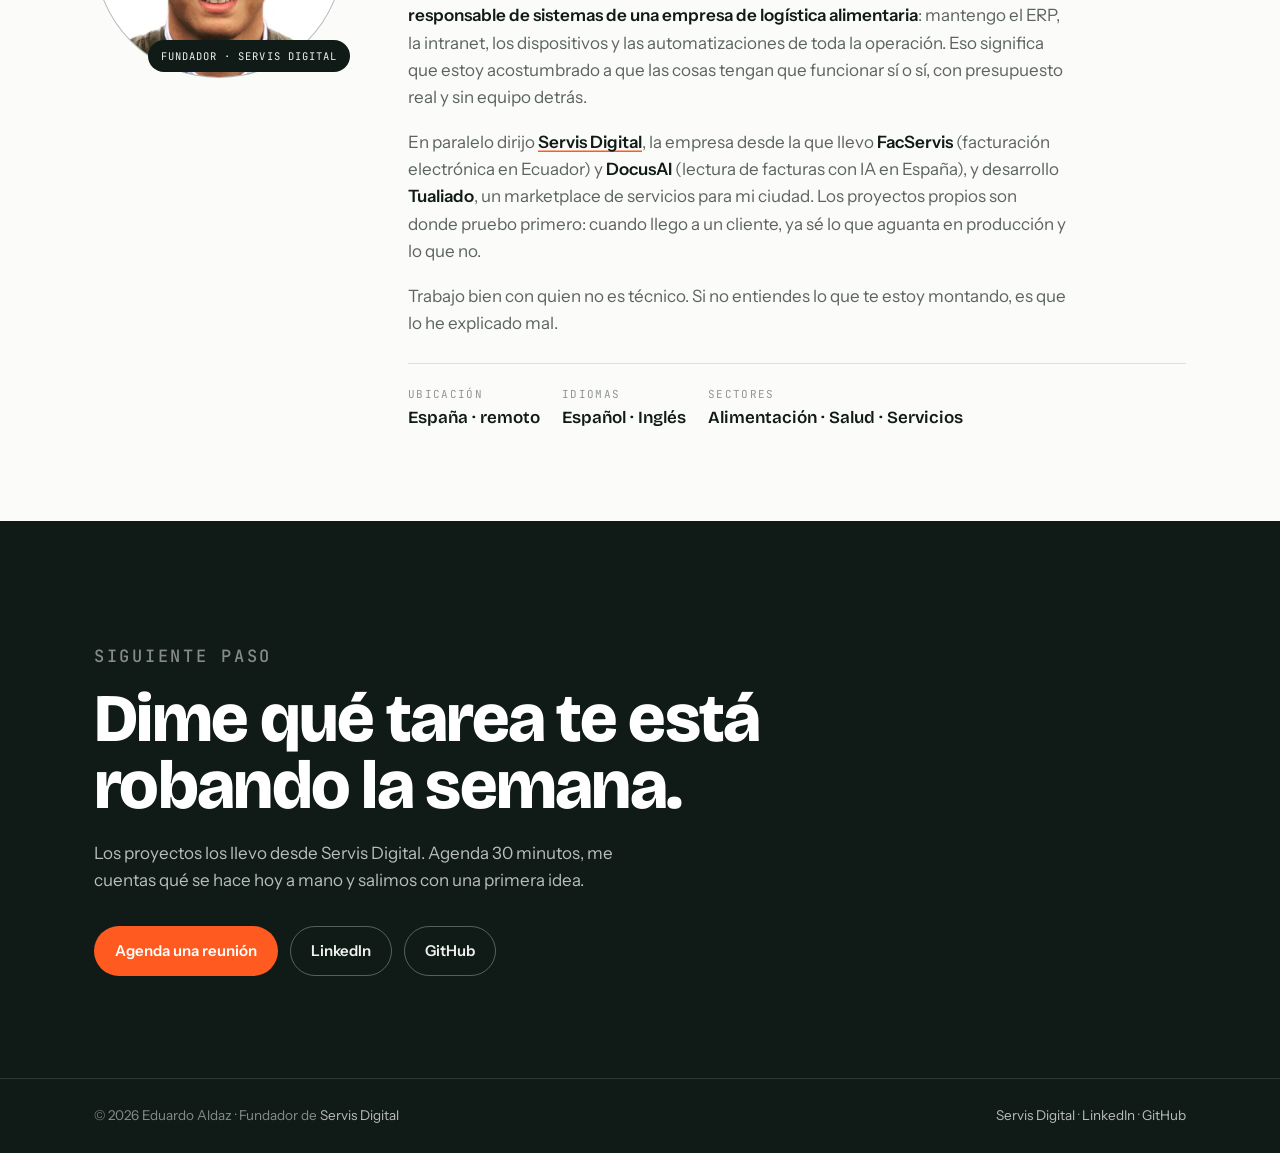
==== commit 80c58d40: "Tagline under the name on every screen size; Servis Digital link inside the mobile menu Co-Authored-" ====
--- a/index.html
+++ b/index.html
@@ -63,9 +63,14 @@
 }
 .nav-in{display:flex;align-items:center;gap:28px;height:64px;max-width:var(--maxw);margin:0 auto;padding-inline:var(--pad)}
 .mark{display:flex;align-items:center;gap:10px;text-decoration:none;font-family:var(--display);font-weight:800;font-size:16px;letter-spacing:-.02em;margin-right:auto}
+.menu-btn{display:none;order:3;align-items:center;justify-content:center;width:42px;height:42px;margin-right:-8px;border:0;background:none;color:var(--ink);cursor:pointer;border-radius:999px}
+.menu-btn svg path{fill:none;stroke:currentColor;stroke-width:2;stroke-linecap:round}
+.menu-btn .i-close,.nav.open .menu-btn .i-open{display:none}
+.nav.open .menu-btn .i-close{display:inline}
+.nav-links a.only-menu{display:none}
 .mark span.dot{width:9px;height:9px;border-radius:50%;background:var(--signal);flex:none}
-.mark .role{font-family:var(--mono);font-weight:500;font-size:11px;letter-spacing:.1em;text-transform:uppercase;color:var(--ink-45);padding-left:12px;margin-left:2px;border-left:1px solid var(--line)}
-@media (max-width:900px){.mark .role{display:none}}
+.mark .who{display:flex;flex-direction:column;line-height:1.15}
+.mark .role{font-family:var(--body);font-weight:500;font-size:12.5px;letter-spacing:0;color:var(--ink-70);margin-top:2px}
 .nav-links{display:flex;gap:26px}
 .nav-links a{font-size:14.5px;text-decoration:none;color:var(--ink-70);padding-block:4px}
 .nav-links a:hover{color:var(--ink);box-shadow:inset 0 -1.5px 0 var(--signal)}
@@ -324,7 +329,14 @@
 }
 @media (max-width:660px){
   body{font-size:16.5px}
-  .nav-links{display:none}
+  .nav-in{gap:12px}
+  .nav > .nav-in > .btn{display:none}
+  .nav-links a.only-menu{display:block}
+  .menu-btn{display:inline-flex}
+  .nav-links{display:none;position:absolute;left:0;right:0;top:64px;flex-direction:column;gap:0;background:var(--bone);border-bottom:1px solid var(--line);padding:6px var(--pad) 14px}
+  .nav.open .nav-links{display:flex}
+  .nav-links a{padding:14px 0;font-size:17px;color:var(--ink);border-bottom:1px solid var(--line)}
+  .nav-links a:last-child{border-bottom:0}
   .flow{grid-template-columns:1fr}
   .serv,.steps,.stack-grid,.cards{grid-template-columns:1fr}
   .card,.card.feat,.card.small{grid-column:span 1}
@@ -345,11 +357,15 @@
 
 <nav class="nav">
   <div class="nav-in">
-    <a class="mark" href="#top"><span class="dot"></span>Eduardo Aldaz<span class="role">Ingeniero de IA y automatización</span></a>
-    <div class="nav-links">
+    <a class="mark" href="#top"><span class="dot"></span><span class="who">Eduardo Aldaz<span class="role">Ingeniero de IA y automatización</span></span></a>
+    <button class="menu-btn" type="button" aria-expanded="false" aria-controls="nav-links" aria-label="Abrir menú">
+      <svg viewBox="0 0 24 24" width="22" height="22" aria-hidden="true"><path class="i-open" d="M4 7h16M4 12h16M4 17h16"/><path class="i-close" d="M6 6l12 12M18 6 6 18"/></svg>
+    </button>
+    <div class="nav-links" id="nav-links">
       <a href="#proyectos">Proyectos</a>
       <a href="#trayectoria">Trayectoria</a>
       <a href="#sobre-mi">Sobre mí</a>
+      <a class="only-menu" href="https://servisdigital.com" target="_blank" rel="noopener">Servis Digital ↗</a>
     </div>
     <a class="btn btn-primary btn-sm" href="https://servisdigital.com" target="_blank" rel="noopener">Servis Digital ↗</a>
   </div>
@@ -750,6 +766,14 @@
 </footer>
 
 <script>
+// Menú móvil
+(() => {
+  const nav = document.querySelector('.nav'), btn = nav.querySelector('.menu-btn');
+  const set = (o) => { nav.classList.toggle('open', o); btn.setAttribute('aria-expanded', o); btn.setAttribute('aria-label', o ? 'Cerrar menú' : 'Abrir menú'); };
+  btn.addEventListener('click', () => set(!nav.classList.contains('open')));
+  nav.querySelectorAll('.nav-links a').forEach((a) => a.addEventListener('click', () => set(false)));
+  document.addEventListener('keydown', (e) => { if (e.key === 'Escape') set(false); });
+})();
 // Filtro de proyectos
 const btns = document.querySelectorAll('.filters button');
 const cards = document.querySelectorAll('.cards .card');
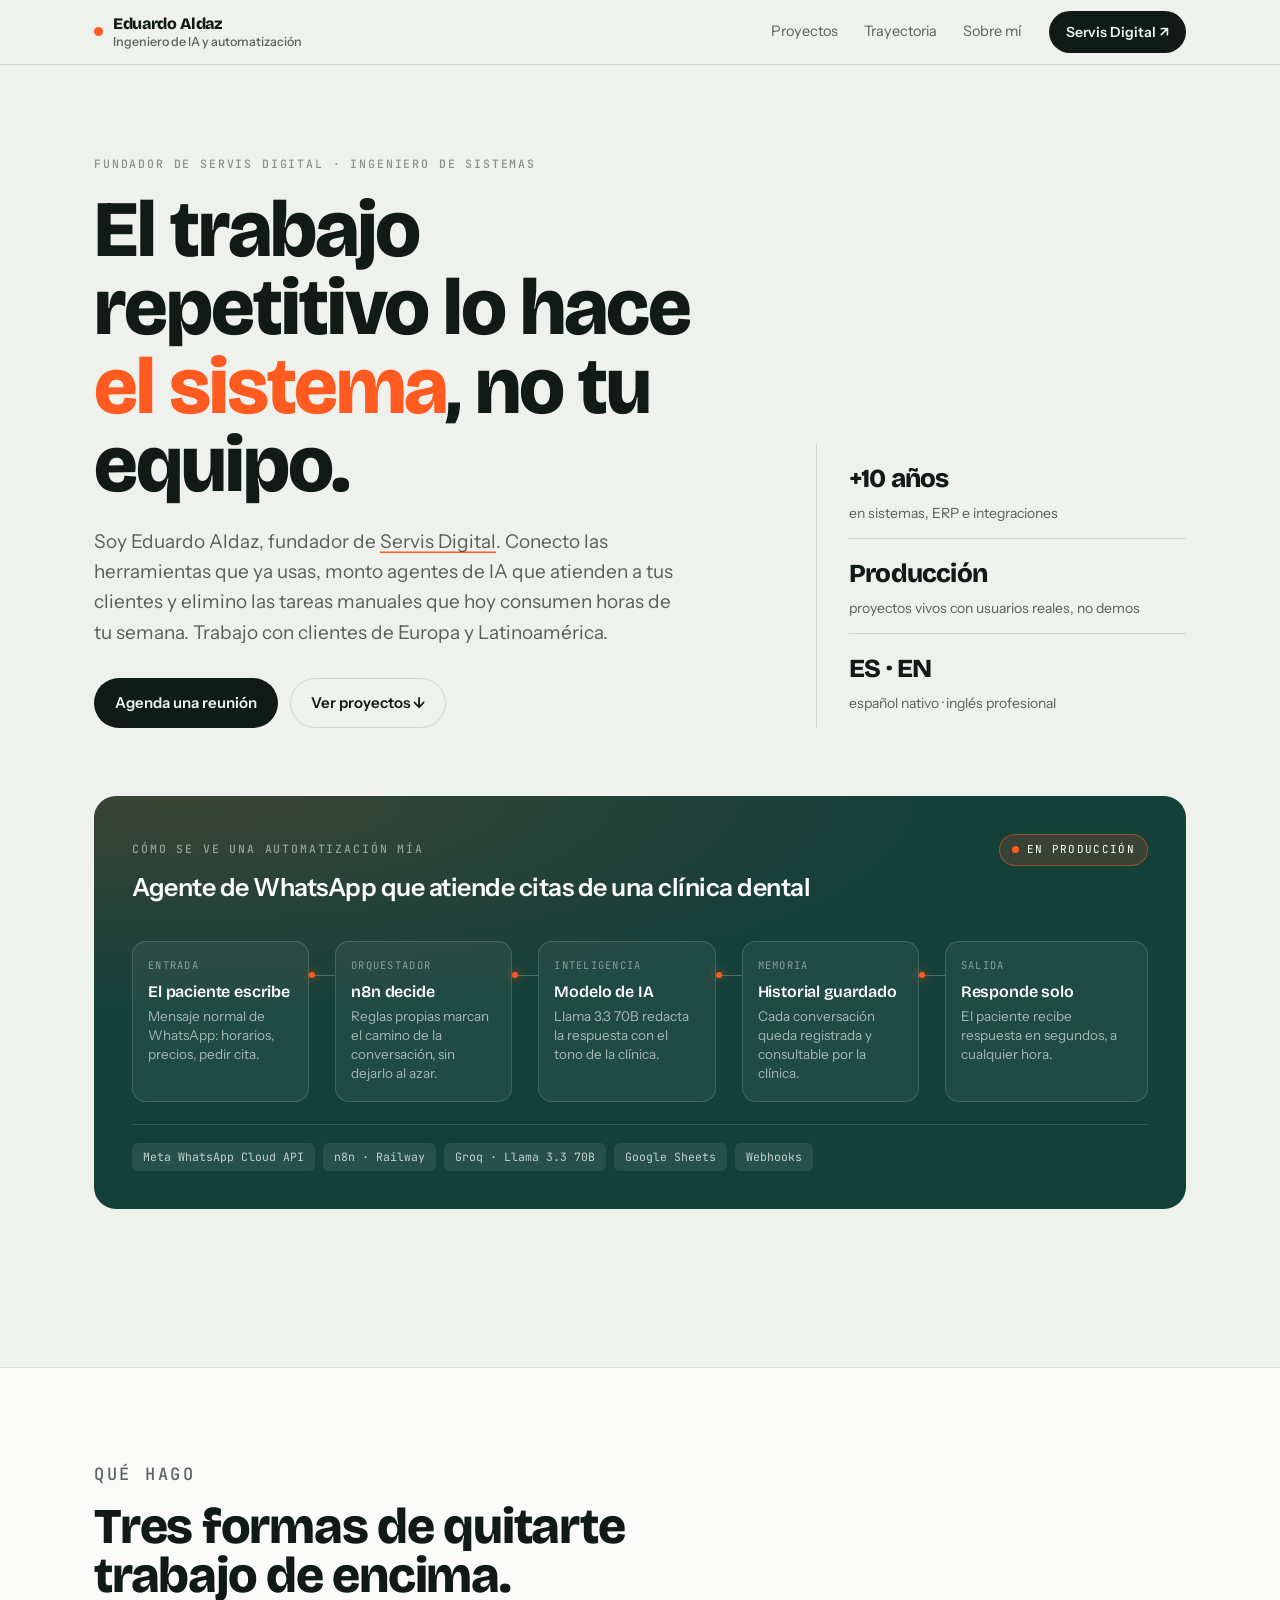
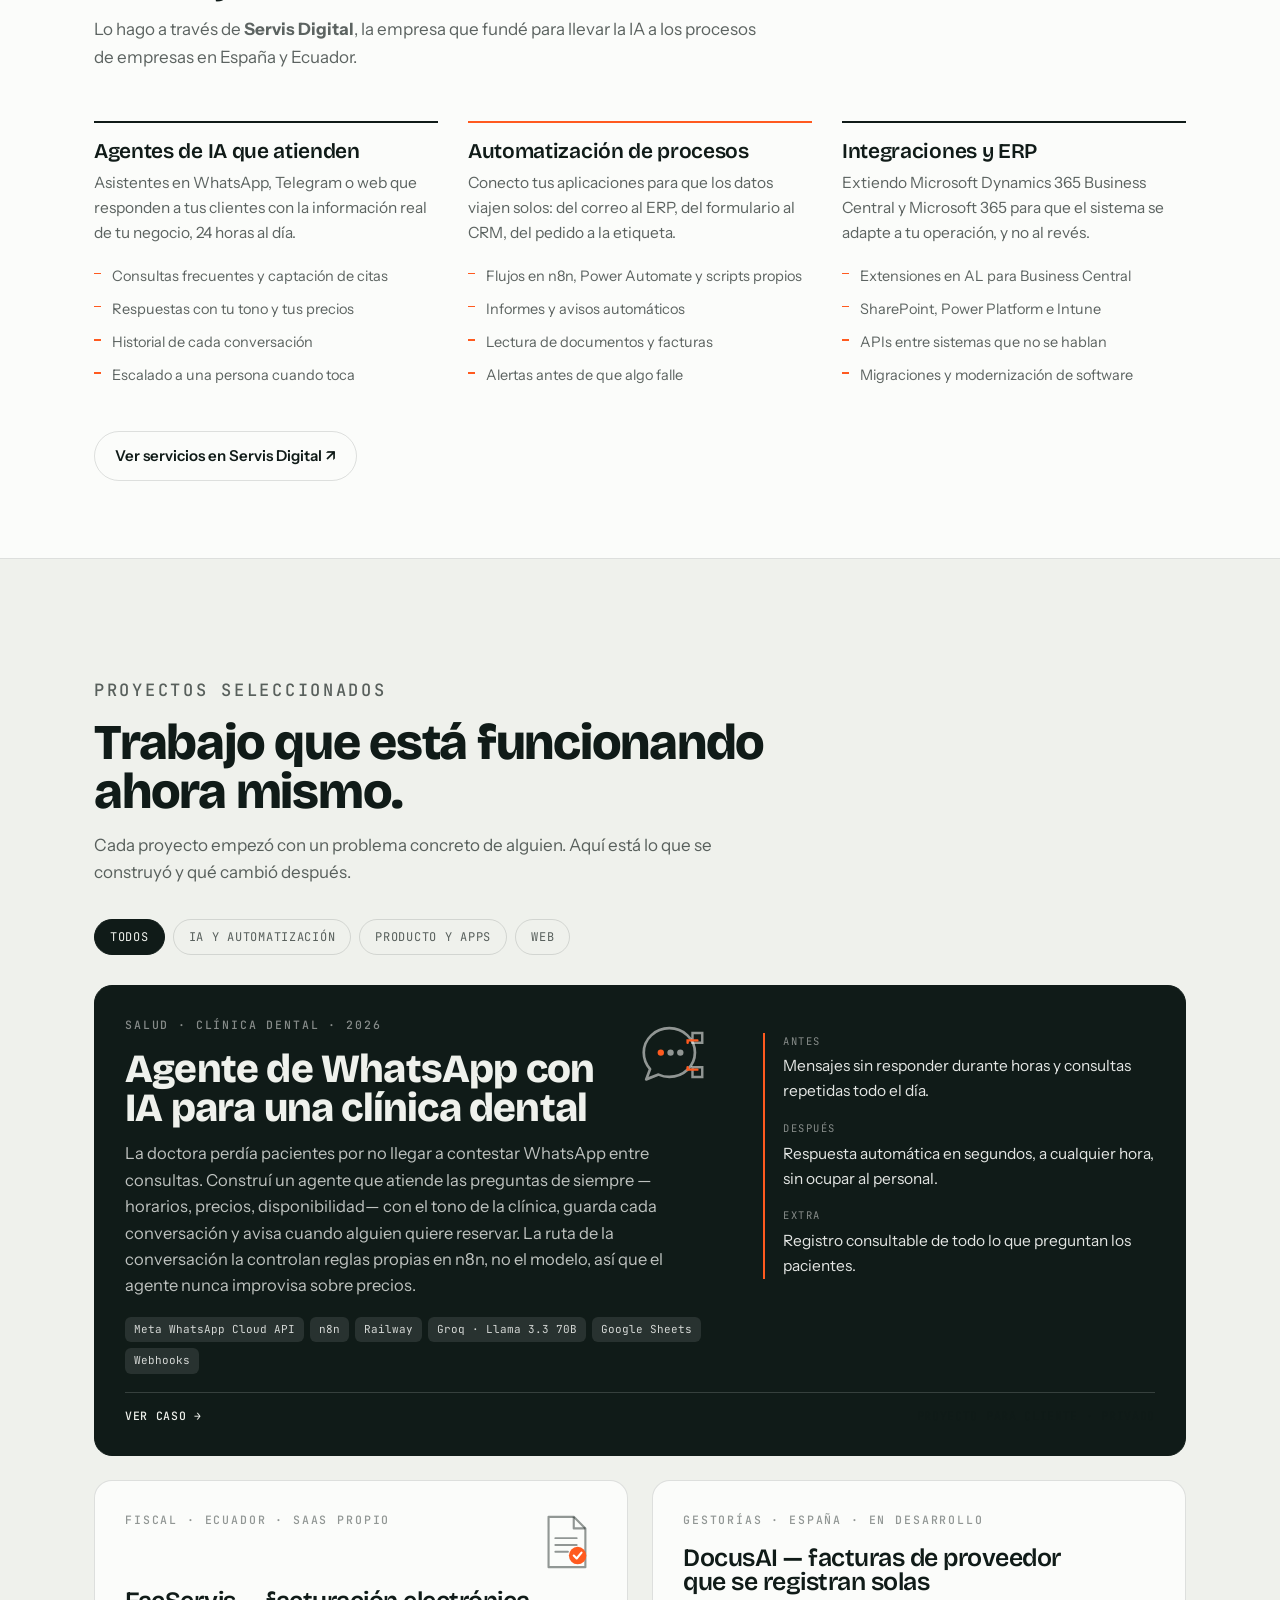
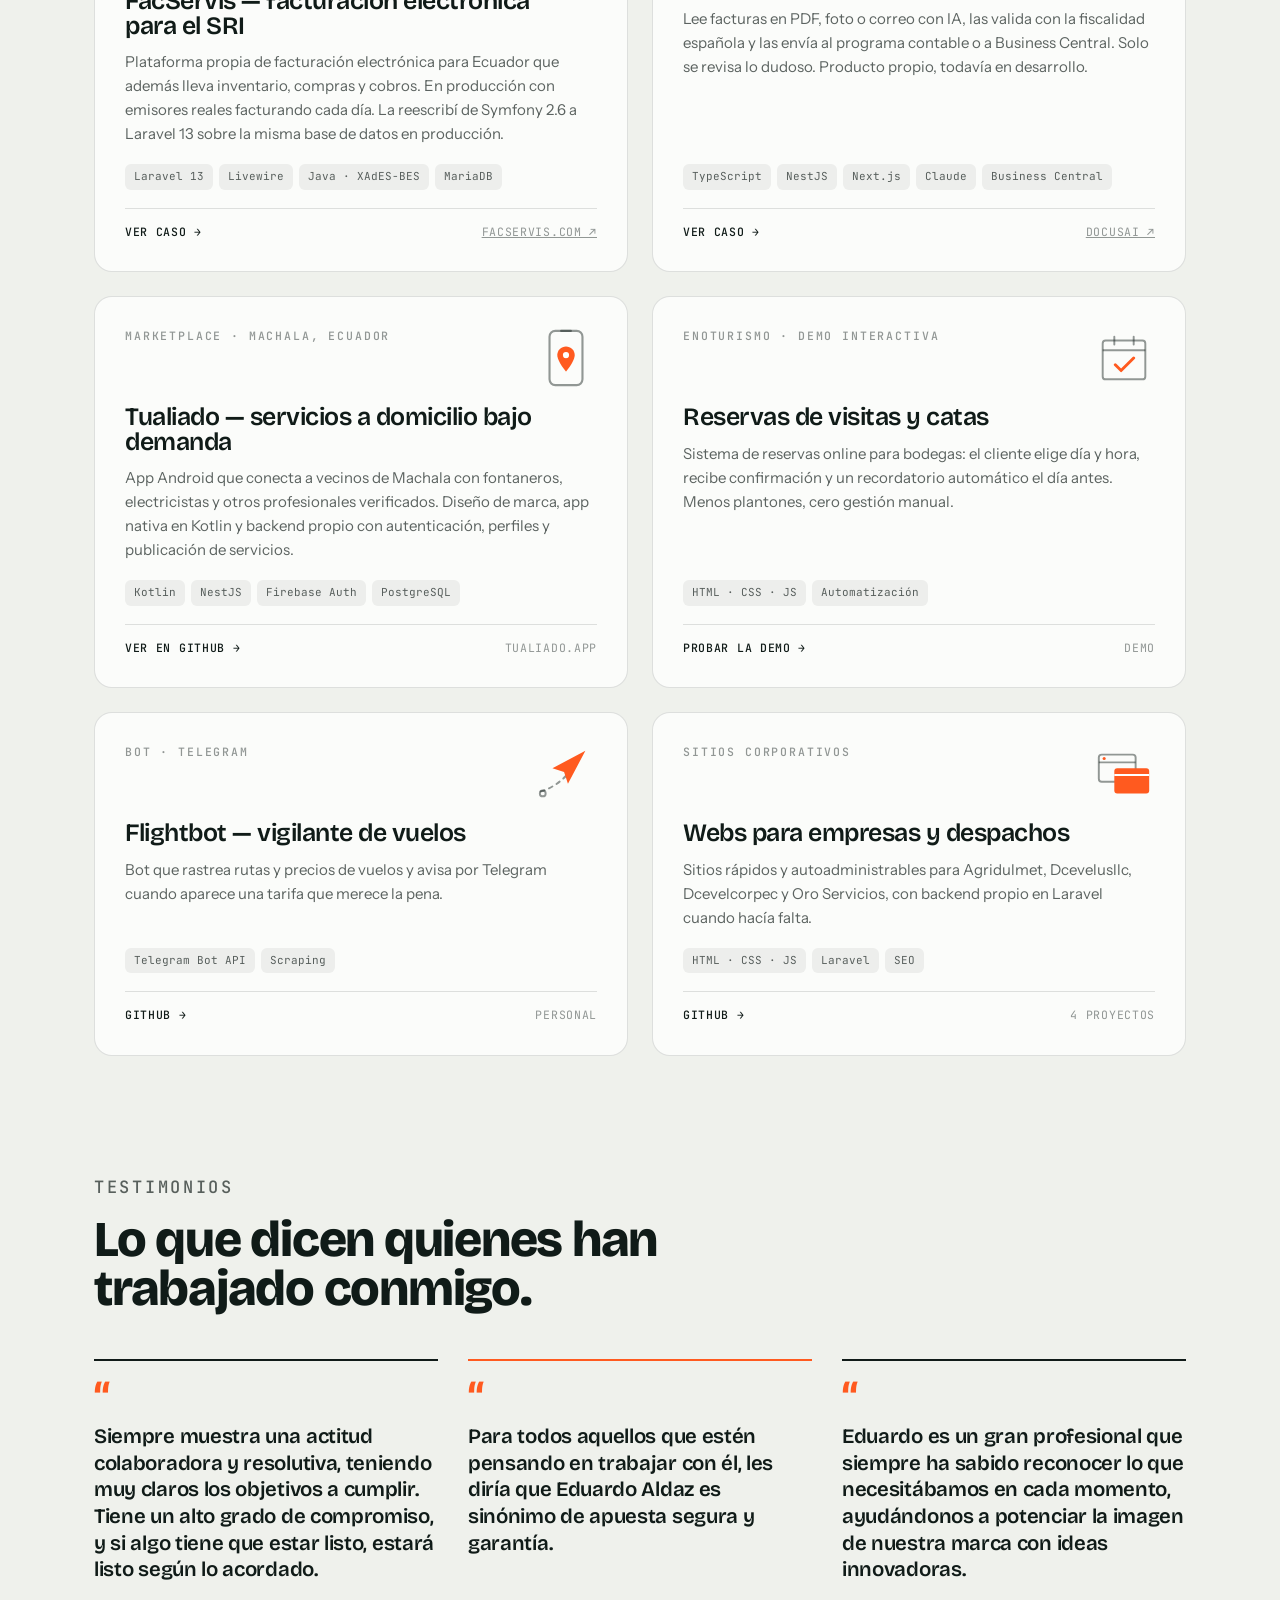
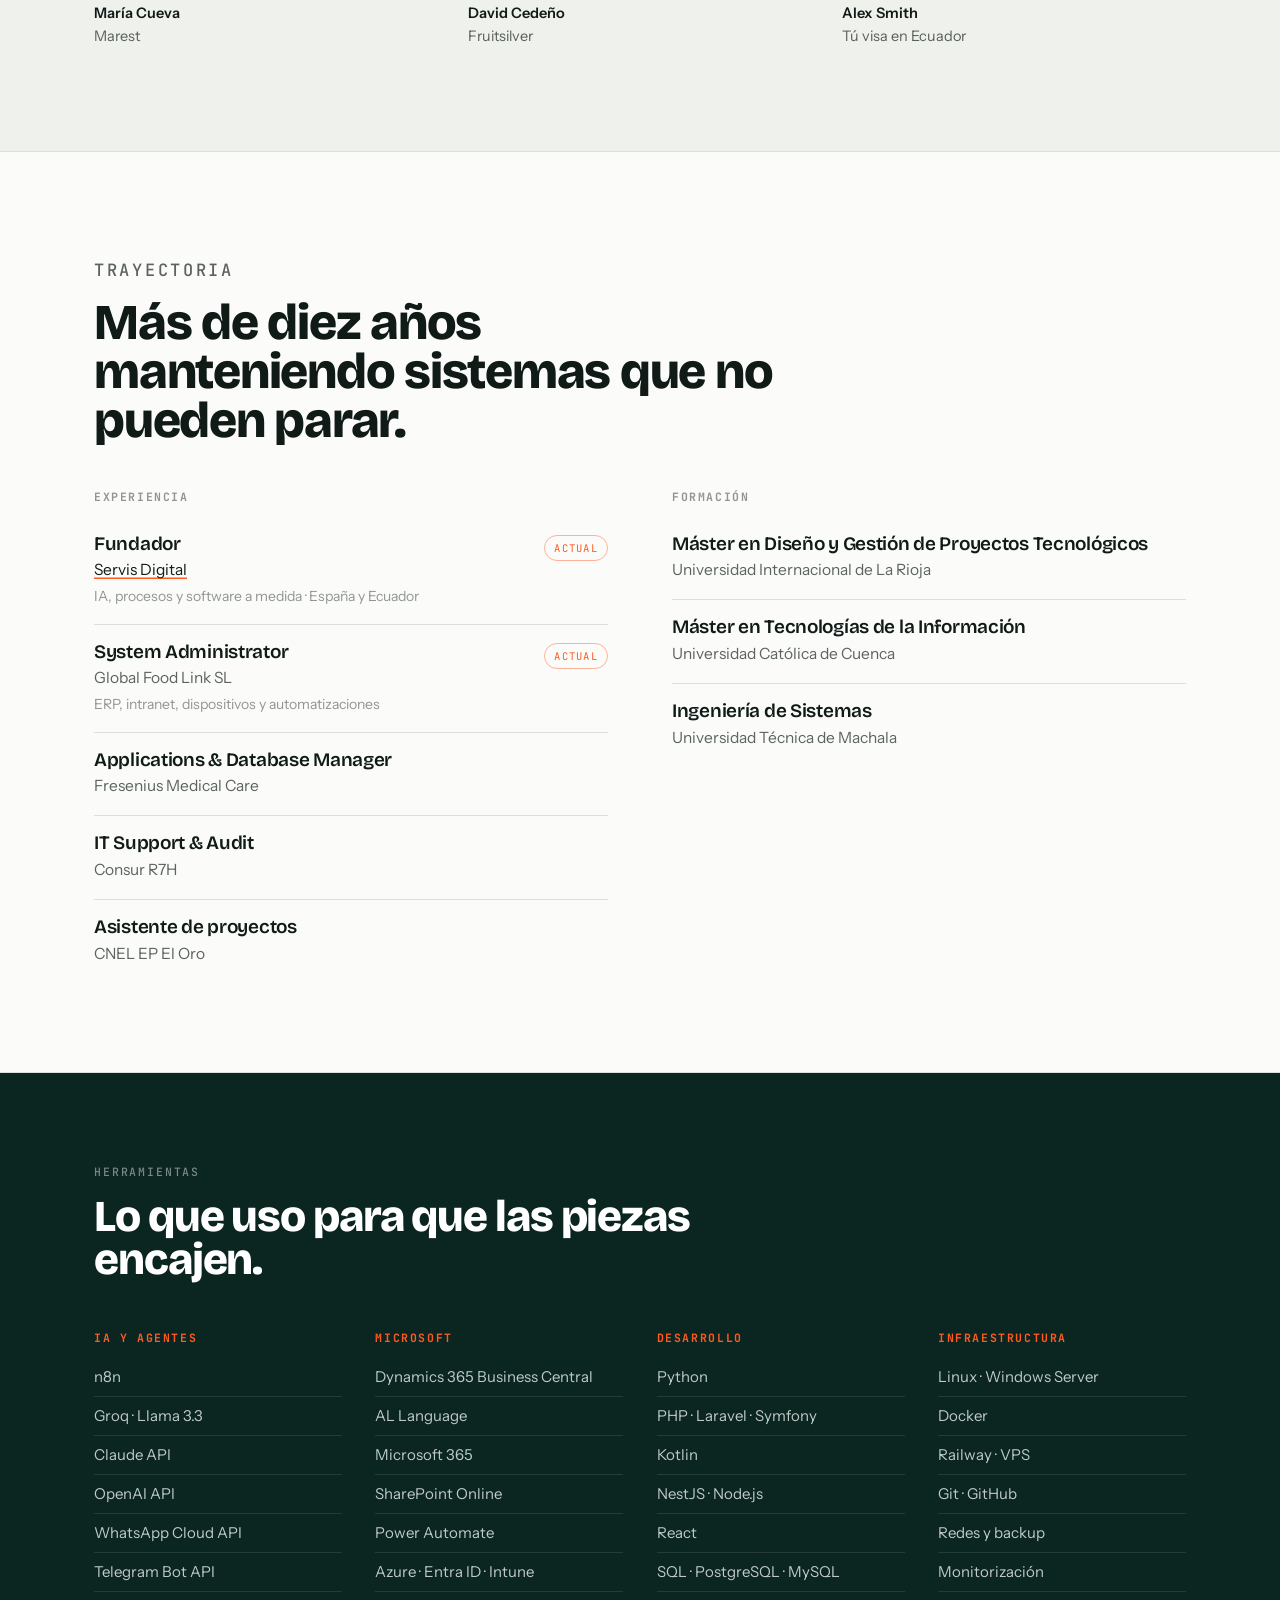
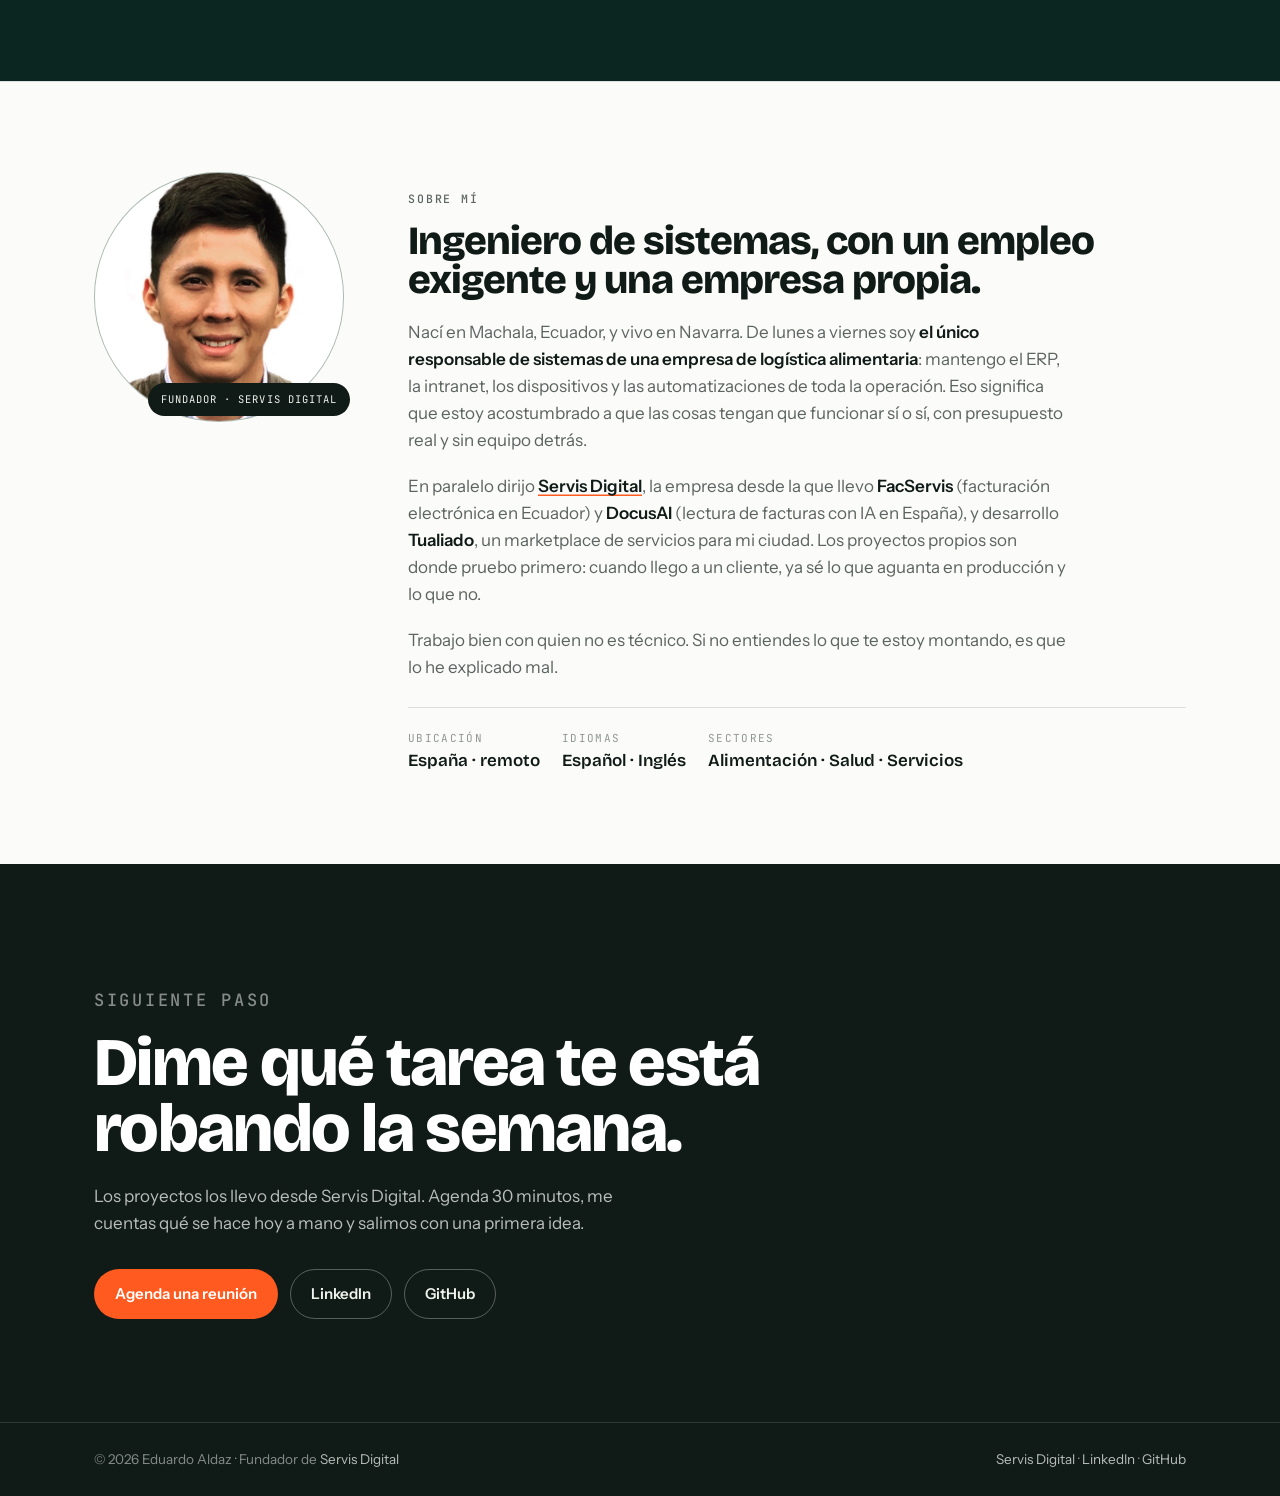
==== commit 6b5cdf55: "Case studies for FacServis, DocusAI and the WhatsApp agent; home cards link to them FacServis card u" ====
--- a/index.html
+++ b/index.html
@@ -14,6 +14,11 @@
 <link rel="canonical" href="https://eduardoaldaz.servisdigital.com/">
 <meta property="og:description" content="Agentes de IA, integraciones con ERP y automatización de procesos. Fundador de Servis Digital. Proyectos en producción en salud, facturación electrónica y servicios.">
 <meta property="og:type" content="website">
+<meta property="og:image" content="https://eduardoaldaz.servisdigital.com/img/og-portfolio.png">
+<meta property="og:image:width" content="1200">
+<meta property="og:image:height" content="627">
+<meta property="og:image:alt" content="Eduardo Aldaz — portfolio: FacServis, WhatsApp AI agent, DocusAI">
+<meta name="twitter:card" content="summary_large_image">
 <link rel="preconnect" href="https://fonts.googleapis.com">
 <link rel="preconnect" href="https://fonts.gstatic.com" crossorigin>
 <link href="https://fonts.googleapis.com/css2?family=Bricolage+Grotesque:opsz,wght@12..96,400;12..96,600;12..96,800&family=Instrument+Sans:ital,wght@0,400;0,500;0,600;1,400&family=JetBrains+Mono:wght@400;500;700&display=swap" rel="stylesheet">
@@ -384,7 +389,7 @@
       </div>
     </div>
     <aside class="hero-side">
-      <div class="fact"><b>+8 años</b><span>en sistemas, ERP e integraciones</span></div>
+      <div class="fact"><b>+10 años</b><span>en sistemas, ERP e integraciones</span></div>
       <div class="fact"><b>Producción</b><span>proyectos vivos con usuarios reales, no demos</span></div>
       <div class="fact"><b>ES · EN</b><span>español nativo · inglés profesional</span></div>
     </aside>
@@ -548,7 +553,7 @@
           <dd>Registro consultable de todo lo que preguntan los pacientes.</dd>
         </dl>
       </div>
-      <div class="meta"><span>Proyecto para cliente · privado</span><span>Agente conversacional</span></div>
+      <div class="meta"><a class="src" href="proyectos/agente-whatsapp/">Ver caso →</a><span>Proyecto para cliente · privado</span></div>
     </article>
 
     <!-- FacServis -->
@@ -566,11 +571,21 @@
         </svg>
       </div>
       <h3>FacServis — facturación electrónica para el SRI</h3>
-      <p class="card-desc">Plataforma propia de facturación electrónica para Ecuador: emite, firma digitalmente con XAdES-BES, dialoga con el SRI y genera los PDF. En producción con emisores reales facturando cada día. Actualmente en modernización hacia Laravel.</p>
-      <div class="chips"><span class="chip">PHP · Symfony</span><span class="chip">Java · XAdES-BES</span><span class="chip">Laravel</span><span class="chip">MySQL</span></div>
-      <div class="meta"><span>Producto en producción</span><span>facservis.com</span></div>
+      <p class="card-desc">Plataforma propia de facturación electrónica para Ecuador que además lleva inventario, compras y cobros. En producción con emisores reales facturando cada día. La reescribí de Symfony 2.6 a Laravel 13 sobre la misma base de datos en producción.</p>
+      <div class="chips"><span class="chip">Laravel 13</span><span class="chip">Livewire</span><span class="chip">Java · XAdES-BES</span><span class="chip">MariaDB</span></div>
+      <div class="meta"><a class="src" href="proyectos/facservis/">Ver caso →</a><a href="https://facservis.com" target="_blank" rel="noopener">facservis.com ↗</a></div>
     </article>
 
+    <!-- DocusAI -->
+    <article class="card" data-cat="ia">
+      <div class="card-top">
+        <div><p class="eyebrow">Gestorías · España · En desarrollo</p></div>
+      </div>
+      <h3>DocusAI — facturas de proveedor que se registran solas</h3>
+      <p class="card-desc">Lee facturas en PDF, foto o correo con IA, las valida con la fiscalidad española y las envía al programa contable o a Business Central. Solo se revisa lo dudoso. Producto propio, todavía en desarrollo.</p>
+      <div class="chips"><span class="chip">TypeScript</span><span class="chip">NestJS</span><span class="chip">Next.js</span><span class="chip">Claude</span><span class="chip">Business Central</span></div>
+      <div class="meta"><a class="src" href="proyectos/docusai/">Ver caso →</a><a href="https://docusai.servisdigital.com" target="_blank" rel="noopener">docusai ↗</a></div>
+    </article>
     <!-- Tualiado -->
     <article class="card" data-cat="prod">
       <div class="card-top">
@@ -591,7 +606,7 @@
 
 
     <!-- Demo reservas de catas -->
-    <article class="card small" data-cat="prod">
+    <article class="card" data-cat="prod">
       <div class="card-top">
         <div><p class="eyebrow">Enoturismo · Demo interactiva</p></div>
         <svg class="art" viewBox="0 0 64 64" fill="none" aria-hidden="true">
@@ -608,7 +623,7 @@
     </article>
 
     <!-- Flightbot -->
-    <article class="card small" data-cat="ia">
+    <article class="card" data-cat="ia">
       <div class="card-top">
         <div><p class="eyebrow">Bot · Telegram</p></div>
         <svg class="art" viewBox="0 0 64 64" fill="none" aria-hidden="true">
@@ -624,7 +639,7 @@
     </article>
 
     <!-- Webs corporativas -->
-    <article class="card small" data-cat="web">
+    <article class="card" data-cat="web">
       <div class="card-top">
         <div><p class="eyebrow">Sitios corporativos</p></div>
         <svg class="art" viewBox="0 0 64 64" fill="none" aria-hidden="true">
@@ -671,7 +686,7 @@
   <div class="wrap">
     <div class="sec-head rv">
       <p class="eyebrow">Trayectoria</p>
-      <h2>Más de ocho años manteniendo sistemas que no pueden parar.</h2>
+      <h2>Más de diez años manteniendo sistemas que no pueden parar.</h2>
     </div>
     <div class="career-grid">
       <div class="rv">
